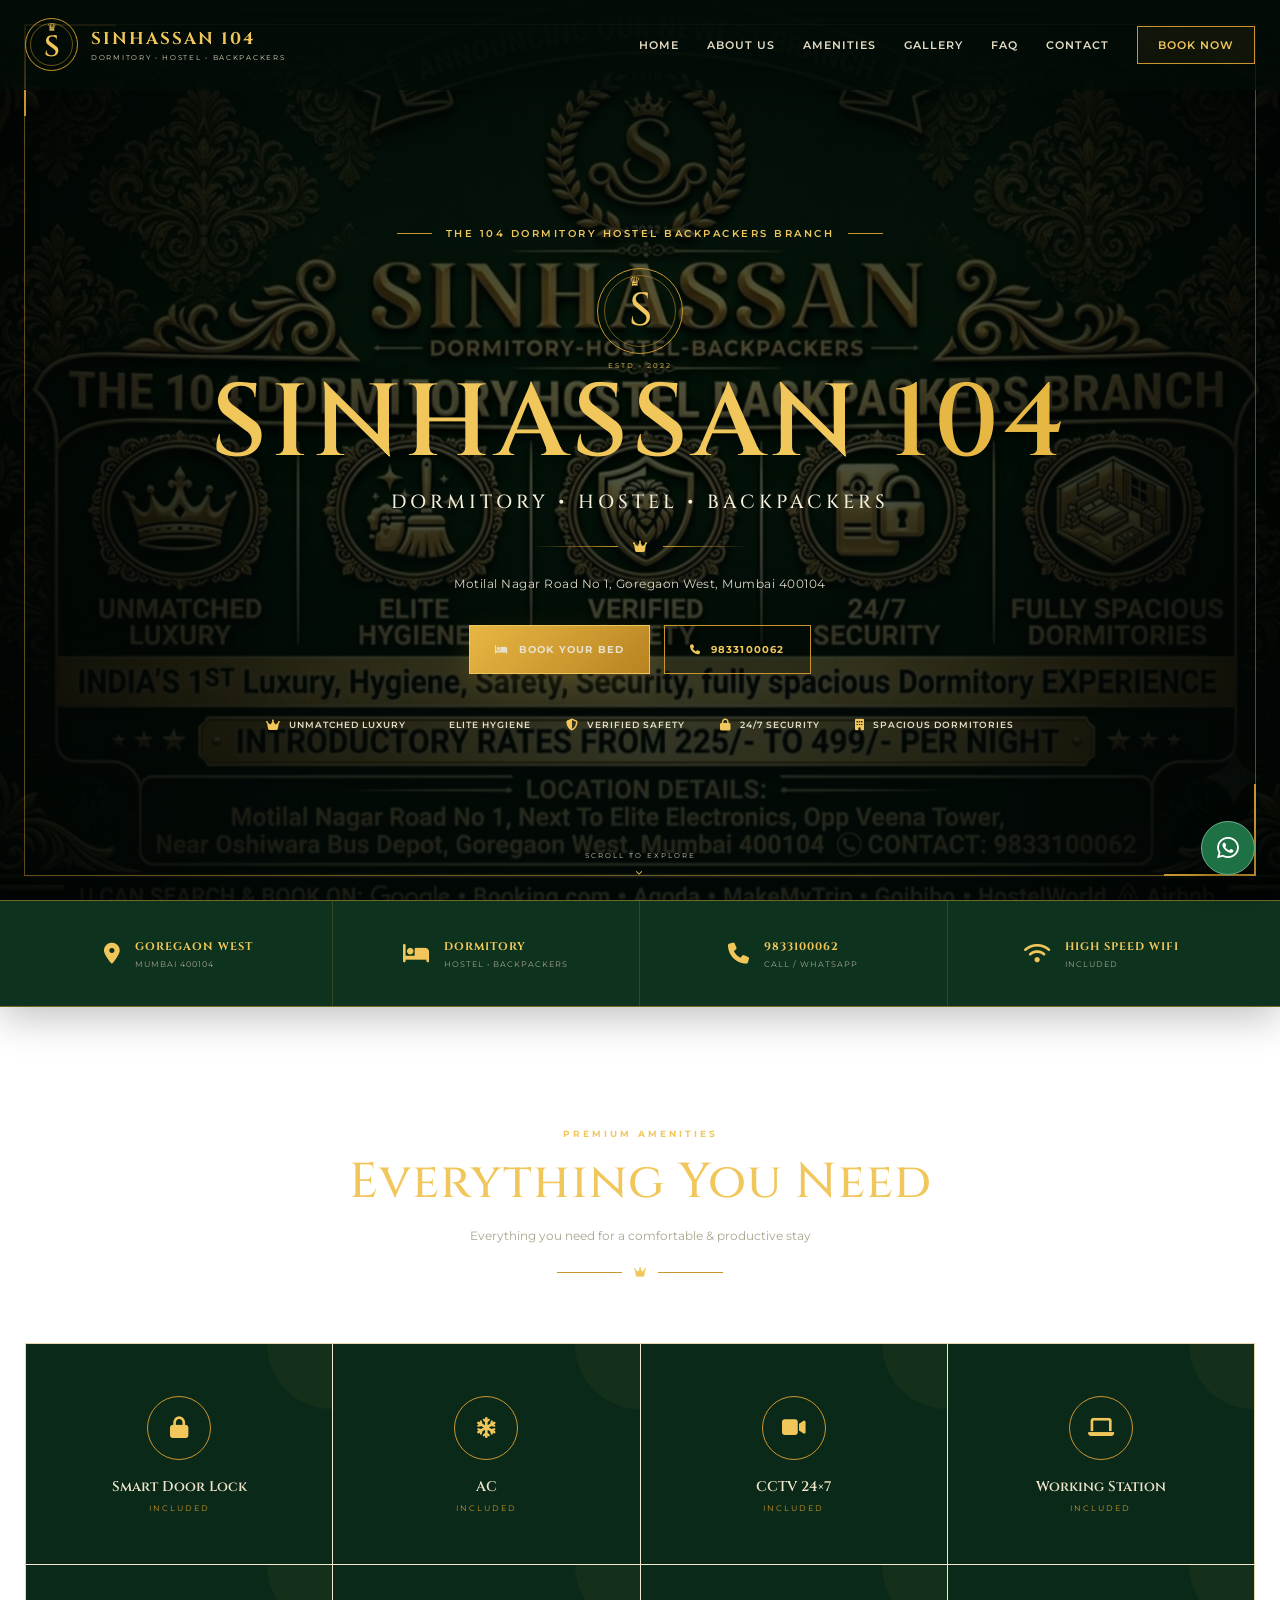
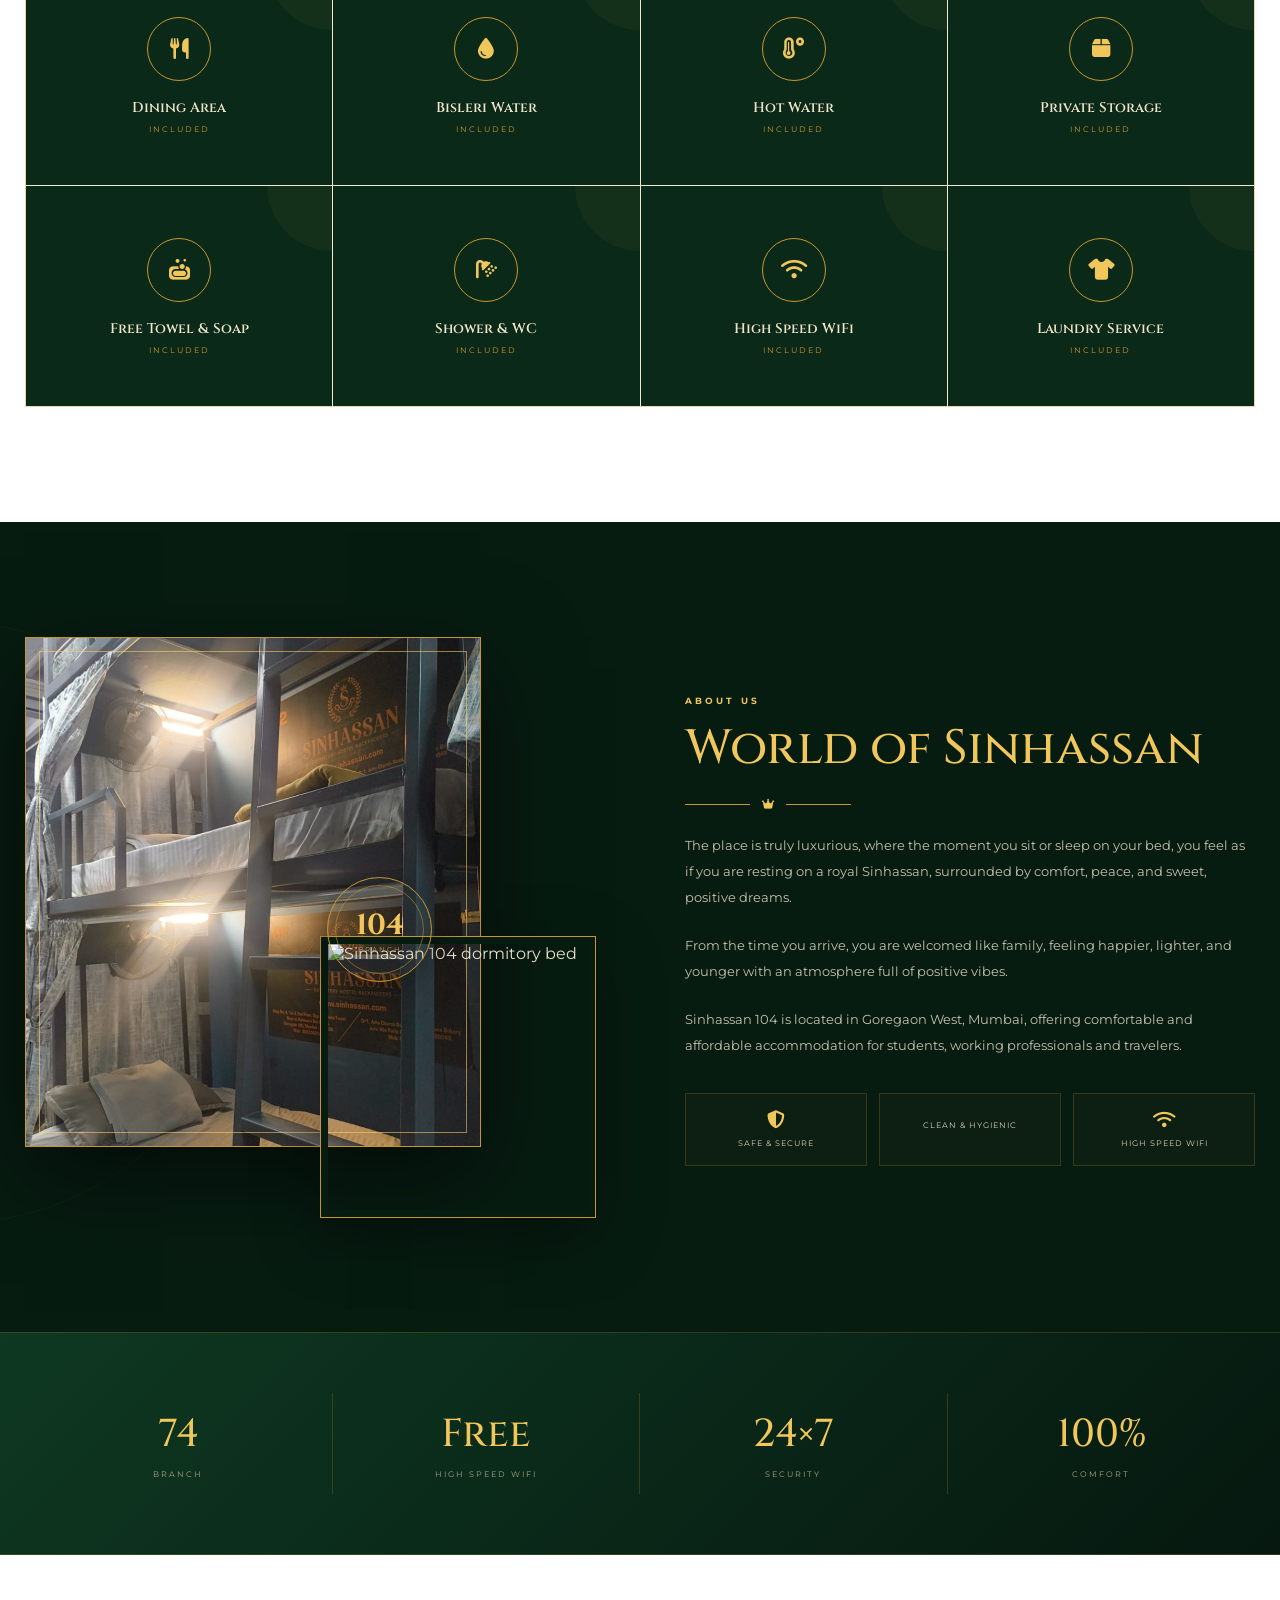
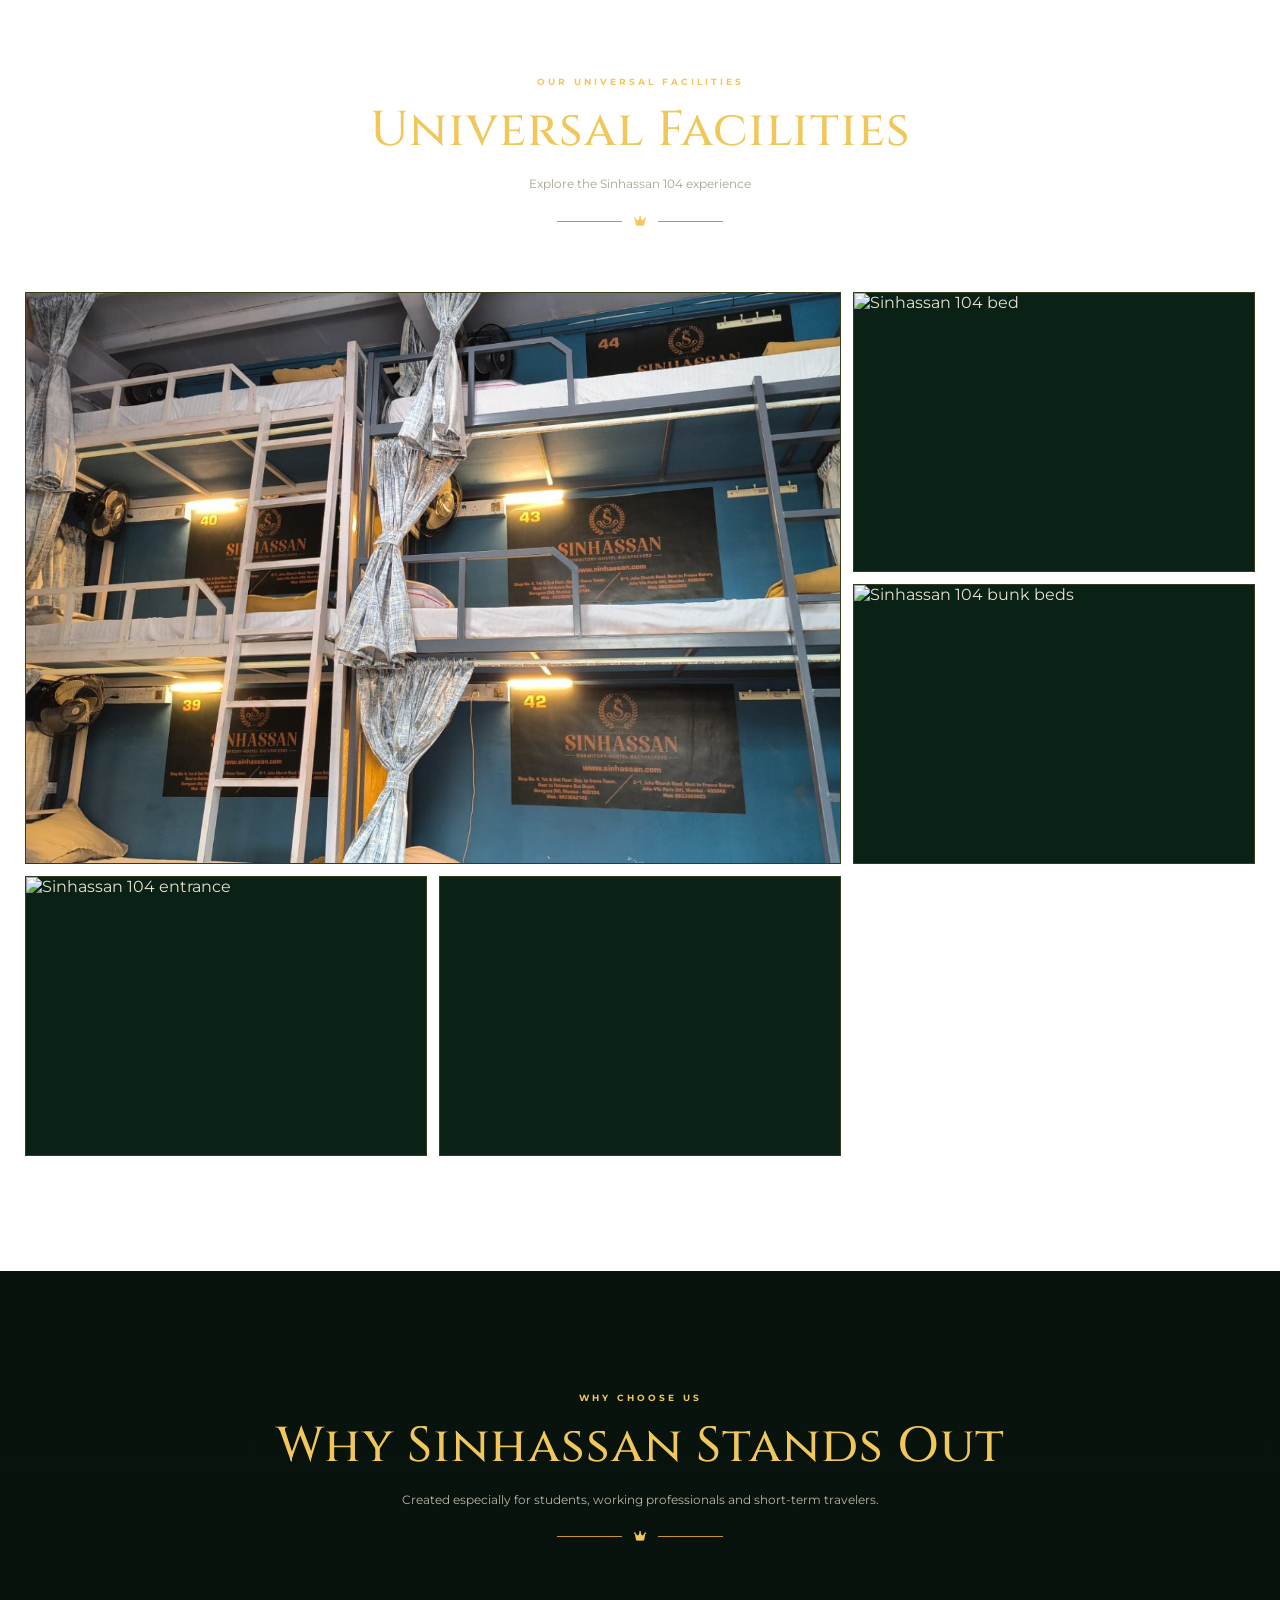
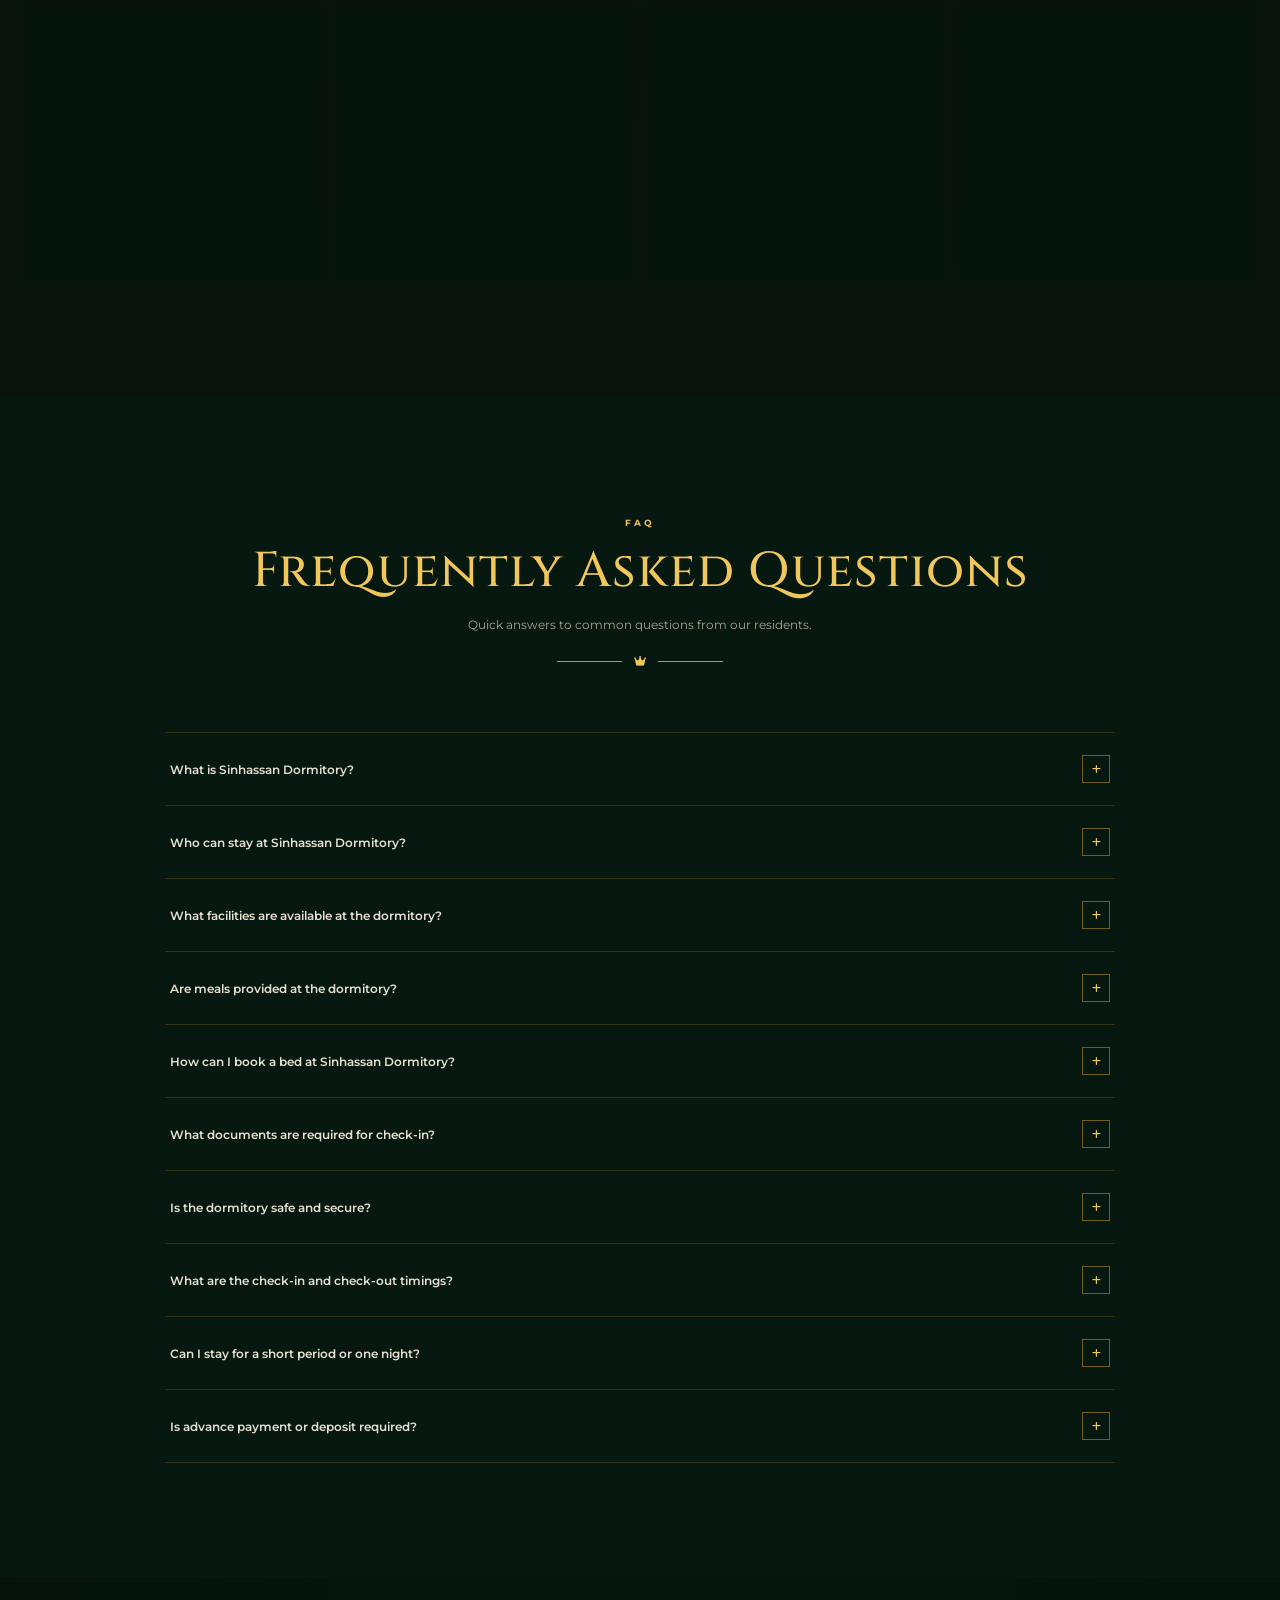
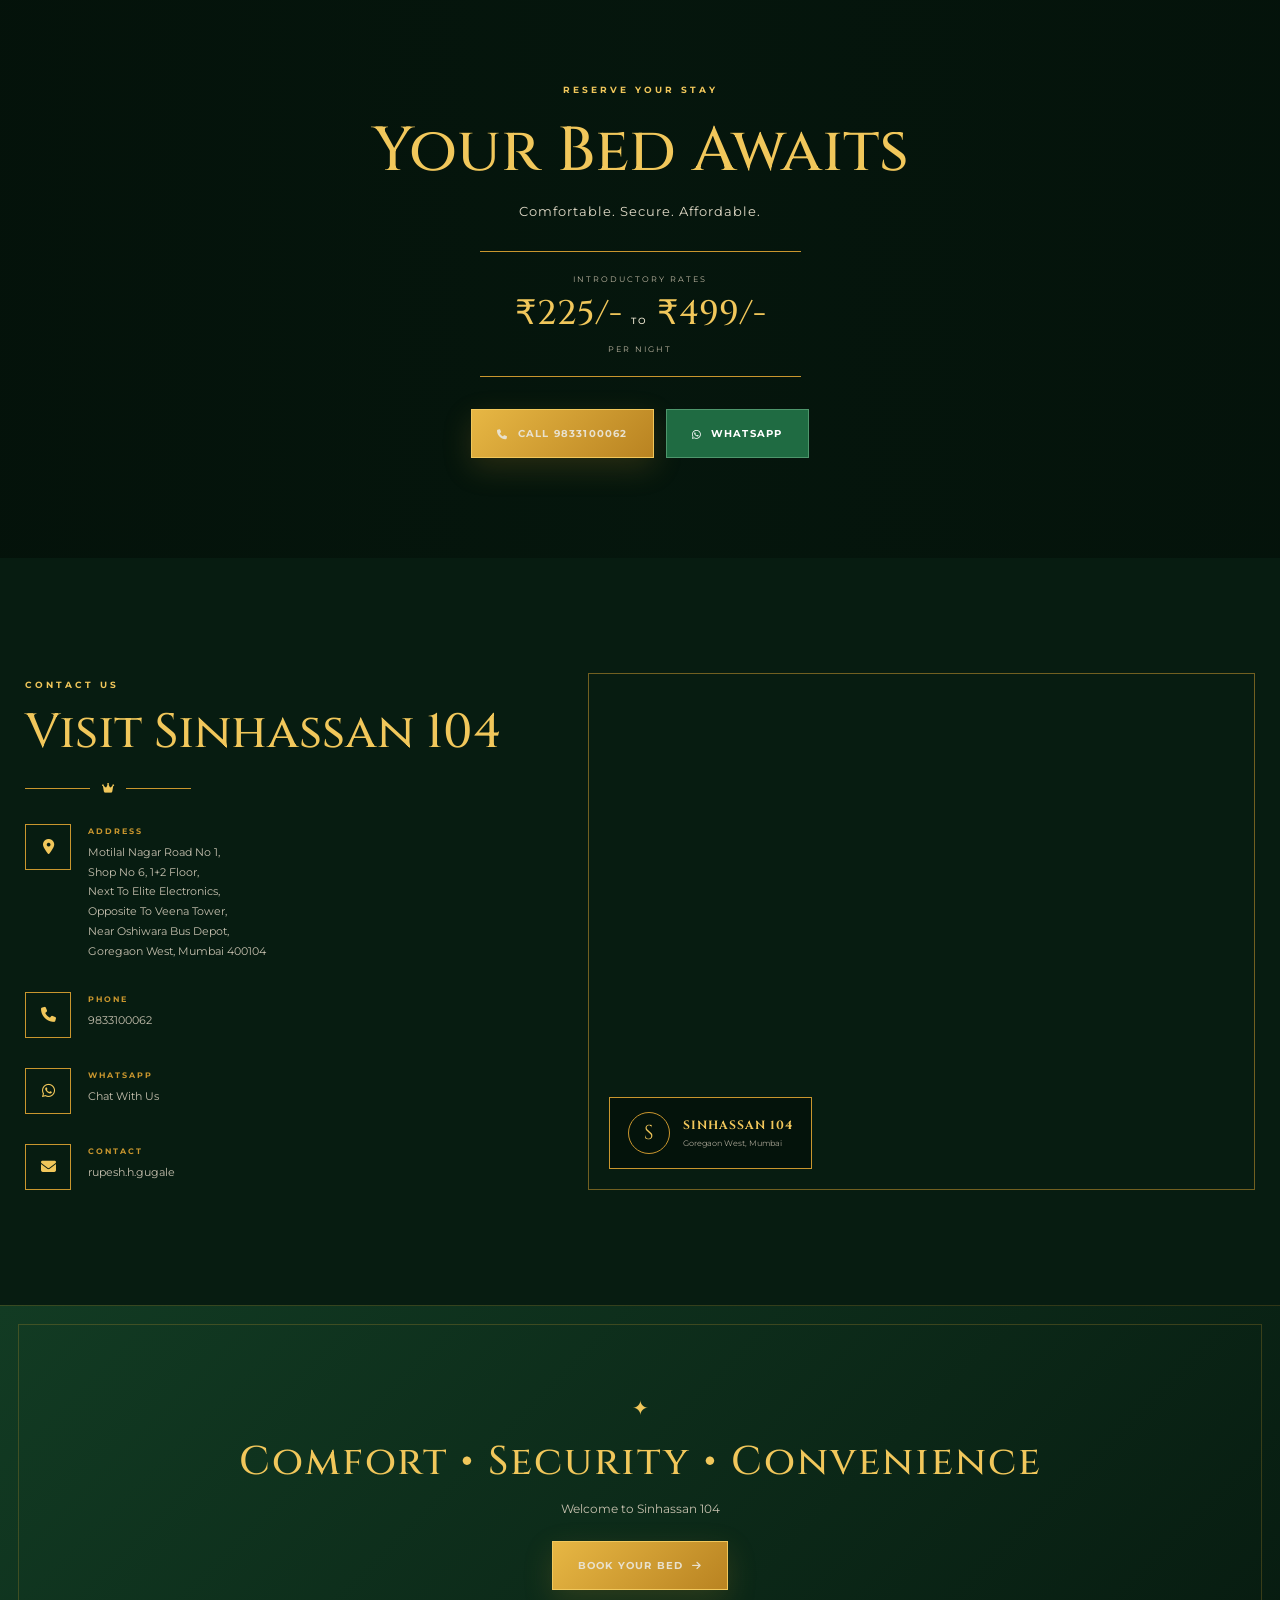
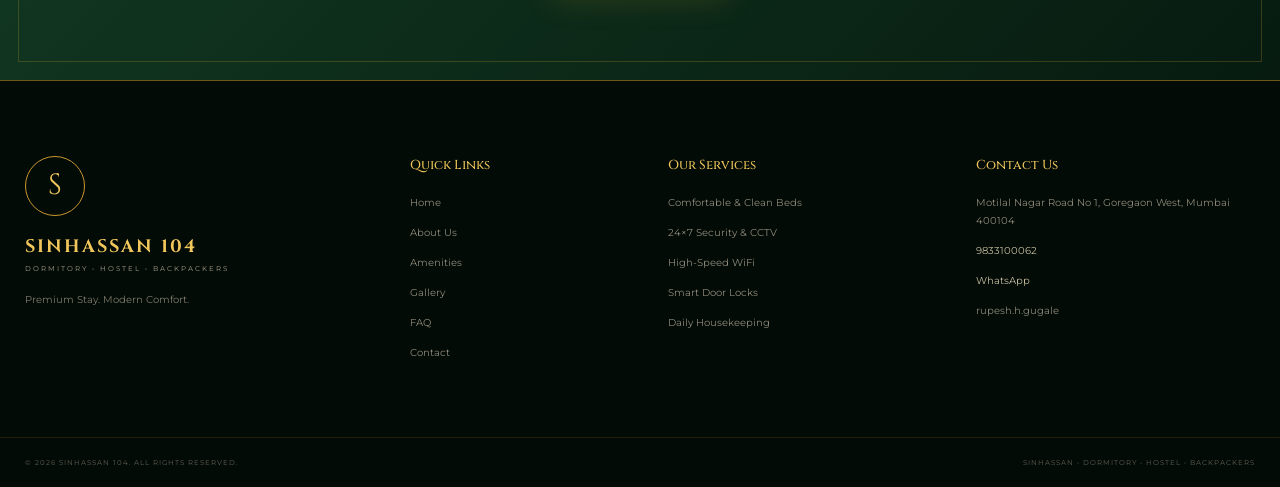
==== index.html @ 26bebcce "Add files via upload" ====
<!DOCTYPE html>
<html lang="en">
<head>
    <meta charset="UTF-8">

    <meta name="viewport"
          content="width=device-width, initial-scale=1.0">

    <meta name="description"
          content="Sinhassan 104 - Dormitory, Hostel & Backpackers in Goregaon West, Mumbai.">

    <meta name="theme-color" content="#0b2b1a">

    <title>Sinhassan 104 | Dormitory • Hostel • Backpackers</title>

    <!-- Google Fonts -->
    <link rel="preconnect" href="https://fonts.googleapis.com">
    <link rel="preconnect" href="https://fonts.gstatic.com" crossorigin>

    <link href="https://fonts.googleapis.com/css2?family=Cinzel:wght@400;500;600;700;800&family=Montserrat:wght@400;500;600;700&display=swap"
          rel="stylesheet">

    <!-- Icons -->
    <link rel="stylesheet"
          href="https://cdnjs.cloudflare.com/ajax/libs/font-awesome/6.5.2/css/all.min.css">

    <!-- Main CSS -->
    <link rel="stylesheet" href="style.css">
</head>

<body>

<!-- =========================================================
     PRELOADER
========================================================= -->

<div class="preloader" id="preloader">
    <div class="preloader-logo">
        <span>S</span>
    </div>

    <div class="preloader-name">
        SINHASSAN 104
    </div>

    <div class="preloader-line"></div>
</div>


<!-- =========================================================
     HEADER
========================================================= -->

<header class="site-header" id="siteHeader">

    <div class="container nav-container">

        <!-- LOGO -->
        <a href="#home" class="brand">

            <div class="brand-emblem">
                <span class="brand-crown">♛</span>
                <span class="brand-s">S</span>
            </div>

            <div class="brand-text">

                <span class="brand-name">
                    SINHASSAN 104
                </span>

                <span class="brand-tagline">
                    DORMITORY • HOSTEL • BACKPACKERS
                </span>

            </div>

        </a>


        <!-- DESKTOP NAVIGATION -->

        <nav class="desktop-nav">

            <a href="#home">Home</a>

            <a href="#about">About Us</a>

            <a href="#amenities">Amenities</a>

            <a href="#gallery">Gallery</a>

            <a href="#faq">FAQ</a>

            <a href="#contact">Contact</a>

            <a href="#booking" class="nav-book">
                Book Now
            </a>

        </nav>


        <!-- MOBILE MENU BUTTON -->

        <button class="mobile-menu-btn"
                id="mobileMenuBtn"
                aria-label="Open menu">

            <span></span>
            <span></span>
            <span></span>

        </button>

    </div>


    <!-- MOBILE NAVIGATION -->

    <div class="mobile-nav" id="mobileNav">

        <a href="#home">Home</a>
        <a href="#about">About Us</a>
        <a href="#amenities">Amenities</a>
        <a href="#gallery">Gallery</a>
        <a href="#faq">FAQ</a>
        <a href="#contact">Contact</a>

        <a href="#booking" class="mobile-book">
            Book Now
        </a>

    </div>

</header>


<!-- =========================================================
     HERO
========================================================= -->

<main>

<section class="hero" id="home">

    <!-- VIDEO BACKGROUND -->

    <video class="hero-video"
           autoplay
           muted
           loop
           playsinline
           poster="hero.jpg">

        <source src="sinhassan 104 hero.mp4"
                type="video/mp4">

    </video>


    <!-- DARK / GREEN OVERLAY -->

    <div class="hero-overlay"></div>


    <!-- GOLD DECORATION -->

    <div class="hero-border"></div>


    <div class="container hero-content">

        <div class="hero-badge">
            <span></span>
            THE 104 DORMITORY HOSTEL BACKPACKERS BRANCH
            <span></span>
        </div>


        <div class="hero-logo">

            <div class="hero-emblem">

                <span class="hero-crown">
                    ♛
                </span>

                <strong>
                    S
                </strong>

            </div>

            <div class="hero-est">
                ESTD • 2022
            </div>

        </div>


        <h1>
            SINHASSAN <span>104</span>
        </h1>


        <div class="hero-subtitle">

            DORMITORY • HOSTEL • BACKPACKERS

        </div>


        <div class="hero-divider">
            <span></span>
            <i class="fa-solid fa-crown"></i>
            <span></span>
        </div>


        <p class="hero-location">

            Motilal Nagar Road No 1, Goregaon West,
            Mumbai 400104

        </p>


        <div class="hero-buttons">

            <a href="#booking" class="btn btn-gold">

                <i class="fa-solid fa-bed"></i>

                Book Your Bed

            </a>


            <a href="tel:9833100062"
               class="btn btn-outline">

                <i class="fa-solid fa-phone"></i>

                9833100062

            </a>

        </div>


        <div class="hero-features">

            <div>
                <i class="fa-solid fa-crown"></i>
                <span>Unmatched Luxury</span>
            </div>

            <div>
                <i class="fa-solid fa-sparkles"></i>
                <span>Elite Hygiene</span>
            </div>

            <div>
                <i class="fa-solid fa-shield-halved"></i>
                <span>Verified Safety</span>
            </div>

            <div>
                <i class="fa-solid fa-lock"></i>
                <span>24/7 Security</span>
            </div>

            <div>
                <i class="fa-solid fa-building"></i>
                <span>Spacious Dormitories</span>
            </div>

        </div>

    </div>


    <div class="hero-scroll">

        <span>SCROLL TO EXPLORE</span>

        <i class="fa-solid fa-chevron-down"></i>

    </div>

</section>



<!-- =========================================================
     INTRO STRIP
========================================================= -->

<section class="intro-strip">

    <div class="container intro-grid">

        <div class="intro-item">

            <i class="fa-solid fa-location-dot"></i>

            <div>
                <strong>
                    GOREGAON WEST
                </strong>

                <span>
                    MUMBAI 400104
                </span>
            </div>

        </div>


        <div class="intro-item">

            <i class="fa-solid fa-bed"></i>

            <div>
                <strong>
                    DORMITORY
                </strong>

                <span>
                    HOSTEL • BACKPACKERS
                </span>
            </div>

        </div>


        <div class="intro-item">

            <i class="fa-solid fa-phone"></i>

            <div>
                <strong>
                    9833100062
                </strong>

                <span>
                    CALL / WHATSAPP
                </span>
            </div>

        </div>


        <div class="intro-item">

            <i class="fa-solid fa-wifi"></i>

            <div>
                <strong>
                    HIGH SPEED WIFI
                </strong>

                <span>
                    INCLUDED
                </span>
            </div>

        </div>

    </div>

</section>



<!-- =========================================================
     PREMIUM AMENITIES
========================================================= -->

<section class="section amenities-section"
         id="amenities">

    <div class="container">

        <div class="section-heading">

            <span class="eyebrow">
                PREMIUM AMENITIES
            </span>

            <h2>
                Everything You Need
            </h2>

            <p>
                Everything you need for a comfortable & productive stay
            </p>

            <div class="heading-line">
                <span></span>
                <i class="fa-solid fa-crown"></i>
                <span></span>
            </div>

        </div>


        <div class="amenities-grid">


            <!-- 1 -->

            <article class="amenity-card">

                <div class="amenity-icon">
                    <i class="fa-solid fa-lock"></i>
                </div>

                <h3>
                    Smart Door Lock
                </h3>

                <span>
                    Included
                </span>

            </article>


            <!-- 2 -->

            <article class="amenity-card">

                <div class="amenity-icon">
                    <i class="fa-solid fa-snowflake"></i>
                </div>

                <h3>
                    AC
                </h3>

                <span>
                    Included
                </span>

            </article>


            <!-- 3 -->

            <article class="amenity-card">

                <div class="amenity-icon">
                    <i class="fa-solid fa-video"></i>
                </div>

                <h3>
                    CCTV 24×7
                </h3>

                <span>
                    Included
                </span>

            </article>


            <!-- 4 -->

            <article class="amenity-card">

                <div class="amenity-icon">
                    <i class="fa-solid fa-laptop"></i>
                </div>

                <h3>
                    Working Station
                </h3>

                <span>
                    Included
                </span>

            </article>


            <!-- 5 -->

            <article class="amenity-card">

                <div class="amenity-icon">
                    <i class="fa-solid fa-utensils"></i>
                </div>

                <h3>
                    Dining Area
                </h3>

                <span>
                    Included
                </span>

            </article>


            <!-- 6 -->

            <article class="amenity-card">

                <div class="amenity-icon">
                    <i class="fa-solid fa-droplet"></i>
                </div>

                <h3>
                    Bisleri Water
                </h3>

                <span>
                    Included
                </span>

            </article>


            <!-- 7 -->

            <article class="amenity-card">

                <div class="amenity-icon">
                    <i class="fa-solid fa-temperature-high"></i>
                </div>

                <h3>
                    Hot Water
                </h3>

                <span>
                    Included
                </span>

            </article>


            <!-- 8 -->

            <article class="amenity-card">

                <div class="amenity-icon">
                    <i class="fa-solid fa-box"></i>
                </div>

                <h3>
                    Private Storage
                </h3>

                <span>
                    Included
                </span>

            </article>


            <!-- 9 -->

            <article class="amenity-card">

                <div class="amenity-icon">
                    <i class="fa-solid fa-soap"></i>
                </div>

                <h3>
                    Free Towel & Soap
                </h3>

                <span>
                    Included
                </span>

            </article>


            <!-- 10 -->

            <article class="amenity-card">

                <div class="amenity-icon">
                    <i class="fa-solid fa-shower"></i>
                </div>

                <h3>
                    Shower & WC
                </h3>

                <span>
                    Included
                </span>

            </article>


            <!-- 11 -->

            <article class="amenity-card">

                <div class="amenity-icon">
                    <i class="fa-solid fa-wifi"></i>
                </div>

                <h3>
                    High Speed WiFi
                </h3>

                <span>
                    Included
                </span>

            </article>


            <!-- 12 -->

            <article class="amenity-card">

                <div class="amenity-icon">
                    <i class="fa-solid fa-shirt"></i>
                </div>

                <h3>
                    Laundry Service
                </h3>

                <span>
                    Included
                </span>

            </article>

        </div>

    </div>

</section>



<!-- =========================================================
     ABOUT
========================================================= -->

<section class="section about-section"
         id="about">

    <div class="container about-grid">


        <div class="about-images">

            <div class="about-main-image">

                <img src="room main.jpg"
                     alt="Sinhassan 104 dormitory beds">

                <div class="image-frame"></div>

            </div>


            <div class="about-small-image">

                <img src="images/room detail.jpg"
                     alt="Sinhassan 104 dormitory bed">

            </div>


            <div class="experience-badge">

                <strong>
                    104
                </strong>

                <span>
                    BRANCH
                </span>

            </div>

        </div>


        <div class="about-content">

            <span class="eyebrow">
                ABOUT US
            </span>

            <h2>
                World of Sinhassan
            </h2>

            <div class="heading-line left">
                <span></span>
                <i class="fa-solid fa-crown"></i>
                <span></span>
            </div>


            <p>
                The place is truly luxurious, where the moment you sit or
                sleep on your bed, you feel as if you are resting on a royal
                Sinhassan, surrounded by comfort, peace, and sweet, positive
                dreams.
            </p>


            <p>
                From the time you arrive, you are welcomed like family,
                feeling happier, lighter, and younger with an atmosphere
                full of positive vibes.
            </p>


            <p>
                Sinhassan 104 is located in Goregaon West, Mumbai, offering
                comfortable and affordable accommodation for students,
                working professionals and travelers.
            </p>


            <div class="about-highlights">

                <div>

                    <i class="fa-solid fa-shield-halved"></i>

                    <span>
                        Safe & Secure
                    </span>

                </div>


                <div>

                    <i class="fa-solid fa-sparkles"></i>

                    <span>
                        Clean & Hygienic
                    </span>

                </div>


                <div>

                    <i class="fa-solid fa-wifi"></i>

                    <span>
                        High Speed WiFi
                    </span>

                </div>

            </div>

        </div>

    </div>

</section>



<!-- =========================================================
     STATS
========================================================= -->

<section class="stats-section">

    <div class="container stats-grid">

        <div class="stat">

            <strong class="counter"
                    data-target="104">
                0
            </strong>

            <span>
                BRANCH
            </span>

        </div>


        <div class="stat">

            <strong>
                Free
            </strong>

            <span>
                HIGH SPEED WIFI
            </span>

        </div>


        <div class="stat">

            <strong>
                24×7
            </strong>

            <span>
                SECURITY
            </span>

        </div>


        <div class="stat">

            <strong>
                100%
            </strong>

            <span>
                COMFORT
            </span>

        </div>

    </div>

</section>



<!-- =========================================================
     GALLERY
========================================================= -->

<section class="section gallery-section"
         id="gallery">

    <div class="container">

        <div class="section-heading">

            <span class="eyebrow">
                OUR UNIVERSAL FACILITIES
            </span>

            <h2>
                Universal Facilities
            </h2>

            <p>
                Explore the Sinhassan 104 experience
            </p>

            <div class="heading-line">
                <span></span>
                <i class="fa-solid fa-crown"></i>
                <span></span>
            </div>

        </div>


        <div class="gallery-grid">


            <div class="gallery-item gallery-large">

                <img src="dormitory wide.jpg"
                     alt="Sinhassan 104 dormitory">

                <div class="gallery-overlay">

                    <span>
                        DORMITORY
                    </span>

                    <h3>
                        Spacious Dormitory
                    </h3>

                    <button class="gallery-view"
                            data-image="images/dormitory wide.jpg">

                        <i class="fa-solid fa-expand"></i>

                    </button>

                </div>

            </div>


            <div class="gallery-item">

                <img src="images/bed detail.jpg"
                     alt="Sinhassan 104 bed">

                <div class="gallery-overlay">

                    <span>
                        BED
                    </span>

                    <h3>
                        Comfortable Beds
                    </h3>

                    <button class="gallery-view"
                            data-image="images/bed detail.jpg">

                        <i class="fa-solid fa-expand"></i>

                    </button>

                </div>

            </div>


            <div class="gallery-item">

                <img src="images/bunk room.jpg"
                     alt="Sinhassan 104 bunk beds">

                <div class="gallery-overlay">

                    <span>
                        ROOMS
                    </span>

                    <h3>
                        Premium Dormitory
                    </h3>

                    <button class="gallery-view"
                            data-image="images/bunk room.jpg">

                        <i class="fa-solid fa-expand"></i>

                    </button>

                </div>

            </div>


            <div class="gallery-item">

                <img src="images/entrance.jpg"
                     alt="Sinhassan 104 entrance">

                <div class="gallery-overlay">

                    <span>
                        LOCATION
                    </span>

                    <h3>
                        Sinhassan 104
                    </h3>

                    <button class="gallery-view"
                            data-image="images/entrance.jpg">

                        <i class="fa-solid fa-expand"></i>

                    </button>

                </div>

            </div>


            <div class="gallery-item gallery-video">

                <video autoplay
                       muted
                       loop
                       playsinline>

                    <source src="videos/sinhassan 104 tour.mp4"
                            type="video/mp4">

                </video>

                <div class="gallery-overlay">

                    <span>
                        EXPERIENCE
                    </span>

                    <h3>
                        Take A Look Inside
                    </h3>

                </div>

            </div>

        </div>

    </div>

</section>



<!-- =========================================================
     WHY CHOOSE US
========================================================= -->

<section class="section why-section">

    <div class="why-background"></div>

    <div class="container">

        <div class="section-heading light">

            <span class="eyebrow">
                WHY CHOOSE US
            </span>

            <h2>
                Why Sinhassan Stands Out
            </h2>

            <p>
                Created especially for students, working professionals
                and short-term travelers.
            </p>

            <div class="heading-line">

                <span></span>

                <i class="fa-solid fa-crown"></i>

                <span></span>

            </div>

        </div>


        <div class="why-grid">


            <div class="why-card">

                <div class="why-number">
                    01
                </div>

                <i class="fa-solid fa-sparkles"></i>

                <h3>
                    Spotless & Hygienic Rooms
                </h3>

                <p>
                    Regular deep cleaning, fresh linen and high
                    hygiene standards every day.
                </p>

            </div>


            <div class="why-card">

                <div class="why-number">
                    02
                </div>

                <i class="fa-solid fa-moon"></i>

                <h3>
                    Calm & Peaceful Atmosphere
                </h3>

                <p>
                    Quiet zones, no loud parties — perfect for
                    study & rest.
                </p>

            </div>


            <div class="why-card">

                <div class="why-number">
                    03
                </div>

                <i class="fa-solid fa-headset"></i>

                <h3>
                    24×7 Friendly Support
                </h3>

                <p>
                    On-site manager + quick WhatsApp response —
                    we're always here for you.
                </p>

            </div>


            <div class="why-card">

                <div class="why-number">
                    04
                </div>

                <i class="fa-solid fa-calendar-check"></i>

                <h3>
                    Super Simple Booking
                </h3>

                <p>
                    Online form → instant confirmation → move in
                    same day, subject to availability.
                </p>

            </div>

        </div>

    </div>

</section>



<!-- =========================================================
     FAQ
========================================================= -->

<section class="section faq-section"
         id="faq">

    <div class="container faq-container">

        <div class="section-heading">

            <span class="eyebrow">
                FAQ
            </span>

            <h2>
                Frequently Asked Questions
            </h2>

            <p>
                Quick answers to common questions from our residents.
            </p>

            <div class="heading-line">

                <span></span>

                <i class="fa-solid fa-crown"></i>

                <span></span>

            </div>

        </div>


        <div class="faq-list">


            <div class="faq-item">

                <button class="faq-question">

                    <span>
                        What is Sinhassan Dormitory?
                    </span>

                    <i class="fa-solid fa-plus"></i>

                </button>

                <div class="faq-answer">

                    <p>
                        Sinhassan Dormitory is a comfortable and
                        affordable accommodation facility designed
                        for students, working professionals, and
                        travelers. We provide a safe, clean, and
                        peaceful living environment with modern
                        amenities to ensure a pleasant stay.
                    </p>

                </div>

            </div>


            <div class="faq-item">

                <button class="faq-question">

                    <span>
                        Who can stay at Sinhassan Dormitory?
                    </span>

                    <i class="fa-solid fa-plus"></i>

                </button>

                <div class="faq-answer">

                    <p>
                        Our dormitory is open to students, job seekers,
                        working professionals, and short-term travelers.
                        We offer flexible stay options including daily,
                        weekly, and monthly accommodations based on
                        availability.
                    </p>

                </div>

            </div>


            <div class="faq-item">

                <button class="faq-question">

                    <span>
                        What facilities are available at the dormitory?
                    </span>

                    <i class="fa-solid fa-plus"></i>

                </button>

                <div class="faq-answer">

                    <p>
                        Sinhassan Dormitory offers comfortable beds,
                        clean washrooms, 24/7 water supply, electricity
                        backup, Wi-Fi, lockers, CCTV security,
                        housekeeping services, and a calm study-friendly
                        environment.
                    </p>

                </div>

            </div>


            <div class="faq-item">

                <button class="faq-question">

                    <span>
                        Are meals provided at the dormitory?
                    </span>

                    <i class="fa-solid fa-plus"></i>

                </button>

                <div class="faq-answer">

                    <p>
                        Currently, meals are not included in the
                        dormitory package. However, there are multiple
                        food options and mess facilities available nearby.
                    </p>

                </div>

            </div>


            <div class="faq-item">

                <button class="faq-question">

                    <span>
                        How can I book a bed at Sinhassan Dormitory?
                    </span>

                    <i class="fa-solid fa-plus"></i>

                </button>

                <div class="faq-answer">

                    <p>
                        Booking is simple. Submit the booking request
                        through the website or contact us directly on
                        9833100062. Our team will confirm availability
                        and guide you through the booking and payment
                        process.
                    </p>

                </div>

            </div>


            <div class="faq-item">

                <button class="faq-question">

                    <span>
                        What documents are required for check-in?
                    </span>

                    <i class="fa-solid fa-plus"></i>

                </button>

                <div class="faq-answer">

                    <p>
                        For check-in, you need to provide a valid
                        government-issued ID proof such as Aadhaar Card,
                        PAN Card, Passport, or Driving License.
                    </p>

                </div>

            </div>


            <div class="faq-item">

                <button class="faq-question">

                    <span>
                        Is the dormitory safe and secure?
                    </span>

                    <i class="fa-solid fa-plus"></i>

                </button>

                <div class="faq-answer">

                    <p>
                        Yes, safety is our top priority. Sinhassan
                        Dormitory is equipped with CCTV surveillance,
                        secure entry access, and on-site staff to ensure
                        a safe and comfortable stay.
                    </p>

                </div>

            </div>


            <div class="faq-item">

                <button class="faq-question">

                    <span>
                        What are the check-in and check-out timings?
                    </span>

                    <i class="fa-solid fa-plus"></i>

                </button>

                <div class="faq-answer">

                    <p>
                        Standard check-in time is 12:00 PM and
                        check-out time is 11:00 AM. Early check-in
                        or late check-out may be allowed based on
                        availability and prior approval.
                    </p>

                </div>

            </div>


            <div class="faq-item">

                <button class="faq-question">

                    <span>
                        Can I stay for a short period or one night?
                    </span>

                    <i class="fa-solid fa-plus"></i>

                </button>

                <div class="faq-answer">

                    <p>
                        Yes, we offer short-term stays including
                        single-night and daily bookings, subject
                        to availability.
                    </p>

                </div>

            </div>


            <div class="faq-item">

                <button class="faq-question">

                    <span>
                        Is advance payment or deposit required?
                    </span>

                    <i class="fa-solid fa-plus"></i>

                </button>

                <div class="faq-answer">

                    <p>
                        Yes, an advance payment is required to confirm
                        your booking. For long-term stays, a refundable
                        security deposit may also be applicable.
                    </p>

                </div>

            </div>

        </div>

    </div>

</section>



<!-- =========================================================
     BOOKING CTA
========================================================= -->

<section class="booking-section"
         id="booking">

    <div class="booking-overlay"></div>

    <div class="container booking-content">

        <span class="eyebrow">
            RESERVE YOUR STAY
        </span>

        <h2>
            Your Bed Awaits
        </h2>

        <p>
            Comfortable. Secure. Affordable.
        </p>


        <div class="price-box">

            <span>
                INTRODUCTORY RATES
            </span>

            <strong>
                ₹225/- <small>TO</small> ₹499/-
            </strong>

            <span>
                PER NIGHT
            </span>

        </div>


        <div class="booking-buttons">

            <a href="tel:9833100062"
               class="btn btn-gold">

                <i class="fa-solid fa-phone"></i>

                Call 9833100062

            </a>


            <a href="https://wa.me/919833100062"
               target="_blank"
               class="btn btn-whatsapp">

                <i class="fa-brands fa-whatsapp"></i>

                WhatsApp

            </a>

        </div>

    </div>

</section>



<!-- =========================================================
     CONTACT
========================================================= -->

<section class="section contact-section"
         id="contact">

    <div class="container contact-grid">


        <div class="contact-info">

            <span class="eyebrow">
                CONTACT US
            </span>

            <h2>
                Visit Sinhassan 104
            </h2>

            <div class="heading-line left">

                <span></span>

                <i class="fa-solid fa-crown"></i>

                <span></span>

            </div>


            <div class="contact-item">

                <div class="contact-icon">

                    <i class="fa-solid fa-location-dot"></i>

                </div>

                <div>

                    <span>
                        ADDRESS
                    </span>

                    <p>
                        Motilal Nagar Road No 1,<br>
                        Shop No 6, 1+2 Floor,<br>
                        Next To Elite Electronics,<br>
                        Opposite To Veena Tower,<br>
                        Near Oshiwara Bus Depot,<br>
                        Goregaon West, Mumbai 400104
                    </p>

                </div>

            </div>


            <div class="contact-item">

                <div class="contact-icon">

                    <i class="fa-solid fa-phone"></i>

                </div>

                <div>

                    <span>
                        PHONE
                    </span>

                    <a href="tel:9833100062">
                        9833100062
                    </a>

                </div>

            </div>


            <div class="contact-item">

                <div class="contact-icon">

                    <i class="fa-brands fa-whatsapp"></i>

                </div>

                <div>

                    <span>
                        WHATSAPP
                    </span>

                    <a href="https://wa.me/919833100062"
                       target="_blank">

                        Chat With Us

                    </a>

                </div>

            </div>


            <div class="contact-item">

                <div class="contact-icon">

                    <i class="fa-solid fa-envelope"></i>

                </div>

                <div>

                    <span>
                        CONTACT
                    </span>

                    <p>
                        rupesh.h.gugale
                    </p>

                </div>

            </div>

        </div>


        <!-- MAP -->

        <div class="map-wrapper">

            <iframe
                src="https://www.google.com/maps?q=Motilal%20Nagar%20Road%20No%201%20Goregaon%20West%20Mumbai%20400104&output=embed"
                loading="lazy"
                referrerpolicy="no-referrer-when-downgrade"
                title="Sinhassan 104 Location">
            </iframe>

            <div class="map-card">

                <div class="map-logo">
                    S
                </div>

                <div>

                    <strong>
                        SINHASSAN 104
                    </strong>

                    <span>
                        Goregaon West, Mumbai
                    </span>

                </div>

            </div>

        </div>

    </div>

</section>



<!-- =========================================================
     FINAL CTA
========================================================= -->

<section class="final-cta">

    <div class="container">

        <div class="final-decoration">
            ✦
        </div>

        <h2>
            Comfort • Security • Convenience
        </h2>

        <p>
            Welcome to Sinhassan 104
        </p>

        <a href="#booking"
           class="btn btn-gold">

            Book Your Bed

            <i class="fa-solid fa-arrow-right"></i>

        </a>

    </div>

</section>

</main>



<!-- =========================================================
     FOOTER
========================================================= -->

<footer class="footer">

    <div class="container footer-grid">


        <div class="footer-brand">

            <div class="footer-emblem">
                S
            </div>

            <h3>
                SINHASSAN 104
            </h3>

            <p>
                DORMITORY • HOSTEL • BACKPACKERS
            </p>

            <span>
                Premium Stay. Modern Comfort.
            </span>

        </div>


        <div class="footer-column">

            <h4>
                Quick Links
            </h4>

            <a href="#home">Home</a>
            <a href="#about">About Us</a>
            <a href="#amenities">Amenities</a>
            <a href="#gallery">Gallery</a>
            <a href="#faq">FAQ</a>
            <a href="#contact">Contact</a>

        </div>


        <div class="footer-column">

            <h4>
                Our Services
            </h4>

            <span>
                Comfortable & Clean Beds
            </span>

            <span>
                24×7 Security & CCTV
            </span>

            <span>
                High-Speed WiFi
            </span>

            <span>
                Smart Door Locks
            </span>

            <span>
                Daily Housekeeping
            </span>

        </div>


        <div class="footer-column footer-contact">

            <h4>
                Contact Us
            </h4>

            <p>
                Motilal Nagar Road No 1,
                Goregaon West, Mumbai 400104
            </p>

            <a href="tel:9833100062">
                9833100062
            </a>

            <a href="https://wa.me/919833100062"
               target="_blank">

                WhatsApp

            </a>

            <span>
                rupesh.h.gugale
            </span>

        </div>

    </div>


    <div class="footer-bottom">

        <div class="container">

            <span>
                © 2026 Sinhassan 104. All Rights Reserved.
            </span>

            <span>
                SINHASSAN • DORMITORY • HOSTEL • BACKPACKERS
            </span>

        </div>

    </div>

</footer>



<!-- =========================================================
     IMAGE LIGHTBOX
========================================================= -->

<div class="lightbox"
     id="lightbox">

    <button class="lightbox-close"
            id="lightboxClose">

        <i class="fa-solid fa-xmark"></i>

    </button>

    <img id="lightboxImage"
         src=""
         alt="Sinhassan 104 Gallery">

</div>



<!-- =========================================================
     FLOATING WHATSAPP
========================================================= -->

<a href="https://wa.me/919833100062"
   class="floating-whatsapp"
   target="_blank"
   aria-label="WhatsApp Sinhassan 104">

    <i class="fa-brands fa-whatsapp"></i>

</a>



<!-- =========================================================
     BACK TO TOP
========================================================= -->

<button class="back-to-top"
        id="backToTop">

    <i class="fa-solid fa-chevron-up"></i>

</button>



<!-- =========================================================
     JAVASCRIPT
========================================================= -->

<script src="script.js"></script>

</body>
</html>
---- style.css ----
/* =========================================================
   SINHASSAN 104
   MAIN STYLESHEET
   ========================================================= */


/* =========================================================
   01. ROOT VARIABLES
========================================================= */

:root {

    --green-dark: #f4f8f6,
    --green-deep: #0a2416;
    --green: #0d321e;
    --green-light: #17472c;

    --gold: #c9962e;
    --gold-light: #f1c75b;
    --gold-bright: #ffd76a;
    --gold-dark: #80601d;

    --cream: #f6efd9;
    --white: #ffffff;
    --text: #e8e1ce;
    --muted: #aaa58f;

    --black: #020604;

    --border-gold: rgba(201, 150, 46, 0.55);
    --border-soft: rgba(201, 150, 46, 0.22);

    --shadow:
        0 20px 60px rgba(0, 0, 0, 0.35);

    --shadow-heavy:
        0 30px 90px rgba(0, 0, 0, 0.55);

    --transition:
        all 0.35s cubic-bezier(.22, .61, .36, 1);

    --container:
        1280px;
}


/* =========================================================
   02. RESET
========================================================= */

* {
    margin: 0;
    padding: 0;
    box-sizing: border-box;
}


html {
    scroll-behavior: smooth;
    scroll-padding-top: 90px;
}


body {

    font-family: "Montserrat", sans-serif;

    background:
        radial-gradient(
            circle at 50% 0%,
            rgba(28, 82, 49, 0.22),
            transparent 40%
        ),
        var(--green-dark);

    color: var(--text);

    overflow-x: hidden;
}


body.no-scroll {
    overflow: hidden;
}


img,
video {
    display: block;
    width: 100%;
}


img {
    max-width: 100%;
}


button,
input,
textarea,
select {
    font: inherit;
}


button {
    border: 0;
    cursor: pointer;
}


a {
    color: inherit;
    text-decoration: none;
}


ul {
    list-style: none;
}


::selection {
    background: var(--gold);
    color: var(--green-dark);
}


/* =========================================================
   03. GLOBAL CONTAINER
========================================================= */

.container {

    width: min(
        calc(100% - 50px),
        var(--container)
    );

    margin-inline: auto;
}


/* =========================================================
   04. PRELOADER
========================================================= */

.preloader {

    position: fixed;

    inset: 0;

    z-index: 99999;

    display: flex;

    flex-direction: column;

    align-items: center;

    justify-content: center;

    background:
        radial-gradient(
            circle,
            #123b23 0%,
            #06180f 65%,
            #020604 100%
        );

    transition:
        opacity 0.8s ease,
        visibility 0.8s ease;
}


.preloader.hide {

    opacity: 0;

    visibility: hidden;

    pointer-events: none;
}


.preloader-logo {

    width: 90px;

    height: 90px;

    display: flex;

    align-items: center;

    justify-content: center;

    border:
        1px solid var(--gold);

    border-radius: 50%;

    position: relative;

    margin-bottom: 22px;

    box-shadow:
        0 0 40px rgba(201, 150, 46, 0.15);
}


.preloader-logo::before {

    content: "";

    position: absolute;

    inset: 6px;

    border:
        1px solid rgba(201, 150, 46, 0.5);

    border-radius: 50%;
}


.preloader-logo span {

    font-family: "Cinzel", serif;

    font-size: 48px;

    color: var(--gold-light);

    line-height: 1;
}


.preloader-name {

    font-family: "Cinzel", serif;

    font-size: 19px;

    letter-spacing: 5px;

    color: var(--gold-light);

    text-align: center;
}


.preloader-line {

    width: 150px;

    height: 1px;

    background: var(--gold);

    margin-top: 18px;

    transform-origin: left;

    animation:
        loadingLine 1.5s ease infinite;
}


@keyframes loadingLine {

    0% {
        transform: scaleX(0);
    }

    100% {
        transform: scaleX(1);
    }
}


/* =========================================================
   05. HEADER
========================================================= */

.site-header {

    position: fixed;

    top: 0;
    left: 0;

    width: 100%;

    z-index: 1000;

    padding: 18px 0;

    background:
        linear-gradient(
            to bottom,
            rgba(3, 12, 7, 0.96),
            rgba(3, 12, 7, 0.70)
        );

    border-bottom:
        1px solid transparent;

    transition: var(--transition);
}


.site-header.scrolled {

    padding: 11px 0;

    background:
        rgba(3, 12, 7, 0.97);

    border-bottom-color:
        var(--border-gold);

    backdrop-filter:
        blur(18px);
}


.nav-container {

    display: flex;

    align-items: center;

    justify-content: space-between;

    gap: 30px;
}


/* =========================================================
   BRAND
========================================================= */

.brand {

    display: flex;

    align-items: center;

    gap: 13px;

    flex-shrink: 0;
}


.brand-emblem {

    width: 53px;

    height: 53px;

    position: relative;

    display: flex;

    align-items: center;

    justify-content: center;

    border:
        1px solid var(--gold);

    border-radius: 50%;

    color: var(--gold-light);
}


.brand-emblem::before {

    content: "";

    position: absolute;

    inset: 4px;

    border:
        1px solid rgba(201, 150, 46, 0.5);

    border-radius: 50%;
}


.brand-s {

    font-family: "Cinzel", serif;

    font-size: 29px;

    font-weight: 600;

    line-height: 1;

    transform:
        translateY(3px);
}


.brand-crown {

    position: absolute;

    top: 1px;

    font-size: 11px;

    color: var(--gold-light);

    z-index: 2;
}


.brand-text {

    display: flex;

    flex-direction: column;

    gap: 3px;
}


.brand-name {

    font-family: "Cinzel", serif;

    font-weight: 700;

    letter-spacing: 2px;

    font-size: 17px;

    color: var(--gold-light);
}


.brand-tagline {

    font-family: "Montserrat", sans-serif;

    font-size: 7px;

    letter-spacing: 1.7px;

    color: #ded6bd;

    white-space: nowrap;
}


/* =========================================================
   DESKTOP NAV
========================================================= */

.desktop-nav {

    display: flex;

    align-items: center;

    gap: 28px;
}


.desktop-nav > a {

    position: relative;

    font-size: 11px;

    font-weight: 600;

    letter-spacing: 1px;

    text-transform: uppercase;

    color: #e4dcc4;

    transition: var(--transition);
}


.desktop-nav > a:not(.nav-book)::after {

    content: "";

    position: absolute;

    left: 0;

    bottom: -7px;

    width: 100%;

    height: 1px;

    background: var(--gold);

    transform:
        scaleX(0);

    transform-origin: right;

    transition: transform 0.3s ease;
}


.desktop-nav > a:not(.nav-book):hover {

    color: var(--gold-light);
}


.desktop-nav > a:not(.nav-book):hover::after {

    transform:
        scaleX(1);

    transform-origin: left;
}


.nav-book {

    padding:
        11px 20px;

    border:
        1px solid var(--gold);

    color:
        var(--gold-light) !important;

    background:
        rgba(201, 150, 46, 0.07);

    transition: var(--transition);
}


.nav-book:hover {

    background:
        var(--gold);

    color:
        var(--green-dark) !important;

    box-shadow:
        0 8px 25px rgba(201, 150, 46, 0.2);
}


/* =========================================================
   MOBILE MENU
========================================================= */

.mobile-menu-btn {

    display: none;

    width: 43px;

    height: 43px;

    background:
        transparent;

    border:
        1px solid var(--border-gold);

    align-items: center;

    justify-content: center;

    flex-direction: column;

    gap: 5px;
}


.mobile-menu-btn span {

    display: block;

    width: 20px;

    height: 1px;

    background:
        var(--gold-light);

    transition:
        var(--transition);
}


.mobile-menu-btn.active span:nth-child(1) {

    transform:
        translateY(6px)
        rotate(45deg);
}


.mobile-menu-btn.active span:nth-child(2) {

    opacity: 0;
}


.mobile-menu-btn.active span:nth-child(3) {

    transform:
        translateY(-6px)
        rotate(-45deg);
}


.mobile-nav {

    display: none;
}


/* =========================================================
   06. HERO
========================================================= */

.hero {

    min-height: 100vh;

    position: relative;

    display: flex;

    align-items: center;

    justify-content: center;

    overflow: hidden;

    background:
        #06180f;
}


.hero-video {

    position: absolute;

    inset: 0;

    width: 100%;

    height: 100%;

    object-fit: cover;

    object-position: center;

    filter:
        brightness(0.55)
        contrast(1.08)
        saturate(0.9);

    transform:
        scale(1.03);

    animation:
        heroZoom 14s ease-out forwards;
}


@keyframes heroZoom {

    from {
        transform: scale(1.08);
    }

    to {
        transform: scale(1.03);
    }
}


.hero-overlay {

    position: absolute;

    inset: 0;

    background:

        linear-gradient(
            180deg,
            rgba(2, 9, 5, 0.80) 0%,
            rgba(4, 20, 11, 0.35) 35%,
            rgba(3, 13, 8, 0.68) 100%
        ),

        radial-gradient(
            circle at center,
            transparent 20%,
            rgba(0, 0, 0, 0.52) 100%
        );
}


.hero::before {

    content: "";

    position: absolute;

    inset: 0;

    background:
        linear-gradient(
            90deg,
            rgba(0, 0, 0, 0.4),
            transparent 25%,
            transparent 75%,
            rgba(0, 0, 0, 0.4)
        );

    z-index: 1;
}


.hero-border {

    position: absolute;

    inset: 24px;

    border:
        1px solid rgba(201, 150, 46, 0.48);

    z-index: 2;

    pointer-events: none;
}


.hero-border::before,
.hero-border::after {

    content: "";

    position: absolute;

    width: 90px;

    height: 90px;

    border-color:
        var(--gold);

    border-style: solid;
}


.hero-border::before {

    top: -1px;
    left: -1px;

    border-width:
        2px 0 0 2px;
}


.hero-border::after {

    right: -1px;
    bottom: -1px;

    border-width:
        0 2px 2px 0;
}


.hero-content {

    position: relative;

    z-index: 3;

    text-align: center;

    max-width: 1100px;

    padding:
        150px 0 100px;
}


.hero-badge {

    display: inline-flex;

    align-items: center;

    justify-content: center;

    gap: 14px;

    color:
        var(--gold-light);

    font-size: 10px;

    font-weight: 600;

    letter-spacing: 2.5px;

    text-transform: uppercase;

    margin-bottom: 28px;
}


.hero-badge span {

    width: 35px;

    height: 1px;

    background:
        var(--gold);
}


.hero-logo {

    width: 86px;

    height: 86px;

    position: relative;

    margin:
        0 auto 22px;

    display: flex;

    align-items: center;

    justify-content: center;

    border:
        1px solid var(--gold);

    border-radius: 50%;

    color:
        var(--gold-light);
}


.hero-logo::before {

    content: "";

    position: absolute;

    inset: 6px;

    border:
        1px solid rgba(201, 150, 46, 0.55);

    border-radius: 50%;
}


.hero-emblem strong {

    font-family:
        "Cinzel", serif;

    font-size: 46px;

    font-weight: 500;

    line-height: 1;

    transform:
        translateY(5px);
}


.hero-crown {

    position: absolute;

    top: 4px;

    font-size: 13px;
}


.hero-est {

    position: absolute;

    bottom: -17px;

    font-size: 7px;

    letter-spacing: 2px;

    color:
        var(--gold-light);
}


.hero h1 {

    font-family:
        "Cinzel", serif;

    font-size:
        clamp(48px, 8vw, 110px);

    line-height: 0.95;

    font-weight: 600;

    letter-spacing: 4px;

    color:
        var(--gold-light);

    text-shadow:
        0 5px 25px rgba(0, 0, 0, 0.6);

    margin-bottom: 16px;
}


.hero h1 span {

    color:
        #e6b743;
}


.hero-subtitle {

    font-family:
        "Cinzel", serif;

    font-size:
        clamp(13px, 1.6vw, 19px);

    letter-spacing:
        4px;

    font-weight: 500;

    color:
        var(--cream);
}


.hero-divider {

    display: flex;

    align-items: center;

    justify-content: center;

    gap: 15px;

    margin:
        25px auto 20px;
}


.hero-divider span {

    width:
        85px;

    height:
        1px;

    background:
        linear-gradient(
            to right,
            transparent,
            var(--gold)
        );
}


.hero-divider span:last-child {

    background:
        linear-gradient(
            to left,
            transparent,
            var(--gold)
        );
}


.hero-divider i {

    color:
        var(--gold-light);

    font-size: 13px;
}


.hero-location {

    max-width:
        620px;

    margin:
        0 auto;

    font-size:
        12px;

    line-height:
        1.8;

    color:
        #ddd7c4;

    letter-spacing:
        0.5px;
}


.hero-buttons {

    display:
        flex;

    align-items:
        center;

    justify-content:
        center;

    gap:
        14px;

    margin-top:
        30px;
}


/* =========================================================
   BUTTONS
========================================================= */

.btn {

    display:
        inline-flex;

    align-items:
        center;

    justify-content:
        center;

    gap:
        9px;

    min-height:
        49px;

    padding:
        0 25px;

    text-transform:
        uppercase;

    letter-spacing:
        1.2px;

    font-size:
        10px;

    font-weight:
        700;

    transition:
        var(--transition);
}


.btn-gold {

    color:
        var(--green-dark);

    background:
        linear-gradient(
            135deg,
            #e7b744,
            #b98321
        );

    border:
        1px solid var(--gold-light);

    box-shadow:
        0 10px 30px rgba(201, 150, 46, 0.18);
}


.btn-gold:hover {

    transform:
        translateY(-3px);

    box-shadow:
        0 15px 40px rgba(201, 150, 46, 0.32);

    background:
        linear-gradient(
            135deg,
            #ffd76a,
            #c9962e
        );
}


.btn-outline {

    color:
        var(--gold-light);

    border:
        1px solid var(--gold);

    background:
        rgba(0, 0, 0, 0.18);
}


.btn-outline:hover {

    background:
        rgba(201, 150, 46, 0.12);

    transform:
        translateY(-3px);
}


.btn-whatsapp {

    background:
        #1f6b42;

    color:
        white;

    border:
        1px solid #4e966c;
}


.btn-whatsapp:hover {

    transform:
        translateY(-3px);

    background:
        #287d4f;
}


/* =========================================================
   HERO FEATURES
========================================================= */

.hero-features {

    display:
        flex;

    justify-content:
        center;

    flex-wrap:
        wrap;

    gap:
        10px 35px;

    margin-top:
        45px;
}


.hero-features div {

    display:
        flex;

    align-items:
        center;

    gap:
        8px;

    color:
        #e5dec9;

    font-size:
        9px;

    font-weight:
        600;

    text-transform:
        uppercase;

    letter-spacing:
        1px;
}


.hero-features i {

    color:
        var(--gold-light);

    font-size:
        12px;
}


.hero-scroll {

    position:
        absolute;

    bottom:
        24px;

    left:
        50%;

    transform:
        translateX(-50%);

    z-index:
        4;

    display:
        flex;

    flex-direction:
        column;

    align-items:
        center;

    gap:
        9px;

    color:
        #cfc8b5;

    font-size:
        7px;

    letter-spacing:
        2px;
}


.hero-scroll i {

    color:
        var(--gold-light);

    animation:
        scrollBounce 1.5s infinite;
}


@keyframes scrollBounce {

    0%,
    100% {
        transform: translateY(0);
    }

    50% {
        transform: translateY(5px);
    }
}


/* =========================================================
   07. INTRO STRIP
========================================================= */

.intro-strip {

    position:
        relative;

    z-index:
        5;

    background:
        var(--green);

    border-top:
        1px solid var(--border-gold);

    border-bottom:
        1px solid var(--border-gold);

    box-shadow:
        0 10px 40px rgba(0, 0, 0, 0.25);
}


.intro-grid {

    display:
        grid;

    grid-template-columns:
        repeat(4, 1fr);
}


.intro-item {

    min-height:
        105px;

    display:
        flex;

    align-items:
        center;

    justify-content:
        center;

    gap:
        15px;

    border-right:
        1px solid var(--border-soft);
}


.intro-item:last-child {

    border-right:
        none;
}


.intro-item > i {

    color:
        var(--gold-light);

    font-size:
        21px;
}


.intro-item div {

    display:
        flex;

    flex-direction:
        column;

    gap:
        5px;
}


.intro-item strong {

    font-family:
        "Cinzel", serif;

    font-size:
        11px;

    letter-spacing:
        1px;

    color:
        var(--gold-light);
}


.intro-item span {

    font-size:
        8px;

    letter-spacing:
        1px;

    color:
        var(--muted);
}


/* =========================================================
   08. SECTIONS
========================================================= */

.section {

    position:
        relative;

    padding:
        115px 0;
}


.section-heading {

    text-align:
        center;

    max-width:
        800px;

    margin:
        0 auto 65px;
}


.eyebrow {

    display:
        inline-block;

    color:
        var(--gold-light);

    font-size:
        9px;

    font-weight:
        700;

    letter-spacing:
        3px;

    text-transform:
        uppercase;

    margin-bottom:
        14px;
}


.section-heading h2 {

    font-family:
        "Cinzel", serif;

    font-size:
        clamp(30px, 4vw, 49px);

    font-weight:
        500;

    line-height:
        1.2;

    color:
        var(--gold-light);

    letter-spacing:
        1px;
}


.section-heading p {

    margin-top:
        13px;

    font-size:
        12px;

    color:
        var(--muted);

    line-height:
        1.8;
}


.heading-line {

    display:
        flex;

    align-items:
        center;

    justify-content:
        center;

    gap:
        12px;

    margin:
        21px auto 0;
}


.heading-line span {

    width:
        65px;

    height:
        1px;

    background:
        var(--gold);
}


.heading-line i {

    color:
        var(--gold-light);

    font-size:
        11px;
}


.heading-line.left {

    justify-content:
        flex-start;

    margin-left:
        0;
}


/* =========================================================
   09. AMENITIES
========================================================= */

.amenities-section {

    background:
        linear-gradient(
            180deg,
            var(--green-dark),
            #0a2516
        );
}


.amenities-grid {

    display:
        grid;

    grid-template-columns:
        repeat(4, 1fr);

    gap:
        1px;

    background:
        var(--border-soft);

    border:
        1px solid var(--border-soft);
}


.amenity-card {

    min-height:
        220px;

    display:
        flex;

    flex-direction:
        column;

    align-items:
        center;

    justify-content:
        center;

    text-align:
        center;

    padding:
        25px;

    background:
        #0b2919;

    position:
        relative;

    overflow:
        hidden;

    transition:
        var(--transition);
}


.amenity-card::before {

    content:
        "";

    position:
        absolute;

    width:
        130px;

    height:
        130px;

    border-radius:
        50%;

    background:
        rgba(201, 150, 46, 0.05);

    top:
        -65px;

    right:
        -65px;

    transition:
        var(--transition);
}


.amenity-card:hover {

    background:
        #123620;

    transform:
        translateY(-5px);

    z-index:
        2;
}


.amenity-card:hover::before {

    transform:
        scale(2);
}


.amenity-icon {

    width:
        64px;

    height:
        64px;

    display:
        flex;

    align-items:
        center;

    justify-content:
        center;

    border:
        1px solid var(--gold);

    border-radius:
        50%;

    margin-bottom:
        17px;

    color:
        var(--gold-light);

    font-size:
        21px;

    transition:
        var(--transition);
}


.amenity-card:hover .amenity-icon {

    background:
        rgba(201, 150, 46, 0.12);

    transform:
        translateY(-4px);

    box-shadow:
        0 10px 30px rgba(201, 150, 46, 0.12);
}


.amenity-card h3 {

    font-family:
        "Cinzel", serif;

    font-size:
        14px;

    font-weight:
        600;

    color:
        #eee4c9;

    margin-bottom:
        7px;
}


.amenity-card span {

    font-size:
        8px;

    text-transform:
        uppercase;

    letter-spacing:
        2px;

    color:
        var(--gold);
}


/* =========================================================
   10. ABOUT
========================================================= */

.about-section {

    background:
        #071c11;

    overflow:
        hidden;
}


.about-section::before {

    content:
        "";

    position:
        absolute;

    width:
        600px;

    height:
        600px;

    border:
        1px solid rgba(201, 150, 46, 0.05);

    border-radius:
        50%;

    left:
        -350px;

    top:
        100px;
}


.about-grid {

    display:
        grid;

    grid-template-columns:
        1fr 1fr;

    gap:
        90px;

    align-items:
        center;
}


.about-images {

    position:
        relative;

    min-height:
        580px;
}


.about-main-image {

    position:
        absolute;

    left:
        0;

    top:
        0;

    width:
        80%;

    height:
        510px;

    overflow:
        hidden;

    border:
        1px solid var(--gold);

    box-shadow:
        var(--shadow-heavy);
}


.about-main-image img {

    height:
        100%;

    object-fit:
        cover;

    object-position:
        center;

    transition:
        transform 0.8s ease;
}


.about-main-image:hover img {

    transform:
        scale(1.05);
}


.image-frame {

    position:
        absolute;

    inset:
        13px;

    border:
        1px solid rgba(255, 215, 106, 0.55);

    pointer-events:
        none;
}


.about-small-image {

    position:
        absolute;

    right:
        0;

    bottom:
        0;

    width:
        48%;

    height:
        280px;

    overflow:
        hidden;

    border:
        7px solid #071c11;

    outline:
        1px solid var(--gold);

    box-shadow:
        var(--shadow);
}


.about-small-image img {

    height:
        100%;

    object-fit:
        cover;
}


.experience-badge {

    position:
        absolute;

    left:
        53%;

    bottom:
        235px;

    width:
        105px;

    height:
        105px;

    display:
        flex;

    flex-direction:
        column;

    align-items:
        center;

    justify-content:
        center;

    border:
        1px solid var(--gold);

    background:
        var(--green-deep);

    border-radius:
        50%;

    box-shadow:
        0 10px 35px rgba(0, 0, 0, 0.4);
}


.experience-badge::before {

    content:
        "";

    position:
        absolute;

    inset:
        7px;

    border:
        1px solid var(--border-gold);

    border-radius:
        50%;
}


.experience-badge strong {

    position:
        relative;

    font-family:
        "Cinzel", serif;

    font-size:
        29px;

    color:
        var(--gold-light);
}


.experience-badge span {

    position:
        relative;

    font-size:
        7px;

    letter-spacing:
        2px;

    color:
        var(--muted);
}


.about-content h2 {

    font-family:
        "Cinzel", serif;

    font-size:
        clamp(30px, 4vw, 48px);

    font-weight:
        500;

    color:
        var(--gold-light);

    line-height:
        1.2;
}


.about-content > p {

    font-size:
        13px;

    line-height:
        2;

    color:
        #c5c0ae;

    margin-top:
        22px;

    max-width:
        600px;
}


.about-highlights {

    display:
        grid;

    grid-template-columns:
        repeat(3, 1fr);

    gap:
        12px;

    margin-top:
        35px;
}


.about-highlights div {

    padding:
        17px 10px;

    border:
        1px solid var(--border-soft);

    display:
        flex;

    flex-direction:
        column;

    align-items:
        center;

    text-align:
        center;

    gap:
        9px;

    background:
        rgba(201, 150, 46, 0.025);
}


.about-highlights i {

    color:
        var(--gold-light);

    font-size:
        18px;
}


.about-highlights span {

    font-size:
        8px;

    text-transform:
        uppercase;

    letter-spacing:
        1px;

    color:
        #d8d1bd;
}


/* =========================================================
   11. STATS
========================================================= */

.stats-section {

    background:
        linear-gradient(
            135deg,
            #0e3822,
            #06180f
        );

    border-top:
        1px solid var(--border-soft);

    border-bottom:
        1px solid var(--border-soft);

    padding:
        60px 0;
}


.stats-grid {

    display:
        grid;

    grid-template-columns:
        repeat(4, 1fr);
}


.stat {

    text-align:
        center;

    padding:
        15px;

    border-right:
        1px solid var(--border-soft);
}


.stat:last-child {

    border-right:
        none;
}


.stat strong {

    display:
        block;

    font-family:
        "Cinzel", serif;

    font-size:
        39px;

    color:
        var(--gold-light);

    font-weight:
        500;
}


.stat span {

    display:
        block;

    margin-top:
        8px;

    color:
        #a9a38e;

    font-size:
        8px;

    letter-spacing:
        2px;
}


/* =========================================================
   12. GALLERY
========================================================= */

.gallery-section {

    background:
        var(--green-dark);
}


.gallery-grid {

    display:
        grid;

    grid-template-columns:
        repeat(3, 1fr);

    grid-auto-rows:
        280px;

    gap:
        12px;
}


.gallery-item {

    position:
        relative;

    overflow:
        hidden;

    border:
        1px solid var(--border-soft);

    background:
        #0a2215;
}


.gallery-large {

    grid-column:
        span 2;

    grid-row:
        span 2;
}


.gallery-item img,
.gallery-item video {

    width:
        100%;

    height:
        100%;

    object-fit:
        cover;

    transition:
        transform 0.8s cubic-bezier(.2,.7,.2,1);
}


.gallery-item:hover img,
.gallery-item:hover video {

    transform:
        scale(1.07);
}


.gallery-overlay {

    position:
        absolute;

    inset:
        0;

    display:
        flex;

    flex-direction:
        column;

    align-items:
        flex-start;

    justify-content:
        flex-end;

    padding:
        28px;

    background:
        linear-gradient(
            to top,
            rgba(2, 8, 5, 0.90),
            rgba(2, 8, 5, 0.05) 65%
        );

    opacity:
        0;

    transition:
        var(--transition);
}


.gallery-item:hover .gallery-overlay {

    opacity:
        1;
}


.gallery-overlay span {

    font-size:
        8px;

    letter-spacing:
        2px;

    color:
        var(--gold-light);

    text-transform:
        uppercase;
}


.gallery-overlay h3 {

    font-family:
        "Cinzel", serif;

    font-size:
        19px;

    font-weight:
        500;

    color:
        white;

    margin-top:
        7px;
}


.gallery-view {

    position:
        absolute;

    top:
        20px;

    right:
        20px;

    width:
        42px;

    height:
        42px;

    display:
        flex;

    align-items:
        center;

    justify-content:
        center;

    border:
        1px solid var(--gold);

    background:
        rgba(4, 16, 9, 0.65);

    color:
        var(--gold-light);

    border-radius:
        50%;
}


/* =========================================================
   13. WHY CHOOSE US
========================================================= */

.why-section {

    position:
        relative;

    background:
        #071a10;

    overflow:
        hidden;
}


.why-background {

    position:
        absolute;

    inset:
        0;

    background:
        linear-gradient(
            rgba(5, 19, 11, 0.88),
            rgba(5, 19, 11, 0.94)
        ),
        url("dormitory-wide.jpg")
        center / cover no-repeat;

    filter:
        saturate(0.65);
}


.why-section .container {

    position:
        relative;

    z-index:
        2;
}


.section-heading.light p {

    color:
        #bbb5a4;
}


.why-grid {

    display:
        grid;

    grid-template-columns:
        repeat(4, 1fr);

    gap:
        15px;
}


.why-card {

    position:
        relative;

    padding:
        45px 25px 35px;

    text-align:
        center;

    border:
        1px solid var(--border-gold);

    background:
        rgba(5, 22, 12, 0.72);

    backdrop-filter:
        blur(6px);

    transition:
        var(--transition);
}


.why-card:hover {

    transform:
        translateY(-8px);

    background:
        rgba(16, 51, 29, 0.85);

    border-color:
        var(--gold-light);
}


.why-number {

    position:
        absolute;

    top:
        15px;

    right:
        17px;

    font-family:
        "Cinzel", serif;

    color:
        rgba(201, 150, 46, 0.35);

    font-size:
        11px;
}


.why-card > i {

    width:
        70px;

    height:
        70px;

    display:
        flex;

    align-items:
        center;

    justify-content:
        center;

    border:
        1px solid var(--gold);

    border-radius:
        50%;

    color:
        var(--gold-light);

    font-size:
        23px;

    margin:
        0 auto 22px;
}


.why-card h3 {

    font-family:
        "Cinzel", serif;

    font-size:
        16px;

    font-weight:
        500;

    color:
        #f0e7cf;

    line-height:
        1.5;

    margin-bottom:
        12px;
}


.why-card p {

    font-size:
        11px;

    line-height:
        1.8;

    color:
        #aaa797;
}


/* =========================================================
   14. FAQ
========================================================= */

.faq-section {

    background:
        #06180f;
}


.faq-container {

    max-width:
        950px;
}


.faq-list {

    border-top:
        1px solid var(--border-soft);
}


.faq-item {

    border-bottom:
        1px solid var(--border-soft);
}


.faq-question {

    width:
        100%;

    min-height:
        72px;

    display:
        flex;

    align-items:
        center;

    justify-content:
        space-between;

    gap:
        20px;

    padding:
        0 5px;

    background:
        transparent;

    color:
        #e5dfcf;

    text-align:
        left;

    font-family:
        "Montserrat", sans-serif;

    font-size:
        12px;

    font-weight:
        600;
}


.faq-question i {

    width:
        28px;

    height:
        28px;

    flex-shrink:
        0;

    display:
        flex;

    align-items:
        center;

    justify-content:
        center;

    border:
        1px solid var(--border-gold);

    color:
        var(--gold-light);

    font-size:
        10px;

    transition:
        var(--transition);
}


.faq-item.active .faq-question {

    color:
        var(--gold-light);
}


.faq-item.active .faq-question i {

    transform:
        rotate(45deg);

    background:
        rgba(201, 150, 46, 0.1);
}


.faq-answer {

    max-height:
        0;

    overflow:
        hidden;

    transition:
        max-height 0.45s ease;
}


.faq-answer p {

    padding:
        0 50px 25px 5px;

    font-size:
        11px;

    line-height:
        1.9;

    color:
        #aaa797;
}


/* =========================================================
   15. BOOKING
========================================================= */

.booking-section {

    min-height:
        580px;

    position:
        relative;

    display:
        flex;

    align-items:
        center;

    justify-content:
        center;

    overflow:
        hidden;

    background:
        #071c11;
}


.booking-section::before {

    content:
        "";

    position:
        absolute;

    inset:
        0;

    background:
        url("room-main.jpg")
        center / cover no-repeat;

    filter:
        brightness(0.42)
        saturate(0.7);
}


.booking-overlay {

    position:
        absolute;

    inset:
        0;

    background:
        linear-gradient(
            90deg,
            rgba(4, 18, 10, 0.96),
            rgba(4, 18, 10, 0.62),
            rgba(4, 18, 10, 0.90)
        );
}


.booking-content {

    position:
        relative;

    z-index:
        2;

    text-align:
        center;

    padding:
        100px 0;
}


.booking-content h2 {

    font-family:
        "Cinzel", serif;

    font-size:
        clamp(36px, 5vw, 62px);

    font-weight:
        500;

    color:
        var(--gold-light);

    margin-bottom:
        10px;
}


.booking-content > p {

    color:
        #e1dac7;

    font-size:
        13px;

    letter-spacing:
        1px;
}


.price-box {

    width:
        fit-content;

    min-width:
        290px;

    margin:
        32px auto;

    padding:
        22px 35px;

    border-top:
        1px solid var(--gold);

    border-bottom:
        1px solid var(--gold);

    display:
        flex;

    flex-direction:
        column;

    gap:
        7px;
}


.price-box span {

    color:
        #bdb6a2;

    font-size:
        8px;

    letter-spacing:
        2px;

    text-transform:
        uppercase;
}


.price-box strong {

    font-family:
        "Cinzel", serif;

    color:
        var(--gold-light);

    font-size:
        34px;

    font-weight:
        500;
}


.price-box strong small {

    font-family:
        "Montserrat", sans-serif;

    font-size:
        9px;

    letter-spacing:
        2px;

    color:
        var(--cream);
}


.booking-buttons {

    display:
        flex;

    justify-content:
        center;

    gap:
        12px;
}


/* =========================================================
   16. CONTACT
========================================================= */

.contact-section {

    background:
        #071c11;
}


.contact-grid {

    display:
        grid;

    grid-template-columns:
        0.85fr 1.15fr;

    gap:
        70px;

    align-items:
        stretch;
}


.contact-info h2 {

    font-family:
        "Cinzel", serif;

    font-size:
        clamp(30px, 4vw, 48px);

    font-weight:
        500;

    color:
        var(--gold-light);

    line-height:
        1.2;
}


.contact-item {

    display:
        flex;

    align-items:
        flex-start;

    gap:
        17px;

    margin-top:
        30px;
}


.contact-icon {

    width:
        46px;

    height:
        46px;

    flex-shrink:
        0;

    display:
        flex;

    align-items:
        center;

    justify-content:
        center;

    border:
        1px solid var(--gold);

    color:
        var(--gold-light);

    font-size:
        15px;
}


.contact-item div:last-child {

    padding-top:
        2px;
}


.contact-item span {

    display:
        block;

    color:
        var(--gold);

    font-size:
        8px;

    font-weight:
        700;

    letter-spacing:
        2px;

    margin-bottom:
        7px;
}


.contact-item p,
.contact-item a {

    display:
        block;

    color:
        #c6c0af;

    font-size:
        11px;

    line-height:
        1.8;

    transition:
        var(--transition);
}


.contact-item a:hover {

    color:
        var(--gold-light);
}


/* =========================================================
   MAP
========================================================= */

.map-wrapper {

    position:
        relative;

    min-height:
        500px;

    border:
        1px solid var(--border-gold);

    overflow:
        hidden;
}


.map-wrapper iframe {

    width:
        100%;

    height:
        100%;

    min-height:
        500px;

    border:
        0;

    filter:
        grayscale(0.8)
        sepia(0.2)
        brightness(0.7);
}


.map-card {

    position:
        absolute;

    left:
        20px;

    bottom:
        20px;

    display:
        flex;

    align-items:
        center;

    gap:
        13px;

    padding:
        14px 18px;

    background:
        rgba(5, 19, 11, 0.93);

    border:
        1px solid var(--gold);

    backdrop-filter:
        blur(10px);
}


.map-logo {

    width:
        42px;

    height:
        42px;

    display:
        flex;

    align-items:
        center;

    justify-content:
        center;

    border:
        1px solid var(--gold);

    border-radius:
        50%;

    font-family:
        "Cinzel", serif;

    font-size:
        20px;

    color:
        var(--gold-light);
}


.map-card div:last-child {

    display:
        flex;

    flex-direction:
        column;

    gap:
        5px;
}


.map-card strong {

    font-family:
        "Cinzel", serif;

    color:
        var(--gold-light);

    font-size:
        12px;

    letter-spacing:
        1px;
}


.map-card span {

    font-size:
        8px;

    color:
        #aaa797;
}


/* =========================================================
   17. FINAL CTA
========================================================= */

.final-cta {

    position:
        relative;

    padding:
        90px 0;

    text-align:
        center;

    background:
        linear-gradient(
            135deg,
            #123b23,
            #071b10
        );

    border-top:
        1px solid var(--border-soft);
}


.final-cta::before {

    content:
        "";

    position:
        absolute;

    inset:
        18px;

    border:
        1px solid rgba(201, 150, 46, 0.25);

    pointer-events:
        none;
}


.final-decoration {

    color:
        var(--gold-light);

    font-size:
        20px;

    margin-bottom:
        15px;
}


.final-cta h2 {

    font-family:
        "Cinzel", serif;

    font-size:
        clamp(25px, 4vw, 40px);

    font-weight:
        500;

    color:
        var(--gold-light);

    letter-spacing:
        2px;
}


.final-cta p {

    color:
        #c7c1af;

    font-size:
        12px;

    margin:
        12px 0 25px;
}


/* =========================================================
   18. FOOTER
========================================================= */

.footer {

    background:
        #030b06;

    border-top:
        1px solid var(--border-gold);
}


.footer-grid {

    display:
        grid;

    grid-template-columns:
        1.3fr 0.8fr 1fr 1.1fr;

    gap:
        55px;

    padding:
        75px 0;
}


.footer-brand {

    display:
        flex;

    flex-direction:
        column;

    align-items:
        flex-start;
}


.footer-emblem {

    width:
        60px;

    height:
        60px;

    display:
        flex;

    align-items:
        center;

    justify-content:
        center;

    border:
        1px solid var(--gold);

    border-radius:
        50%;

    font-family:
        "Cinzel", serif;

    font-size:
        29px;

    color:
        var(--gold-light);

    margin-bottom:
        18px;
}


.footer-brand h3 {

    font-family:
        "Cinzel", serif;

    color:
        var(--gold-light);

    font-size:
        18px;

    letter-spacing:
        2px;
}


.footer-brand p {

    color:
        #a69f8d;

    font-size:
        7px;

    letter-spacing:
        2px;

    margin-top:
        5px;
}


.footer-brand span {

    color:
        #7f7b6d;

    font-size:
        10px;

    margin-top:
        18px;

    line-height:
        1.7;
}


.footer-column {

    display:
        flex;

    flex-direction:
        column;

    align-items:
        flex-start;

    gap:
        12px;
}


.footer-column h4 {

    font-family:
        "Cinzel", serif;

    color:
        var(--gold-light);

    font-size:
        13px;

    font-weight:
        500;

    margin-bottom:
        8px;
}


.footer-column a,
.footer-column span,
.footer-column p {

    color:
        #8f8a7a;

    font-size:
        10px;

    line-height:
        1.8;

    transition:
        var(--transition);
}


.footer-column a:hover {

    color:
        var(--gold-light);

    transform:
        translateX(3px);
}


.footer-contact a {

    color:
        #c6bd9f;
}


.footer-bottom {

    border-top:
        1px solid rgba(201, 150, 46, 0.14);

    padding:
        20px 0;
}


.footer-bottom .container {

    display:
        flex;

    align-items:
        center;

    justify-content:
        space-between;

    gap:
        20px;
}


.footer-bottom span {

    color:
        #615e53;

    font-size:
        7px;

    letter-spacing:
        1px;

    text-transform:
        uppercase;
}


/* =========================================================
   19. LIGHTBOX
========================================================= */

.lightbox {

    position:
        fixed;

    inset:
        0;

    z-index:
        9999;

    display:
        flex;

    align-items:
        center;

    justify-content:
        center;

    padding:
        50px;

    background:
        rgba(1, 5, 3, 0.95);

    opacity:
        0;

    visibility:
        hidden;

    transition:
        var(--transition);
}


.lightbox.active {

    opacity:
        1;

    visibility:
        visible;
}


.lightbox img {

    width:
        auto;

    max-width:
        92vw;

    max-height:
        88vh;

    object-fit:
        contain;

    border:
        1px solid var(--gold);

    box-shadow:
        var(--shadow-heavy);
}


.lightbox-close {

    position:
        absolute;

    top:
        25px;

    right:
        30px;

    width:
        45px;

    height:
        45px;

    display:
        flex;

    align-items:
        center;

    justify-content:
        center;

    background:
        transparent;

    border:
        1px solid var(--gold);

    color:
        var(--gold-light);

    font-size:
        16px;
}


/* =========================================================
   20. FLOATING WHATSAPP
========================================================= */

.floating-whatsapp {

    position:
        fixed;

    right:
        25px;

    bottom:
        25px;

    z-index:
        900;

    width:
        54px;

    height:
        54px;

    display:
        flex;

    align-items:
        center;

    justify-content:
        center;

    border-radius:
        50%;

    background:
        #1e7045;

    border:
        1px solid #6bb187;

    color:
        white;

    font-size:
        25px;

    box-shadow:
        0 10px 30px rgba(0, 0, 0, 0.4);

    transition:
        var(--transition);
}


.floating-whatsapp:hover {

    transform:
        translateY(-5px)
        scale(1.05);

    box-shadow:
        0 15px 40px rgba(0, 0, 0, 0.5);
}


/* =========================================================
   21. BACK TO TOP
========================================================= */

.back-to-top {

    position:
        fixed;

    right:
        90px;

    bottom:
        30px;

    z-index:
        890;

    width:
        42px;

    height:
        42px;

    display:
        flex;

    align-items:
        center;

    justify-content:
        center;

    background:
        rgba(5, 20, 11, 0.9);

    border:
        1px solid var(--border-gold);

    color:
        var(--gold-light);

    opacity:
        0;

    visibility:
        hidden;

    transform:
        translateY(15px);

    transition:
        var(--transition);
}


.back-to-top.show {

    opacity:
        1;

    visibility:
        visible;

    transform:
        translateY(0);
}


/* =========================================================
   22. SCROLL REVEAL
========================================================= */

.reveal {

    opacity:
        0;

    transform:
        translateY(35px);

    transition:
        opacity 0.8s ease,
        transform 0.8s ease;
}


.reveal.visible {

    opacity:
        1;

    transform:
        translateY(0);
}


/* =========================================================
   23. RESPONSIVE — TABLET
========================================================= */

@media (max-width: 1100px) {

    .desktop-nav {
        gap: 17px;
    }


    .desktop-nav > a {
        font-size: 9px;
    }


    .amenities-grid {
        grid-template-columns:
            repeat(3, 1fr);
    }


    .why-grid {
        grid-template-columns:
            repeat(2, 1fr);
    }


    .footer-grid {
        grid-template-columns:
            repeat(2, 1fr);
    }


    .about-grid {
        gap: 50px;
    }

}


/* =========================================================
   24. RESPONSIVE — MOBILE NAV
========================================================= */

@media (max-width: 850px) {

    .container {
        width:
            min(
                calc(100% - 30px),
                var(--container)
            );
    }


    .desktop-nav {
        display:
            none;
    }


    .mobile-menu-btn {
        display:
            flex;
    }


    .mobile-nav {

        position:
            absolute;

        top:
            100%;

        left:
            0;

        width:
            100%;

        padding:
            15px 20px 25px;

        background:
            rgba(3, 12, 7, 0.98);

        border-bottom:
            1px solid var(--border-gold);

        display:
            flex;

        flex-direction:
            column;

        gap:
            4px;

        transform:
            translateY(-15px);

        opacity:
            0;

        visibility:
            hidden;

        transition:
            var(--transition);
    }


    .mobile-nav.active {

        transform:
            translateY(0);

        opacity:
            1;

        visibility:
            visible;
    }


    .mobile-nav a {

        padding:
            15px;

        border-bottom:
            1px solid rgba(201, 150, 46, 0.1);

        font-size:
            10px;

        letter-spacing:
            1.5px;

        text-transform:
            uppercase;

        color:
            #ddd5c0;
    }


    .mobile-nav .mobile-book {

        margin-top:
            10px;

        text-align:
            center;

        border:
            1px solid var(--gold);

        color:
            var(--gold-light);
    }


    .hero-border {
        inset: 12px;
    }


    .hero-content {
        padding:
            135px 0 100px;
    }


    .intro-grid {
        grid-template-columns:
            repeat(2, 1fr);
    }


    .intro-item:nth-child(2) {
        border-right:
            none;
    }


    .intro-item:nth-child(-n+2) {
        border-bottom:
            1px solid var(--border-soft);
    }


    .about-grid {
        grid-template-columns:
            1fr;
    }


    .about-images {
        min-height:
            560px;
    }


    .contact-grid {
        grid-template-columns:
            1fr;
    }


    .gallery-grid {
        grid-template-columns:
            repeat(2, 1fr);
    }


    .gallery-large {
        grid-column:
            span 2;
    }

}


/* =========================================================
   25. RESPONSIVE — SMALL MOBILE
========================================================= */

@media (max-width: 600px) {

    .section {
        padding:
            80px 0;
    }


    .brand-name {
        font-size:
            13px;
    }


    .brand-tagline {
        font-size:
            5px;

        letter-spacing:
            1px;
    }


    .brand-emblem {
        width:
            44px;

        height:
            44px;
    }


    .brand-s {
        font-size:
            24px;
    }


    .hero-border {
        display:
            none;
    }


    .hero h1 {
        font-size:
            clamp(42px, 14vw, 70px);

        letter-spacing:
            2px;
    }


    .hero-subtitle {
        font-size:
            10px;

        letter-spacing:
            2px;
    }


    .hero-badge {
        font-size:
            7px;

        letter-spacing:
            1.5px;

        gap:
            7px;
    }


    .hero-badge span {
        width:
            20px;
    }


    .hero-location {
        padding:
            0 20px;

        font-size:
            10px;
    }


    .hero-buttons {
        flex-direction:
            column;

        width:
            100%;
    }


    .hero-buttons .btn {
        width:
            210px;
    }


    .hero-features {
        gap:
            12px 18px;

        padding:
            0 15px;
    }


    .hero-features div {
        font-size:
            7px;
    }


    .hero-scroll {
        display:
            none;
    }


    .intro-item {
        min-height:
            85px;

        gap:
            9px;
    }


    .intro-item > i {
        font-size:
            16px;
    }


    .intro-item strong {
        font-size:
            8px;
    }


    .intro-item span {
        font-size:
            6px;
    }


    .amenities-grid {
        grid-template-columns:
            repeat(2, 1fr);
    }


    .amenity-card {
        min-height:
            175px;

        padding:
            15px;
    }


    .amenity-icon {
        width:
            50px;

        height:
            50px;

        font-size:
            17px;

        margin-bottom:
            12px;
    }


    .amenity-card h3 {
        font-size:
            11px;
    }


    .amenity-card span {
        font-size:
            6px;
    }


    .about-images {
        min-height:
            450px;
    }


    .about-main-image {
        height:
            380px;

        width:
            82%;
    }


    .about-small-image {
        height:
            210px;

        width:
            48%;
    }


    .experience-badge {
        width:
            80px;

        height:
            80px;

        bottom:
            175px;

        left:
            52%;
    }


    .experience-badge strong {
        font-size:
            23px;
    }


    .about-content > p {
        font-size:
            11px;

        line-height:
            1.9;
    }


    .about-highlights {
        grid-template-columns:
            1fr;
    }


    .stats-grid {
        grid-template-columns:
            repeat(2, 1fr);
    }


    .stat {
        padding:
            25px 10px;

        border-bottom:
            1px solid var(--border-soft);
    }


    .stat:nth-child(2) {
        border-right:
            none;
    }


    .stat strong {
        font-size:
            28px;
    }


    .stat span {
        font-size:
            6px;
    }


    .gallery-grid {
        grid-template-columns:
            1fr;

        grid-auto-rows:
            260px;
    }


    .gallery-large {
        grid-column:
            span 1;

        grid-row:
            span 1;
    }


    .gallery-overlay {
        opacity:
            1;

        padding:
            18px;
    }


    .why-grid {
        grid-template-columns:
            1fr;
    }


    .why-card {
        padding:
            35px 20px 30px;
    }


    .booking-section {
        min-height:
            500px;
    }


    .booking-buttons {
        flex-direction:
            column;

        align-items:
            center;
    }


    .booking-buttons .btn {
        width:
            230px;
    }


    .contact-grid {
        gap:
            45px;
    }


    .map-wrapper,
    .map-wrapper iframe {
        min-height:
            400px;
    }


    .footer-grid {
        grid-template-columns:
            1fr;

        gap:
            40px;
    }


    .footer-brand {
        align-items:
            center;

        text-align:
            center;
    }


    .footer-column {
        align-items:
            center;

        text-align:
            center;
    }


    .footer-bottom .container {
        flex-direction:
            column;

        text-align:
            center;
    }


    .floating-whatsapp {
        right:
            15px;

        bottom:
            15px;

        width:
            50px;

        height:
            50px;

        font-size:
            22px;
    }


    .back-to-top {
        display:
            none;
    }


    .lightbox {
        padding:
            20px;
    }


    .lightbox-close {
        top:
            15px;

        right:
            15px;
    }

}


/* =========================================================
   26. REDUCED MOTION
========================================================= */

@media (prefers-reduced-motion: reduce) {

    html {
        scroll-behavior:
            auto;
    }


    *,
    *::before,
    *::after {

        animation-duration:
            0.01ms !important;

        animation-iteration-count:
            1 !important;

        transition-duration:
            0.01ms !important;
    }

}
/* =========================================================
   LOADING SCREEN FIX
   ========================================================= */

.page-loader.hidden {
    opacity: 0 !important;
    visibility: hidden !important;
    pointer-events: none !important;
}

.page-loader {
    transition:
        opacity 0.6s ease,
        visibility 0.6s ease;
}

body.page-loaded .page-loader {
    opacity: 0;
    visibility: hidden;
    pointer-events: none;
}
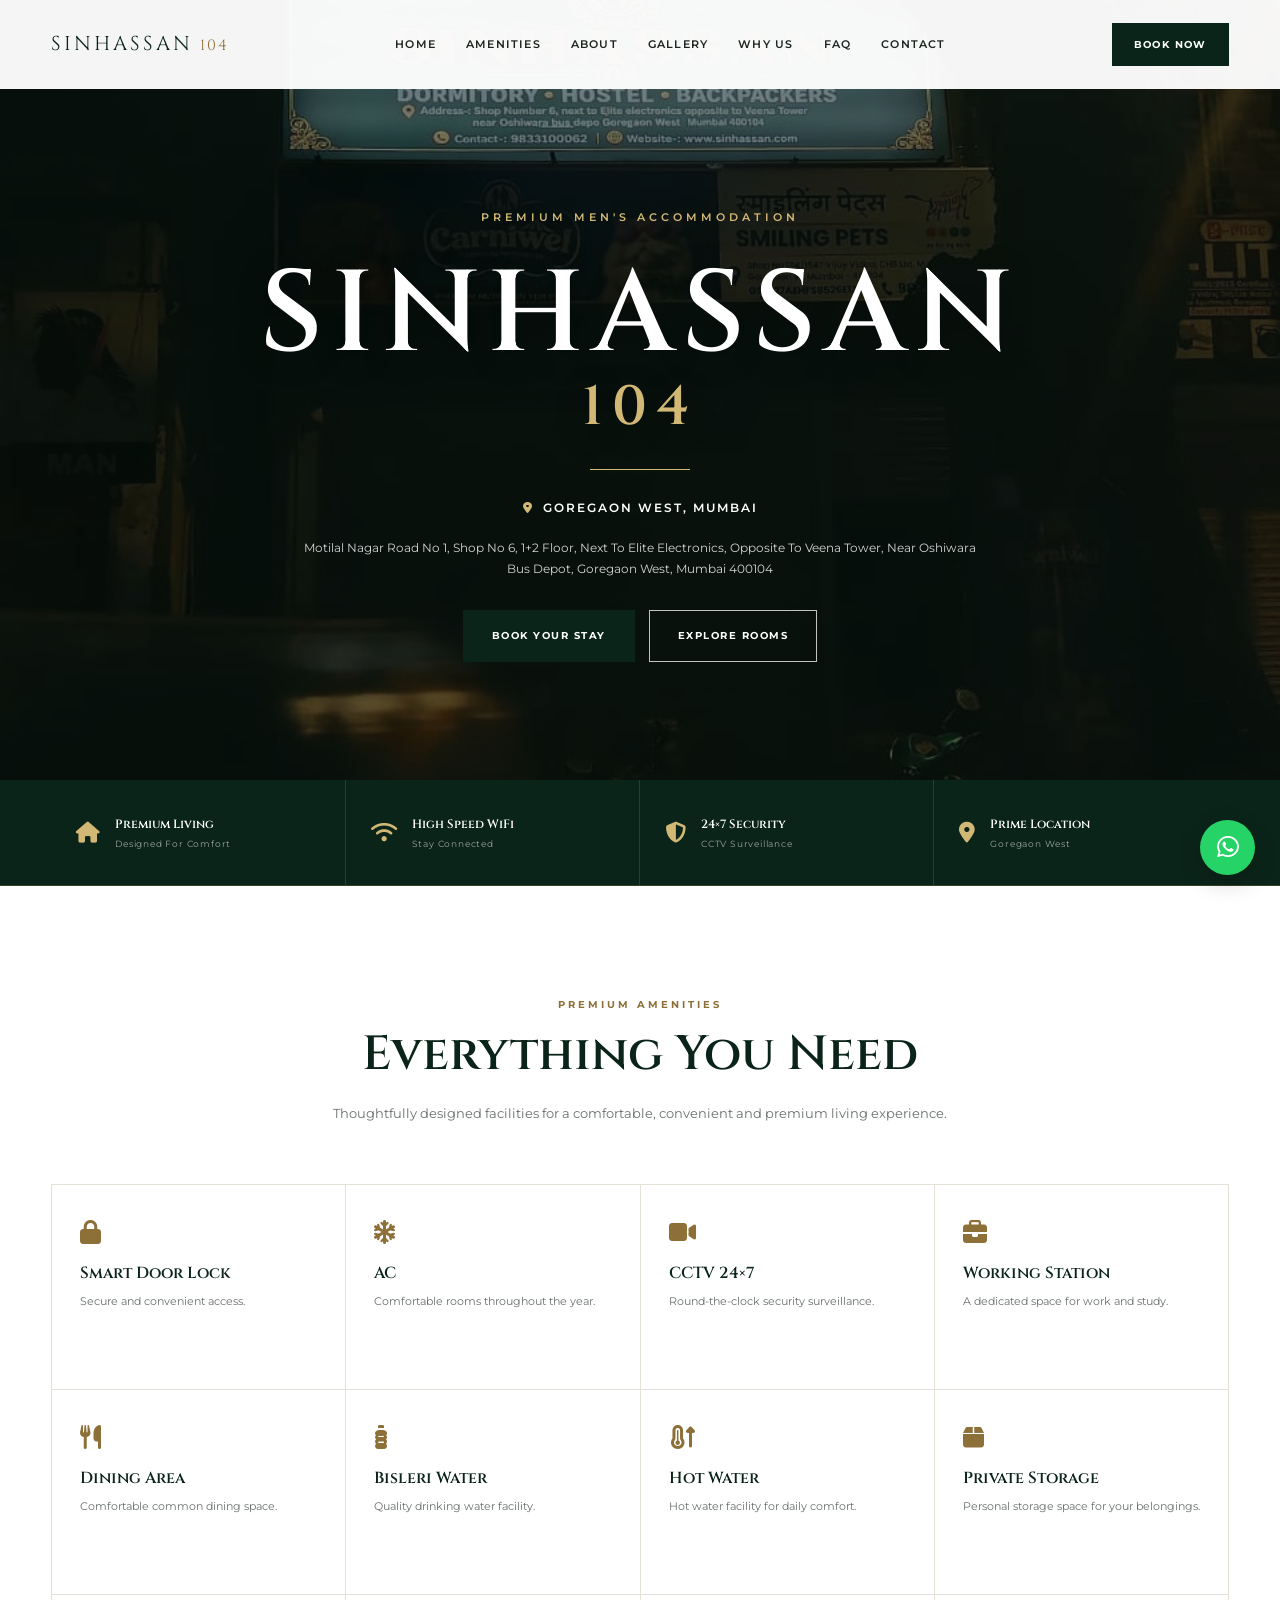
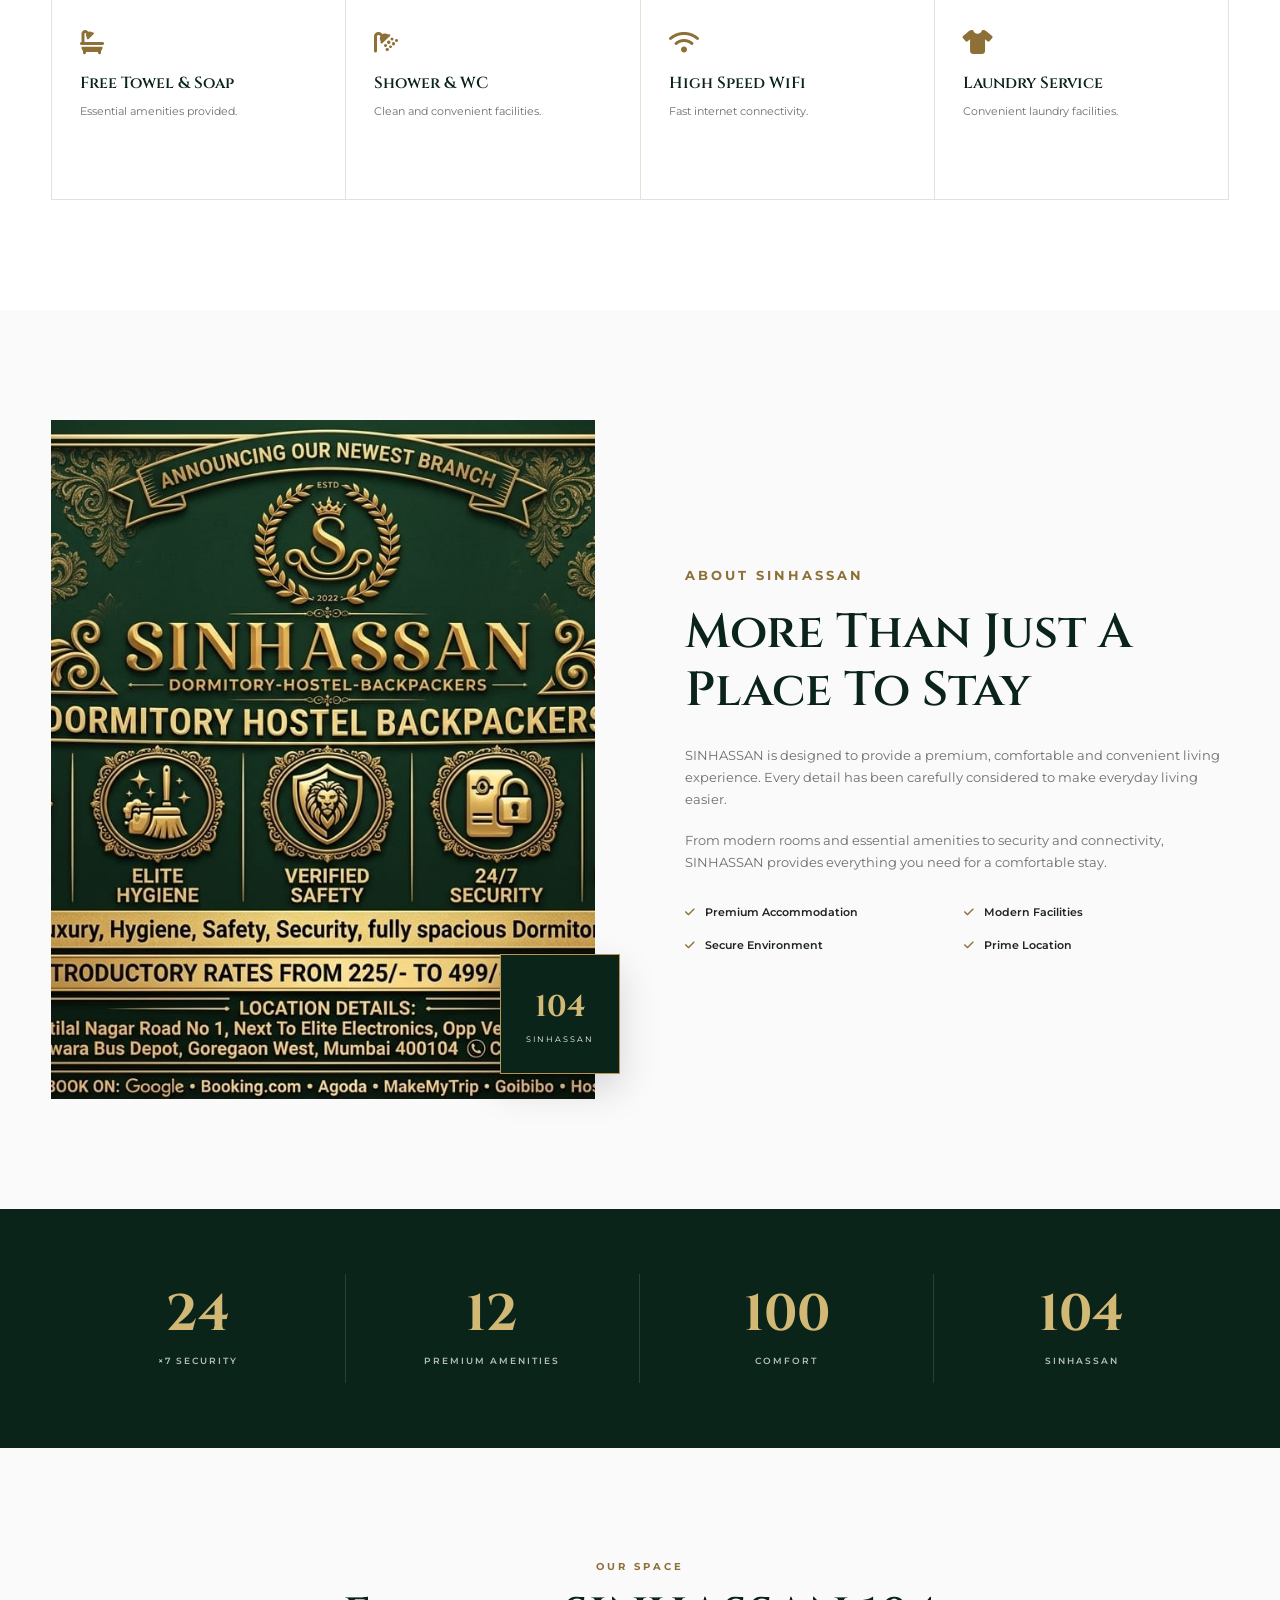
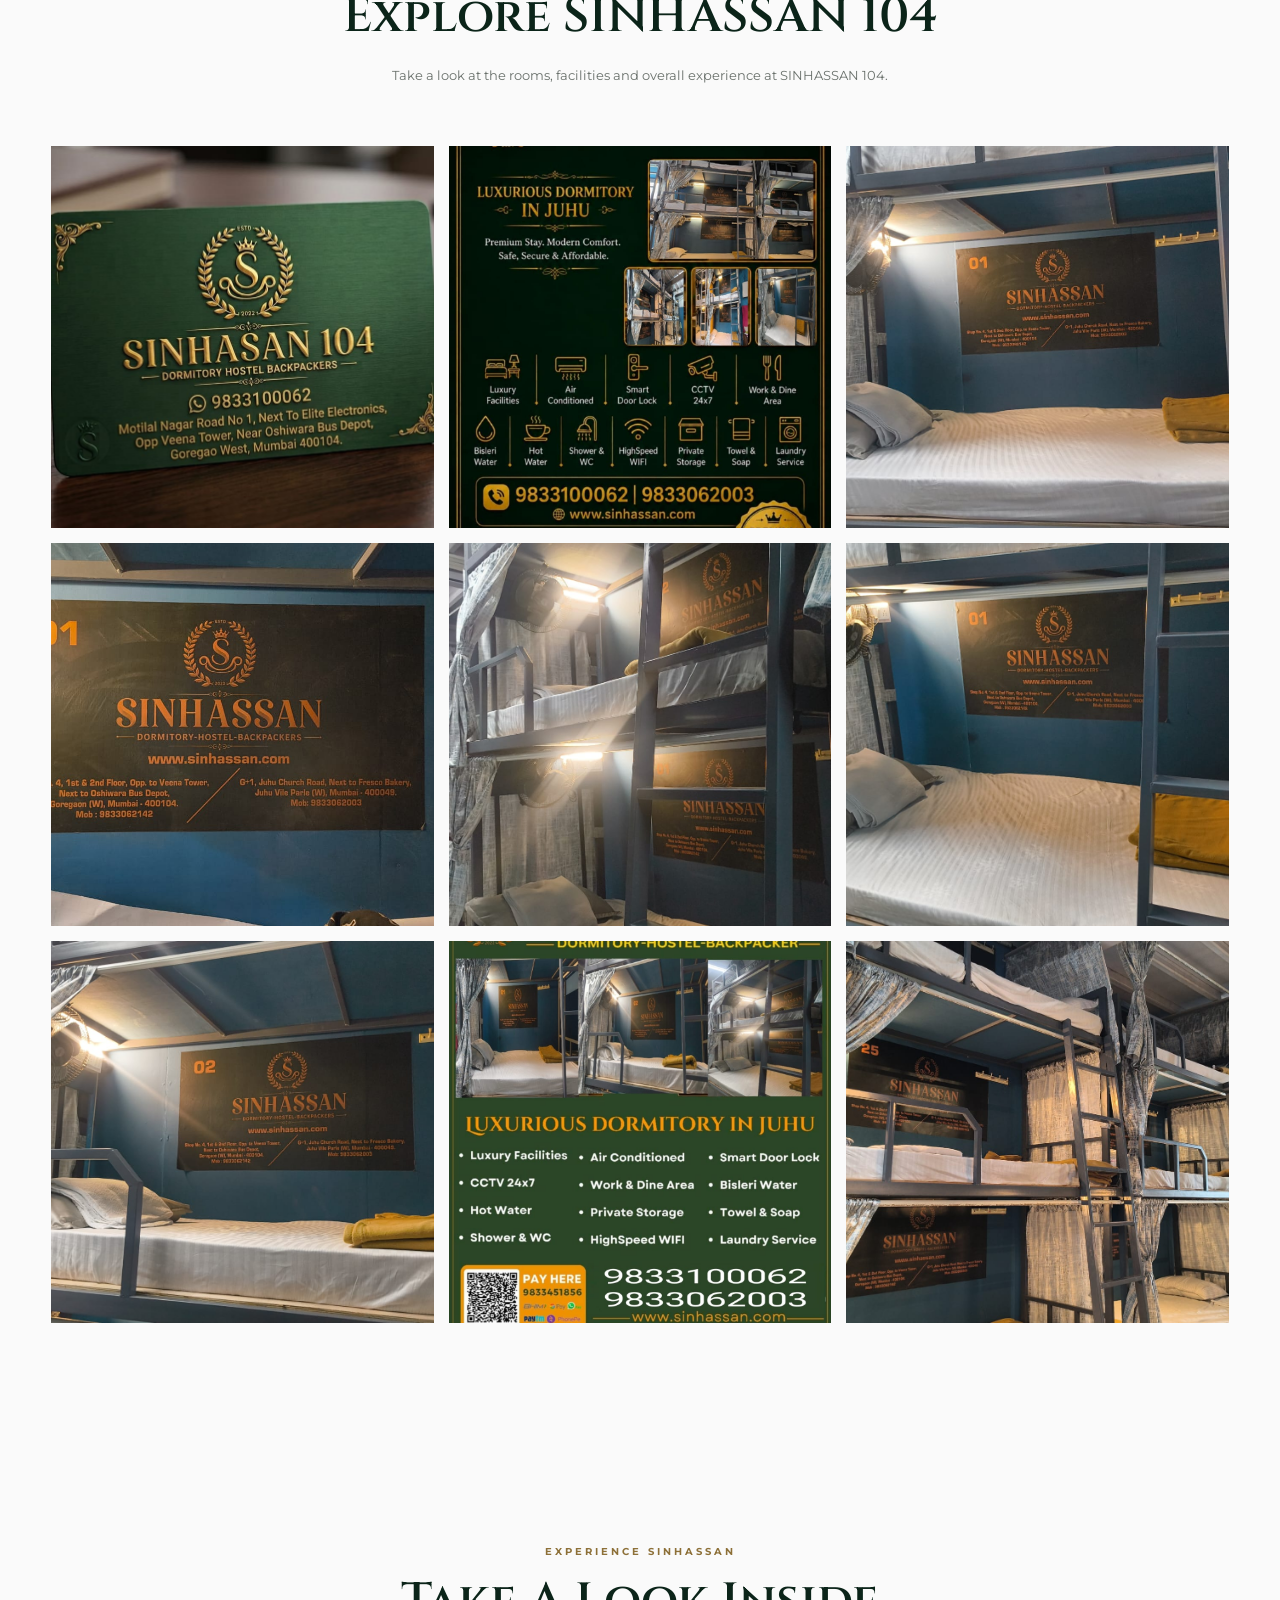
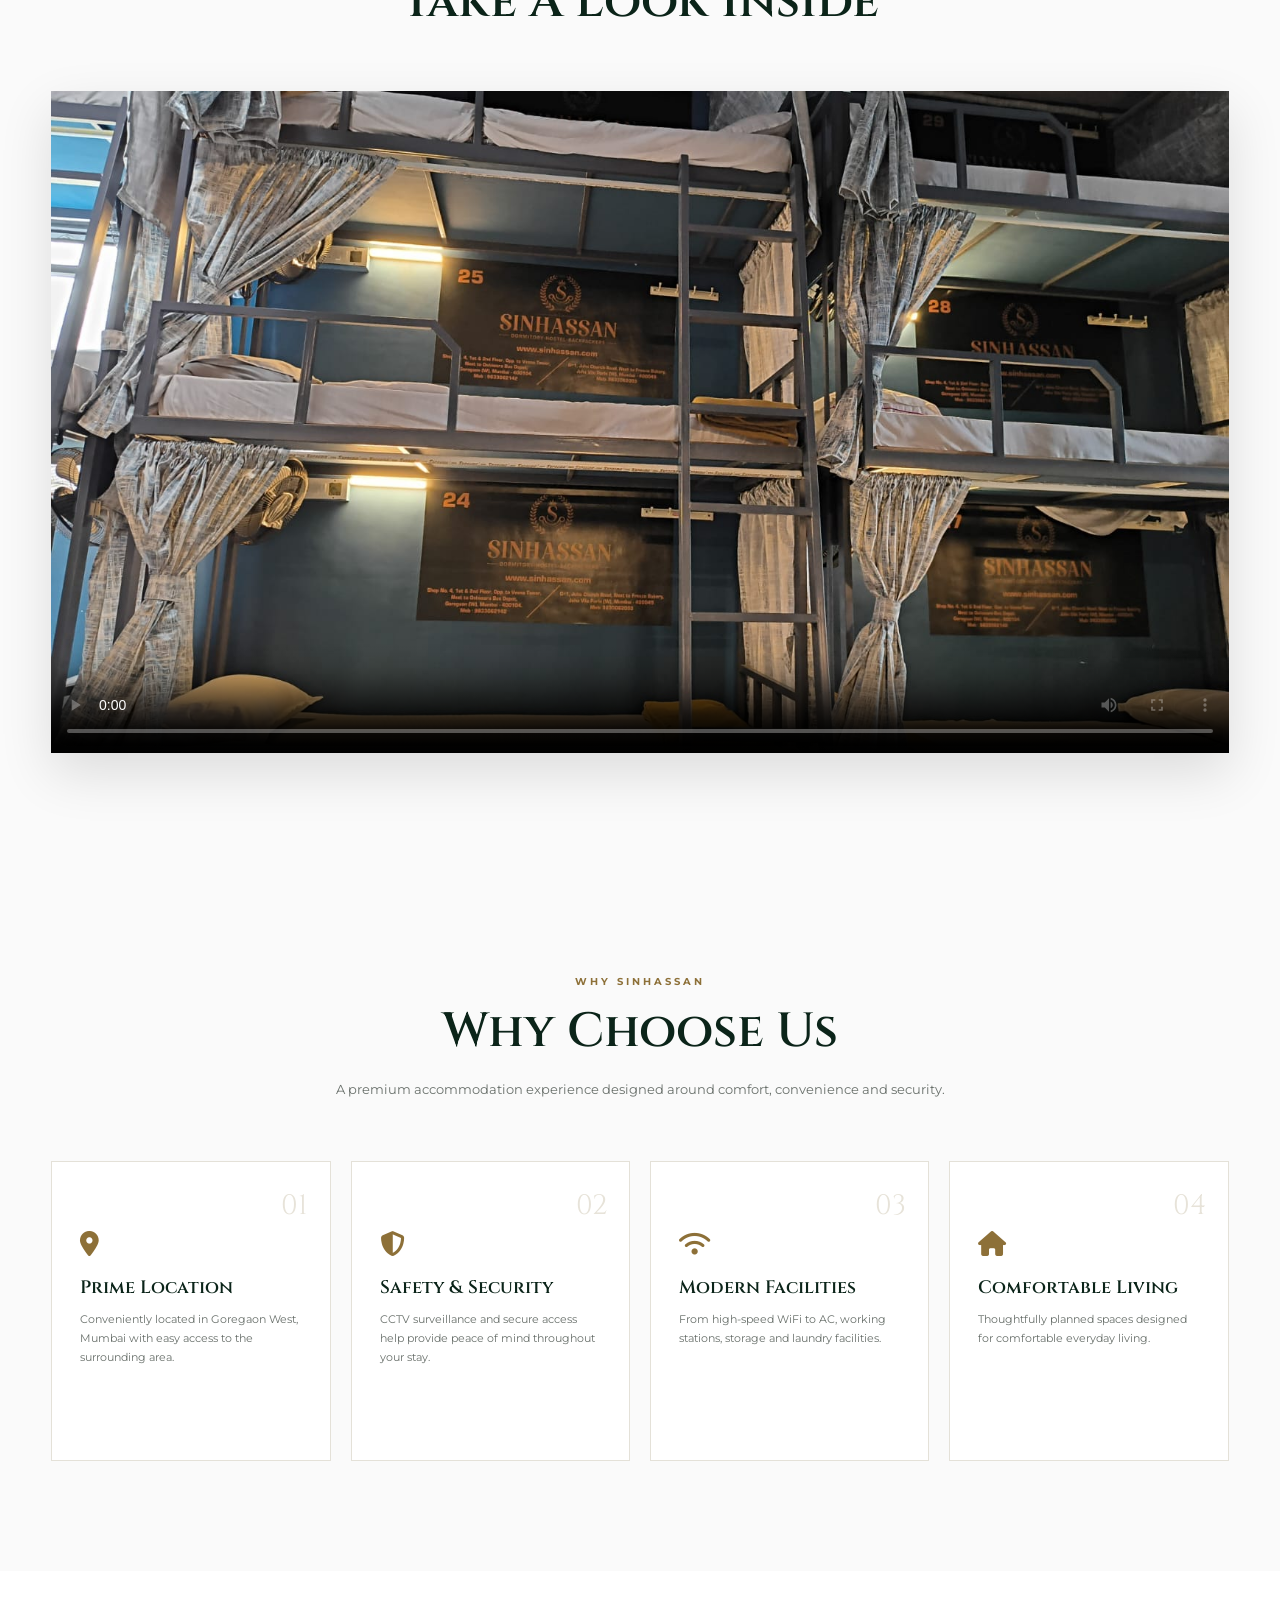
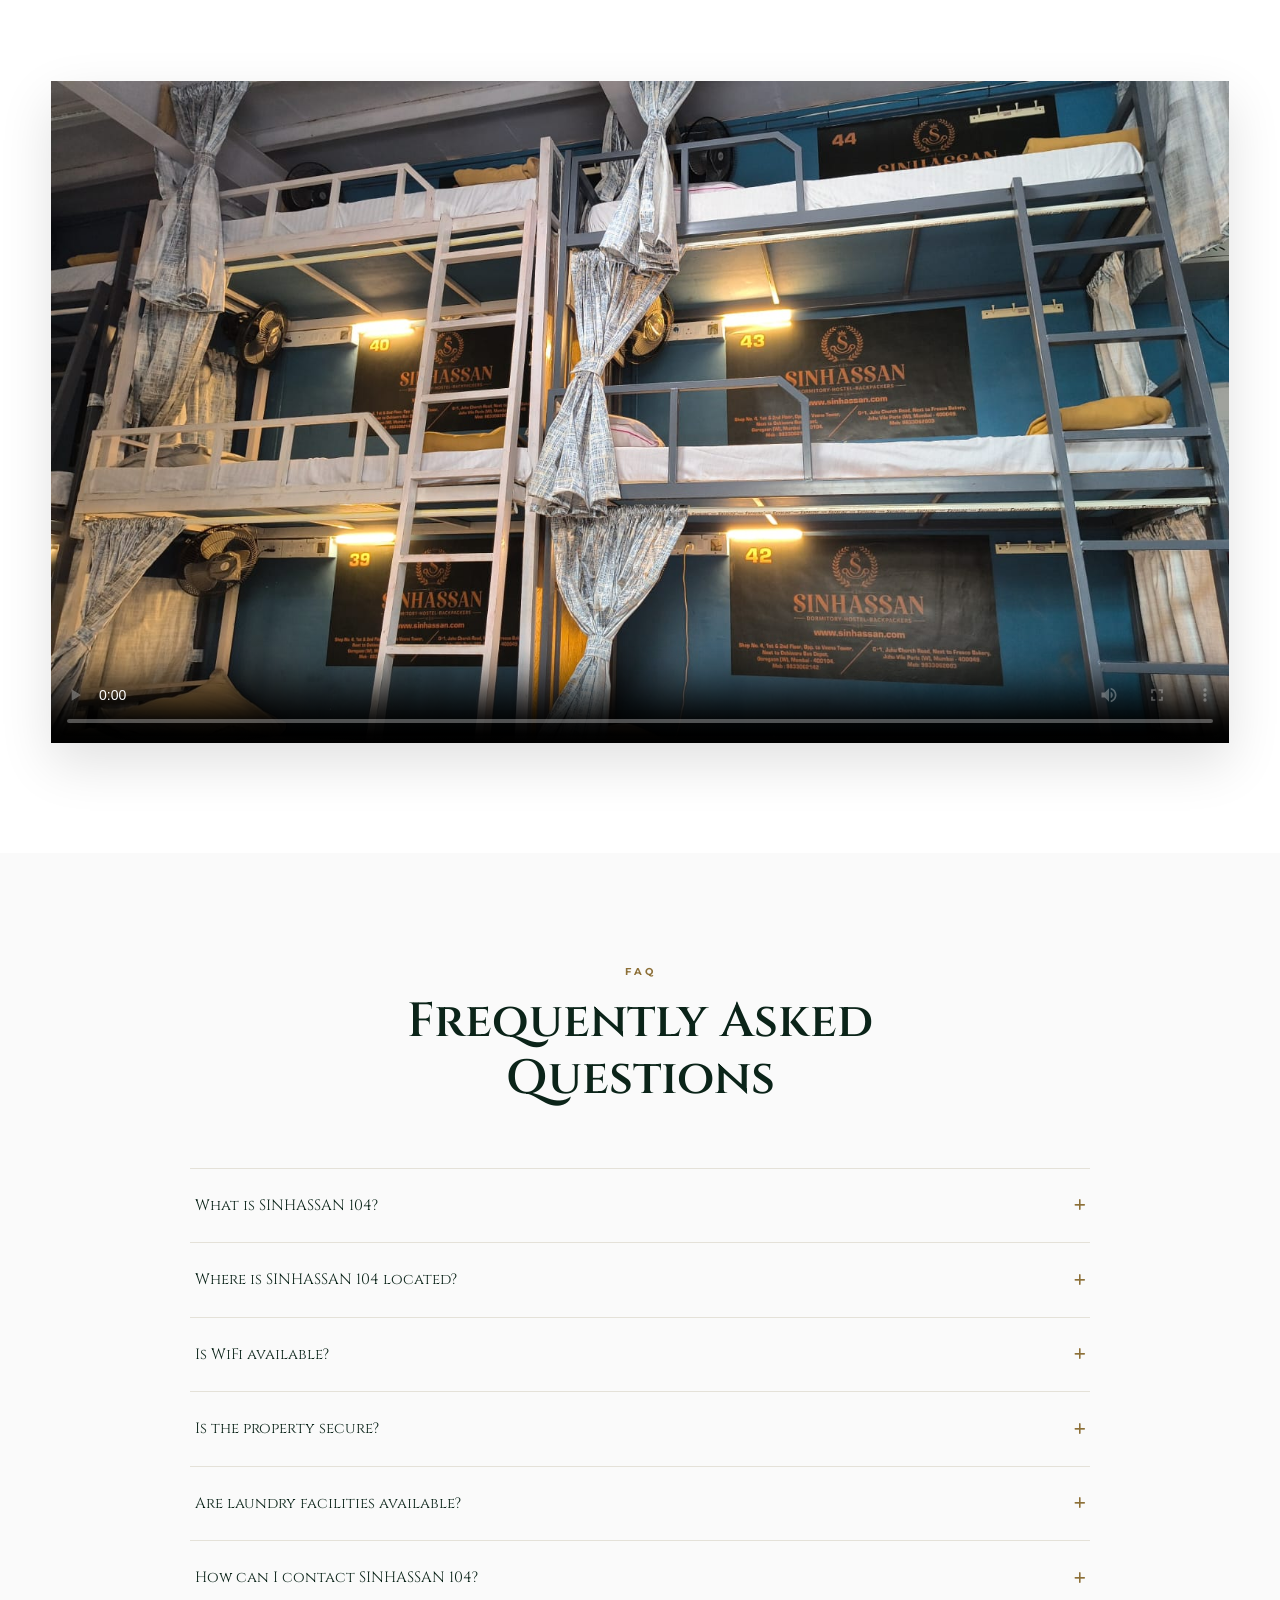
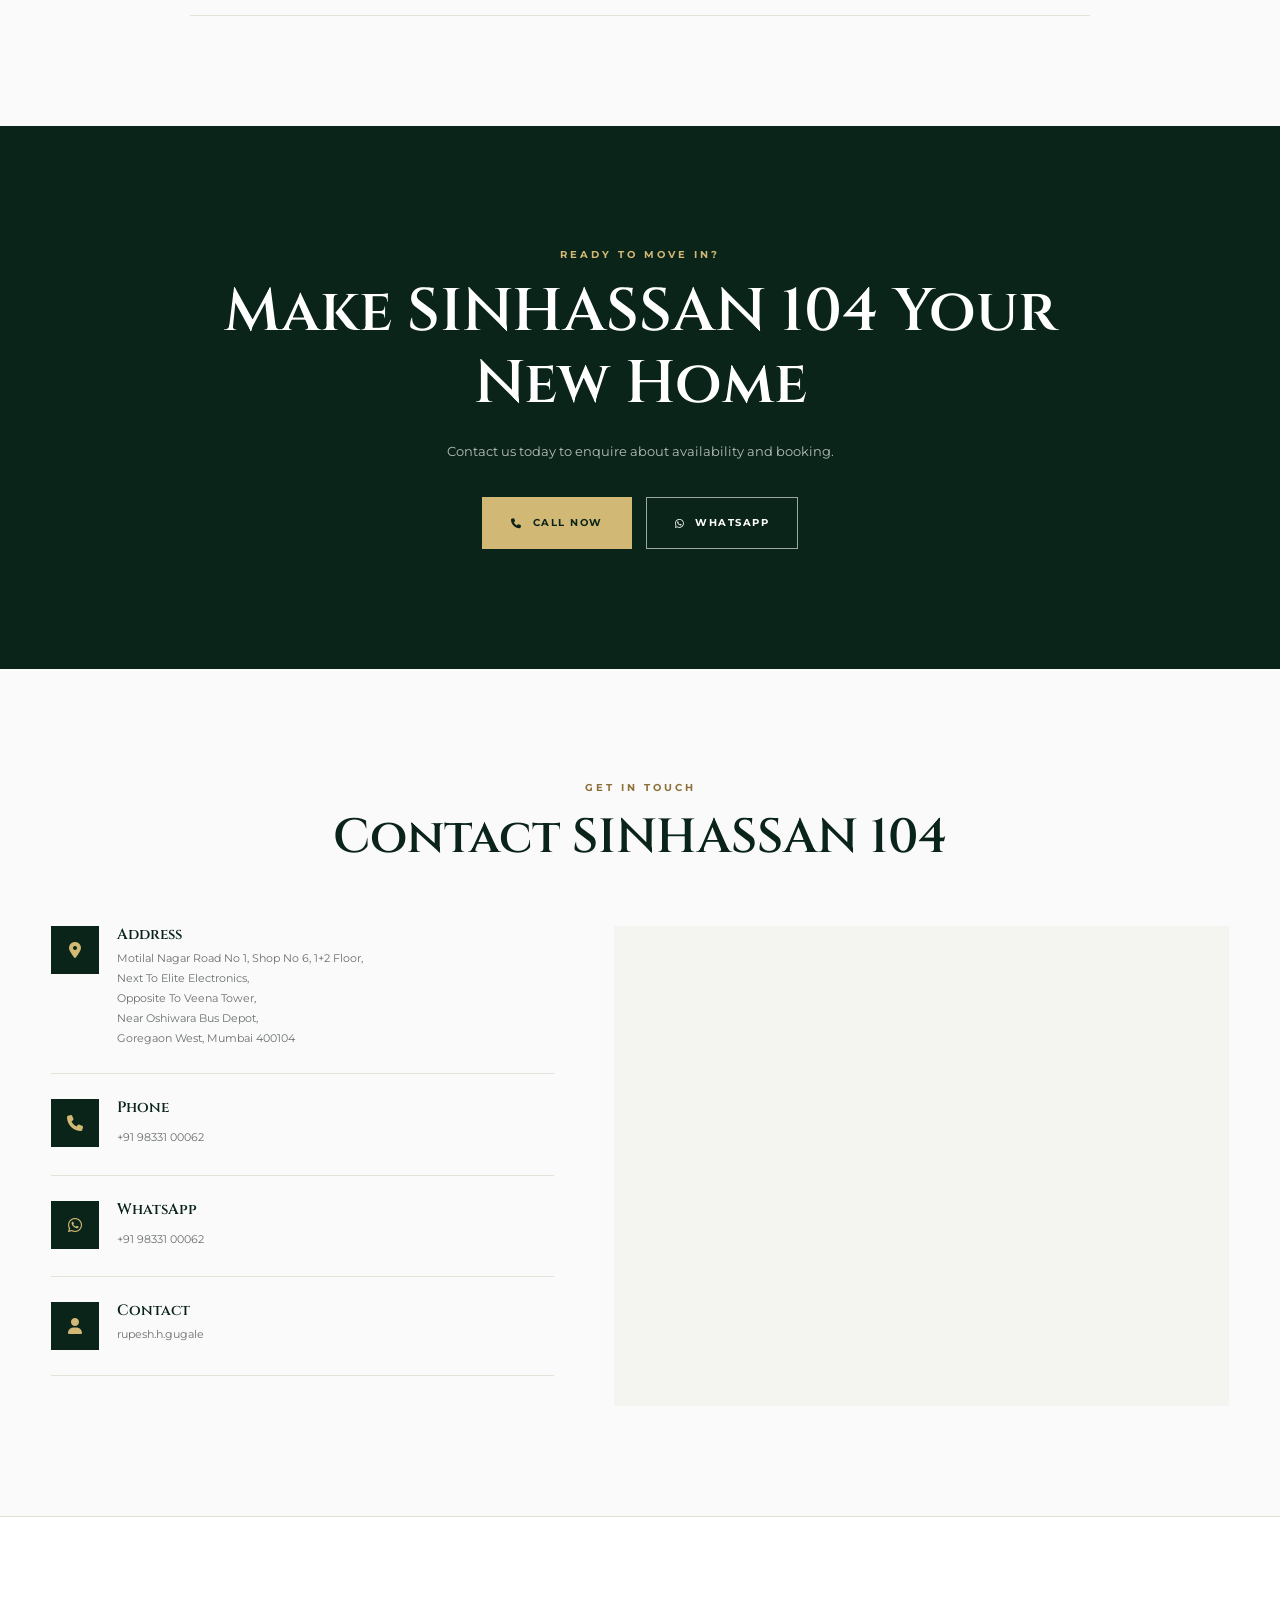
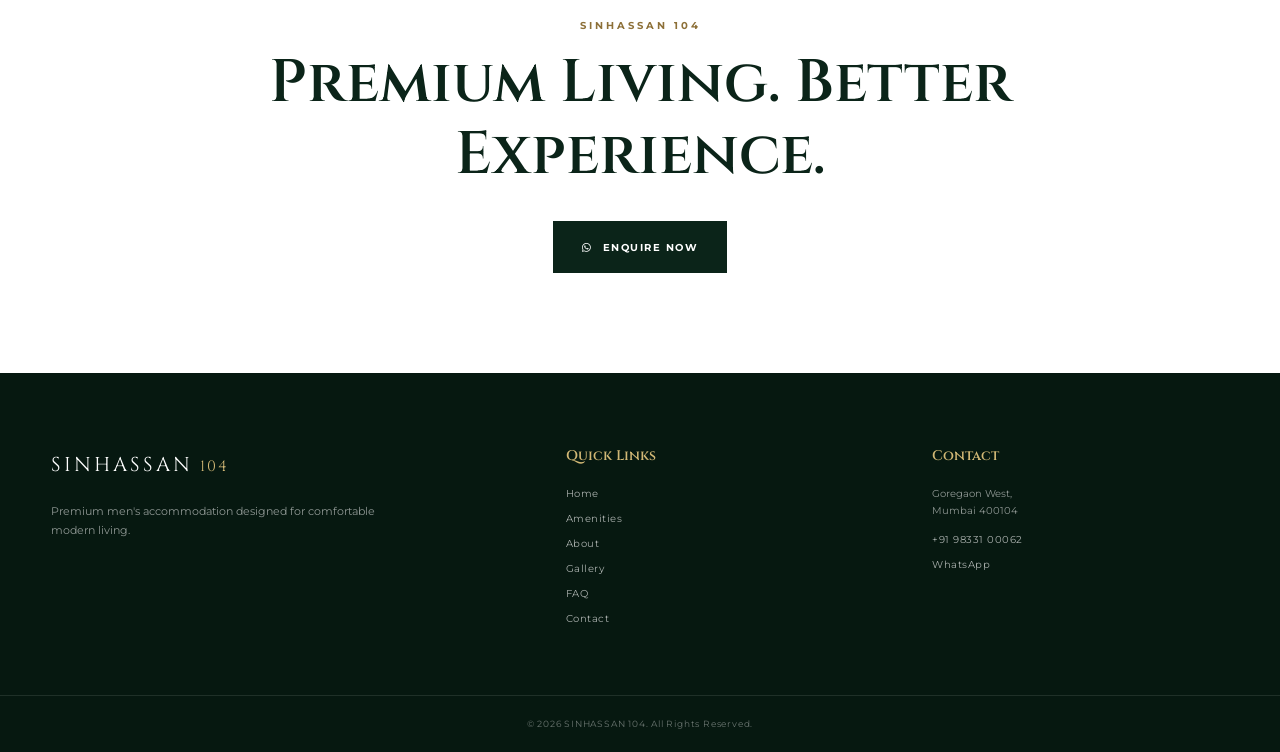
==== commit 598c93c5: "Add files via upload" ====
--- a/index.html
+++ b/index.html
@@ -2,27 +2,23 @@
 <html lang="en">
 <head>
     <meta charset="UTF-8">
-
-    <meta name="viewport"
-          content="width=device-width, initial-scale=1.0">
+    <meta name="viewport" content="width=device-width, initial-scale=1.0">
+
+    <title>SINHASSAN 104 | Premium Men's Hostel & Accommodation</title>
 
     <meta name="description"
-          content="Sinhassan 104 - Dormitory, Hostel & Backpackers in Goregaon West, Mumbai.">
-
-    <meta name="theme-color" content="#0b2b1a">
-
-    <title>Sinhassan 104 | Dormitory • Hostel • Backpackers</title>
+        content="SINHASSAN 104 - Premium men's accommodation in Goregaon West, Mumbai. Comfortable rooms, modern amenities, high-speed WiFi, AC, CCTV and more.">
 
     <!-- Google Fonts -->
     <link rel="preconnect" href="https://fonts.googleapis.com">
     <link rel="preconnect" href="https://fonts.gstatic.com" crossorigin>
 
     <link href="https://fonts.googleapis.com/css2?family=Cinzel:wght@400;500;600;700;800&family=Montserrat:wght@400;500;600;700&display=swap"
-          rel="stylesheet">
-
-    <!-- Icons -->
+        rel="stylesheet">
+
+    <!-- Font Awesome -->
     <link rel="stylesheet"
-          href="https://cdnjs.cloudflare.com/ajax/libs/font-awesome/6.5.2/css/all.min.css">
+        href="https://cdnjs.cloudflare.com/ajax/libs/font-awesome/6.5.2/css/all.min.css">
 
     <!-- Main CSS -->
     <link rel="stylesheet" href="style.css">
@@ -30,1887 +26,1125 @@
 
 <body>
 
-<!-- =========================================================
-     PRELOADER
-========================================================= -->
-
-<div class="preloader" id="preloader">
-    <div class="preloader-logo">
-        <span>S</span>
+    <!-- =========================
+         PRELOADER
+    ========================== -->
+    <div class="preloader" id="preloader">
+        <div class="preloader-logo">SINHASSAN</div>
+        <div class="preloader-branch">104</div>
+        <div class="preloader-line"></div>
+        <p>PREMIUM LIVING</p>
     </div>
 
-    <div class="preloader-name">
-        SINHASSAN 104
-    </div>
-
-    <div class="preloader-line"></div>
-</div>
-
-
-<!-- =========================================================
-     HEADER
-========================================================= -->
-
-<header class="site-header" id="siteHeader">
-
-    <div class="container nav-container">
-
-        <!-- LOGO -->
-        <a href="#home" class="brand">
-
-            <div class="brand-emblem">
-                <span class="brand-crown">♛</span>
-                <span class="brand-s">S</span>
-            </div>
-
-            <div class="brand-text">
-
-                <span class="brand-name">
-                    SINHASSAN 104
-                </span>
-
-                <span class="brand-tagline">
-                    DORMITORY • HOSTEL • BACKPACKERS
-                </span>
-
-            </div>
-
-        </a>
-
-
-        <!-- DESKTOP NAVIGATION -->
-
-        <nav class="desktop-nav">
-
-            <a href="#home">Home</a>
-
-            <a href="#about">About Us</a>
-
-            <a href="#amenities">Amenities</a>
-
-            <a href="#gallery">Gallery</a>
-
-            <a href="#faq">FAQ</a>
-
-            <a href="#contact">Contact</a>
-
-            <a href="#booking" class="nav-book">
+
+    <!-- =========================
+         HEADER
+    ========================== -->
+    <header class="site-header" id="siteHeader">
+
+        <div class="container header-container">
+
+            <a href="#home" class="logo">
+                <span class="logo-main">SINHASSAN</span>
+                <span class="logo-number">104</span>
+            </a>
+
+            <!-- Desktop Navigation -->
+            <nav class="desktop-nav">
+                <a href="#home">Home</a>
+                <a href="#amenities">Amenities</a>
+                <a href="#about">About</a>
+                <a href="#gallery">Gallery</a>
+                <a href="#why">Why Us</a>
+                <a href="#faq">FAQ</a>
+                <a href="#contact">Contact</a>
+            </nav>
+
+            <a href="#booking" class="header-button">
                 Book Now
             </a>
 
-        </nav>
-
-
-        <!-- MOBILE MENU BUTTON -->
-
-        <button class="mobile-menu-btn"
-                id="mobileMenuBtn"
-                aria-label="Open menu">
-
-            <span></span>
-            <span></span>
-            <span></span>
-
-        </button>
-
-    </div>
-
-
-    <!-- MOBILE NAVIGATION -->
-
-    <div class="mobile-nav" id="mobileNav">
-
-        <a href="#home">Home</a>
-        <a href="#about">About Us</a>
-        <a href="#amenities">Amenities</a>
-        <a href="#gallery">Gallery</a>
-        <a href="#faq">FAQ</a>
-        <a href="#contact">Contact</a>
-
-        <a href="#booking" class="mobile-book">
-            Book Now
-        </a>
-
-    </div>
-
-</header>
-
-
-<!-- =========================================================
-     HERO
-========================================================= -->
-
-<main>
-
-<section class="hero" id="home">
-
-    <!-- VIDEO BACKGROUND -->
-
-    <video class="hero-video"
-           autoplay
-           muted
-           loop
-           playsinline
-           poster="hero.jpg">
-
-        <source src="sinhassan 104 hero.mp4"
-                type="video/mp4">
-
-    </video>
-
-
-    <!-- DARK / GREEN OVERLAY -->
-
-    <div class="hero-overlay"></div>
-
-
-    <!-- GOLD DECORATION -->
-
-    <div class="hero-border"></div>
-
-
-    <div class="container hero-content">
-
-        <div class="hero-badge">
-            <span></span>
-            THE 104 DORMITORY HOSTEL BACKPACKERS BRANCH
-            <span></span>
+            <!-- Mobile Menu -->
+            <button class="menu-toggle" id="menuToggle" aria-label="Open Menu">
+                <span></span>
+                <span></span>
+                <span></span>
+            </button>
+
         </div>
 
-
-        <div class="hero-logo">
-
-            <div class="hero-emblem">
-
-                <span class="hero-crown">
-                    ♛
-                </span>
-
-                <strong>
-                    S
-                </strong>
-
-            </div>
-
-            <div class="hero-est">
-                ESTD • 2022
-            </div>
-
-        </div>
-
-
-        <h1>
-            SINHASSAN <span>104</span>
-        </h1>
-
-
-        <div class="hero-subtitle">
-
-            DORMITORY • HOSTEL • BACKPACKERS
-
-        </div>
-
-
-        <div class="hero-divider">
-            <span></span>
-            <i class="fa-solid fa-crown"></i>
-            <span></span>
-        </div>
-
-
-        <p class="hero-location">
-
-            Motilal Nagar Road No 1, Goregaon West,
-            Mumbai 400104
-
-        </p>
-
-
-        <div class="hero-buttons">
-
-            <a href="#booking" class="btn btn-gold">
-
-                <i class="fa-solid fa-bed"></i>
-
-                Book Your Bed
-
-            </a>
-
-
-            <a href="tel:9833100062"
-               class="btn btn-outline">
-
-                <i class="fa-solid fa-phone"></i>
-
-                9833100062
-
-            </a>
-
-        </div>
-
-
-        <div class="hero-features">
-
-            <div>
-                <i class="fa-solid fa-crown"></i>
-                <span>Unmatched Luxury</span>
-            </div>
-
-            <div>
-                <i class="fa-solid fa-sparkles"></i>
-                <span>Elite Hygiene</span>
-            </div>
-
-            <div>
-                <i class="fa-solid fa-shield-halved"></i>
-                <span>Verified Safety</span>
-            </div>
-
-            <div>
-                <i class="fa-solid fa-lock"></i>
-                <span>24/7 Security</span>
-            </div>
-
-            <div>
-                <i class="fa-solid fa-building"></i>
-                <span>Spacious Dormitories</span>
-            </div>
-
-        </div>
-
-    </div>
-
-
-    <div class="hero-scroll">
-
-        <span>SCROLL TO EXPLORE</span>
-
-        <i class="fa-solid fa-chevron-down"></i>
-
-    </div>
-
-</section>
-
-
-
-<!-- =========================================================
-     INTRO STRIP
-========================================================= -->
-
-<section class="intro-strip">
-
-    <div class="container intro-grid">
-
-        <div class="intro-item">
-
-            <i class="fa-solid fa-location-dot"></i>
-
-            <div>
-                <strong>
-                    GOREGAON WEST
-                </strong>
-
-                <span>
-                    MUMBAI 400104
-                </span>
-            </div>
-
-        </div>
-
-
-        <div class="intro-item">
-
-            <i class="fa-solid fa-bed"></i>
-
-            <div>
-                <strong>
-                    DORMITORY
-                </strong>
-
-                <span>
-                    HOSTEL • BACKPACKERS
-                </span>
-            </div>
-
-        </div>
-
-
-        <div class="intro-item">
-
-            <i class="fa-solid fa-phone"></i>
-
-            <div>
-                <strong>
-                    9833100062
-                </strong>
-
-                <span>
-                    CALL / WHATSAPP
-                </span>
-            </div>
-
-        </div>
-
-
-        <div class="intro-item">
-
-            <i class="fa-solid fa-wifi"></i>
-
-            <div>
-                <strong>
-                    HIGH SPEED WIFI
-                </strong>
-
-                <span>
-                    INCLUDED
-                </span>
-            </div>
-
-        </div>
-
-    </div>
-
-</section>
-
-
-
-<!-- =========================================================
-     PREMIUM AMENITIES
-========================================================= -->
-
-<section class="section amenities-section"
-         id="amenities">
-
-    <div class="container">
-
-        <div class="section-heading">
-
-            <span class="eyebrow">
-                PREMIUM AMENITIES
-            </span>
-
-            <h2>
-                Everything You Need
-            </h2>
-
-            <p>
-                Everything you need for a comfortable & productive stay
-            </p>
-
-            <div class="heading-line">
-                <span></span>
-                <i class="fa-solid fa-crown"></i>
-                <span></span>
-            </div>
-
-        </div>
-
-
-        <div class="amenities-grid">
-
-
-            <!-- 1 -->
-
-            <article class="amenity-card">
-
-                <div class="amenity-icon">
-                    <i class="fa-solid fa-lock"></i>
-                </div>
-
-                <h3>
-                    Smart Door Lock
-                </h3>
-
-                <span>
-                    Included
-                </span>
-
-            </article>
-
-
-            <!-- 2 -->
-
-            <article class="amenity-card">
-
-                <div class="amenity-icon">
-                    <i class="fa-solid fa-snowflake"></i>
-                </div>
-
-                <h3>
-                    AC
-                </h3>
-
-                <span>
-                    Included
-                </span>
-
-            </article>
-
-
-            <!-- 3 -->
-
-            <article class="amenity-card">
-
-                <div class="amenity-icon">
-                    <i class="fa-solid fa-video"></i>
-                </div>
-
-                <h3>
-                    CCTV 24×7
-                </h3>
-
-                <span>
-                    Included
-                </span>
-
-            </article>
-
-
-            <!-- 4 -->
-
-            <article class="amenity-card">
-
-                <div class="amenity-icon">
-                    <i class="fa-solid fa-laptop"></i>
-                </div>
-
-                <h3>
-                    Working Station
-                </h3>
-
-                <span>
-                    Included
-                </span>
-
-            </article>
-
-
-            <!-- 5 -->
-
-            <article class="amenity-card">
-
-                <div class="amenity-icon">
-                    <i class="fa-solid fa-utensils"></i>
-                </div>
-
-                <h3>
-                    Dining Area
-                </h3>
-
-                <span>
-                    Included
-                </span>
-
-            </article>
-
-
-            <!-- 6 -->
-
-            <article class="amenity-card">
-
-                <div class="amenity-icon">
-                    <i class="fa-solid fa-droplet"></i>
-                </div>
-
-                <h3>
-                    Bisleri Water
-                </h3>
-
-                <span>
-                    Included
-                </span>
-
-            </article>
-
-
-            <!-- 7 -->
-
-            <article class="amenity-card">
-
-                <div class="amenity-icon">
-                    <i class="fa-solid fa-temperature-high"></i>
-                </div>
-
-                <h3>
-                    Hot Water
-                </h3>
-
-                <span>
-                    Included
-                </span>
-
-            </article>
-
-
-            <!-- 8 -->
-
-            <article class="amenity-card">
-
-                <div class="amenity-icon">
-                    <i class="fa-solid fa-box"></i>
-                </div>
-
-                <h3>
-                    Private Storage
-                </h3>
-
-                <span>
-                    Included
-                </span>
-
-            </article>
-
-
-            <!-- 9 -->
-
-            <article class="amenity-card">
-
-                <div class="amenity-icon">
-                    <i class="fa-solid fa-soap"></i>
-                </div>
-
-                <h3>
-                    Free Towel & Soap
-                </h3>
-
-                <span>
-                    Included
-                </span>
-
-            </article>
-
-
-            <!-- 10 -->
-
-            <article class="amenity-card">
-
-                <div class="amenity-icon">
-                    <i class="fa-solid fa-shower"></i>
-                </div>
-
-                <h3>
-                    Shower & WC
-                </h3>
-
-                <span>
-                    Included
-                </span>
-
-            </article>
-
-
-            <!-- 11 -->
-
-            <article class="amenity-card">
-
-                <div class="amenity-icon">
-                    <i class="fa-solid fa-wifi"></i>
-                </div>
-
-                <h3>
-                    High Speed WiFi
-                </h3>
-
-                <span>
-                    Included
-                </span>
-
-            </article>
-
-
-            <!-- 12 -->
-
-            <article class="amenity-card">
-
-                <div class="amenity-icon">
-                    <i class="fa-solid fa-shirt"></i>
-                </div>
-
-                <h3>
-                    Laundry Service
-                </h3>
-
-                <span>
-                    Included
-                </span>
-
-            </article>
-
-        </div>
-
-    </div>
-
-</section>
-
-
-
-<!-- =========================================================
-     ABOUT
-========================================================= -->
-
-<section class="section about-section"
-         id="about">
-
-    <div class="container about-grid">
-
-
-        <div class="about-images">
-
-            <div class="about-main-image">
-
-                <img src="room main.jpg"
-                     alt="Sinhassan 104 dormitory beds">
-
-                <div class="image-frame"></div>
-
-            </div>
-
-
-            <div class="about-small-image">
-
-                <img src="images/room detail.jpg"
-                     alt="Sinhassan 104 dormitory bed">
-
-            </div>
-
-
-            <div class="experience-badge">
-
-                <strong>
-                    104
-                </strong>
-
-                <span>
-                    BRANCH
-                </span>
-
-            </div>
-
-        </div>
-
-
-        <div class="about-content">
-
-            <span class="eyebrow">
-                ABOUT US
-            </span>
-
-            <h2>
-                World of Sinhassan
-            </h2>
-
-            <div class="heading-line left">
-                <span></span>
-                <i class="fa-solid fa-crown"></i>
-                <span></span>
-            </div>
-
-
-            <p>
-                The place is truly luxurious, where the moment you sit or
-                sleep on your bed, you feel as if you are resting on a royal
-                Sinhassan, surrounded by comfort, peace, and sweet, positive
-                dreams.
-            </p>
-
-
-            <p>
-                From the time you arrive, you are welcomed like family,
-                feeling happier, lighter, and younger with an atmosphere
-                full of positive vibes.
-            </p>
-
-
-            <p>
-                Sinhassan 104 is located in Goregaon West, Mumbai, offering
-                comfortable and affordable accommodation for students,
-                working professionals and travelers.
-            </p>
-
-
-            <div class="about-highlights">
-
-                <div>
-
-                    <i class="fa-solid fa-shield-halved"></i>
-
-                    <span>
-                        Safe & Secure
-                    </span>
-
-                </div>
-
-
-                <div>
-
-                    <i class="fa-solid fa-sparkles"></i>
-
-                    <span>
-                        Clean & Hygienic
-                    </span>
-
-                </div>
-
-
-                <div>
-
-                    <i class="fa-solid fa-wifi"></i>
-
-                    <span>
-                        High Speed WiFi
-                    </span>
-
-                </div>
-
-            </div>
-
-        </div>
-
-    </div>
-
-</section>
-
-
-
-<!-- =========================================================
-     STATS
-========================================================= -->
-
-<section class="stats-section">
-
-    <div class="container stats-grid">
-
-        <div class="stat">
-
-            <strong class="counter"
-                    data-target="104">
-                0
-            </strong>
-
-            <span>
-                BRANCH
-            </span>
-
-        </div>
-
-
-        <div class="stat">
-
-            <strong>
-                Free
-            </strong>
-
-            <span>
-                HIGH SPEED WIFI
-            </span>
-
-        </div>
-
-
-        <div class="stat">
-
-            <strong>
-                24×7
-            </strong>
-
-            <span>
-                SECURITY
-            </span>
-
-        </div>
-
-
-        <div class="stat">
-
-            <strong>
-                100%
-            </strong>
-
-            <span>
-                COMFORT
-            </span>
-
-        </div>
-
-    </div>
-
-</section>
-
-
-
-<!-- =========================================================
-     GALLERY
-========================================================= -->
-
-<section class="section gallery-section"
-         id="gallery">
-
-    <div class="container">
-
-        <div class="section-heading">
-
-            <span class="eyebrow">
-                OUR UNIVERSAL FACILITIES
-            </span>
-
-            <h2>
-                Universal Facilities
-            </h2>
-
-            <p>
-                Explore the Sinhassan 104 experience
-            </p>
-
-            <div class="heading-line">
-                <span></span>
-                <i class="fa-solid fa-crown"></i>
-                <span></span>
-            </div>
-
-        </div>
-
-
-        <div class="gallery-grid">
-
-
-            <div class="gallery-item gallery-large">
-
-                <img src="dormitory wide.jpg"
-                     alt="Sinhassan 104 dormitory">
-
-                <div class="gallery-overlay">
-
-                    <span>
-                        DORMITORY
-                    </span>
-
-                    <h3>
-                        Spacious Dormitory
-                    </h3>
-
-                    <button class="gallery-view"
-                            data-image="images/dormitory wide.jpg">
-
-                        <i class="fa-solid fa-expand"></i>
-
-                    </button>
-
-                </div>
-
-            </div>
-
-
-            <div class="gallery-item">
-
-                <img src="images/bed detail.jpg"
-                     alt="Sinhassan 104 bed">
-
-                <div class="gallery-overlay">
-
-                    <span>
-                        BED
-                    </span>
-
-                    <h3>
-                        Comfortable Beds
-                    </h3>
-
-                    <button class="gallery-view"
-                            data-image="images/bed detail.jpg">
-
-                        <i class="fa-solid fa-expand"></i>
-
-                    </button>
-
-                </div>
-
-            </div>
-
-
-            <div class="gallery-item">
-
-                <img src="images/bunk room.jpg"
-                     alt="Sinhassan 104 bunk beds">
-
-                <div class="gallery-overlay">
-
-                    <span>
-                        ROOMS
-                    </span>
-
-                    <h3>
-                        Premium Dormitory
-                    </h3>
-
-                    <button class="gallery-view"
-                            data-image="images/bunk room.jpg">
-
-                        <i class="fa-solid fa-expand"></i>
-
-                    </button>
-
-                </div>
-
-            </div>
-
-
-            <div class="gallery-item">
-
-                <img src="images/entrance.jpg"
-                     alt="Sinhassan 104 entrance">
-
-                <div class="gallery-overlay">
-
-                    <span>
-                        LOCATION
-                    </span>
-
-                    <h3>
-                        Sinhassan 104
-                    </h3>
-
-                    <button class="gallery-view"
-                            data-image="images/entrance.jpg">
-
-                        <i class="fa-solid fa-expand"></i>
-
-                    </button>
-
-                </div>
-
-            </div>
-
-
-            <div class="gallery-item gallery-video">
-
-                <video autoplay
-                       muted
-                       loop
-                       playsinline>
-
-                    <source src="videos/sinhassan 104 tour.mp4"
-                            type="video/mp4">
-
-                </video>
-
-                <div class="gallery-overlay">
-
-                    <span>
-                        EXPERIENCE
-                    </span>
-
-                    <h3>
-                        Take A Look Inside
-                    </h3>
-
-                </div>
-
-            </div>
-
-        </div>
-
-    </div>
-
-</section>
-
-
-
-<!-- =========================================================
-     WHY CHOOSE US
-========================================================= -->
-
-<section class="section why-section">
-
-    <div class="why-background"></div>
-
-    <div class="container">
-
-        <div class="section-heading light">
-
-            <span class="eyebrow">
-                WHY CHOOSE US
-            </span>
-
-            <h2>
-                Why Sinhassan Stands Out
-            </h2>
-
-            <p>
-                Created especially for students, working professionals
-                and short-term travelers.
-            </p>
-
-            <div class="heading-line">
-
-                <span></span>
-
-                <i class="fa-solid fa-crown"></i>
-
-                <span></span>
-
-            </div>
-
-        </div>
-
-
-        <div class="why-grid">
-
-
-            <div class="why-card">
-
-                <div class="why-number">
-                    01
-                </div>
-
-                <i class="fa-solid fa-sparkles"></i>
-
-                <h3>
-                    Spotless & Hygienic Rooms
-                </h3>
-
-                <p>
-                    Regular deep cleaning, fresh linen and high
-                    hygiene standards every day.
-                </p>
-
-            </div>
-
-
-            <div class="why-card">
-
-                <div class="why-number">
-                    02
-                </div>
-
-                <i class="fa-solid fa-moon"></i>
-
-                <h3>
-                    Calm & Peaceful Atmosphere
-                </h3>
-
-                <p>
-                    Quiet zones, no loud parties — perfect for
-                    study & rest.
-                </p>
-
-            </div>
-
-
-            <div class="why-card">
-
-                <div class="why-number">
-                    03
-                </div>
-
-                <i class="fa-solid fa-headset"></i>
-
-                <h3>
-                    24×7 Friendly Support
-                </h3>
-
-                <p>
-                    On-site manager + quick WhatsApp response —
-                    we're always here for you.
-                </p>
-
-            </div>
-
-
-            <div class="why-card">
-
-                <div class="why-number">
-                    04
-                </div>
-
-                <i class="fa-solid fa-calendar-check"></i>
-
-                <h3>
-                    Super Simple Booking
-                </h3>
-
-                <p>
-                    Online form → instant confirmation → move in
-                    same day, subject to availability.
-                </p>
-
-            </div>
-
-        </div>
-
-    </div>
-
-</section>
-
-
-
-<!-- =========================================================
-     FAQ
-========================================================= -->
-
-<section class="section faq-section"
-         id="faq">
-
-    <div class="container faq-container">
-
-        <div class="section-heading">
-
-            <span class="eyebrow">
-                FAQ
-            </span>
-
-            <h2>
-                Frequently Asked Questions
-            </h2>
-
-            <p>
-                Quick answers to common questions from our residents.
-            </p>
-
-            <div class="heading-line">
-
-                <span></span>
-
-                <i class="fa-solid fa-crown"></i>
-
-                <span></span>
-
-            </div>
-
-        </div>
-
-
-        <div class="faq-list">
-
-
-            <div class="faq-item">
-
-                <button class="faq-question">
-
-                    <span>
-                        What is Sinhassan Dormitory?
-                    </span>
-
-                    <i class="fa-solid fa-plus"></i>
-
-                </button>
-
-                <div class="faq-answer">
-
-                    <p>
-                        Sinhassan Dormitory is a comfortable and
-                        affordable accommodation facility designed
-                        for students, working professionals, and
-                        travelers. We provide a safe, clean, and
-                        peaceful living environment with modern
-                        amenities to ensure a pleasant stay.
-                    </p>
-
-                </div>
-
-            </div>
-
-
-            <div class="faq-item">
-
-                <button class="faq-question">
-
-                    <span>
-                        Who can stay at Sinhassan Dormitory?
-                    </span>
-
-                    <i class="fa-solid fa-plus"></i>
-
-                </button>
-
-                <div class="faq-answer">
-
-                    <p>
-                        Our dormitory is open to students, job seekers,
-                        working professionals, and short-term travelers.
-                        We offer flexible stay options including daily,
-                        weekly, and monthly accommodations based on
-                        availability.
-                    </p>
-
-                </div>
-
-            </div>
-
-
-            <div class="faq-item">
-
-                <button class="faq-question">
-
-                    <span>
-                        What facilities are available at the dormitory?
-                    </span>
-
-                    <i class="fa-solid fa-plus"></i>
-
-                </button>
-
-                <div class="faq-answer">
-
-                    <p>
-                        Sinhassan Dormitory offers comfortable beds,
-                        clean washrooms, 24/7 water supply, electricity
-                        backup, Wi-Fi, lockers, CCTV security,
-                        housekeeping services, and a calm study-friendly
-                        environment.
-                    </p>
-
-                </div>
-
-            </div>
-
-
-            <div class="faq-item">
-
-                <button class="faq-question">
-
-                    <span>
-                        Are meals provided at the dormitory?
-                    </span>
-
-                    <i class="fa-solid fa-plus"></i>
-
-                </button>
-
-                <div class="faq-answer">
-
-                    <p>
-                        Currently, meals are not included in the
-                        dormitory package. However, there are multiple
-                        food options and mess facilities available nearby.
-                    </p>
-
-                </div>
-
-            </div>
-
-
-            <div class="faq-item">
-
-                <button class="faq-question">
-
-                    <span>
-                        How can I book a bed at Sinhassan Dormitory?
-                    </span>
-
-                    <i class="fa-solid fa-plus"></i>
-
-                </button>
-
-                <div class="faq-answer">
-
-                    <p>
-                        Booking is simple. Submit the booking request
-                        through the website or contact us directly on
-                        9833100062. Our team will confirm availability
-                        and guide you through the booking and payment
-                        process.
-                    </p>
-
-                </div>
-
-            </div>
-
-
-            <div class="faq-item">
-
-                <button class="faq-question">
-
-                    <span>
-                        What documents are required for check-in?
-                    </span>
-
-                    <i class="fa-solid fa-plus"></i>
-
-                </button>
-
-                <div class="faq-answer">
-
-                    <p>
-                        For check-in, you need to provide a valid
-                        government-issued ID proof such as Aadhaar Card,
-                        PAN Card, Passport, or Driving License.
-                    </p>
-
-                </div>
-
-            </div>
-
-
-            <div class="faq-item">
-
-                <button class="faq-question">
-
-                    <span>
-                        Is the dormitory safe and secure?
-                    </span>
-
-                    <i class="fa-solid fa-plus"></i>
-
-                </button>
-
-                <div class="faq-answer">
-
-                    <p>
-                        Yes, safety is our top priority. Sinhassan
-                        Dormitory is equipped with CCTV surveillance,
-                        secure entry access, and on-site staff to ensure
-                        a safe and comfortable stay.
-                    </p>
-
-                </div>
-
-            </div>
-
-
-            <div class="faq-item">
-
-                <button class="faq-question">
-
-                    <span>
-                        What are the check-in and check-out timings?
-                    </span>
-
-                    <i class="fa-solid fa-plus"></i>
-
-                </button>
-
-                <div class="faq-answer">
-
-                    <p>
-                        Standard check-in time is 12:00 PM and
-                        check-out time is 11:00 AM. Early check-in
-                        or late check-out may be allowed based on
-                        availability and prior approval.
-                    </p>
-
-                </div>
-
-            </div>
-
-
-            <div class="faq-item">
-
-                <button class="faq-question">
-
-                    <span>
-                        Can I stay for a short period or one night?
-                    </span>
-
-                    <i class="fa-solid fa-plus"></i>
-
-                </button>
-
-                <div class="faq-answer">
-
-                    <p>
-                        Yes, we offer short-term stays including
-                        single-night and daily bookings, subject
-                        to availability.
-                    </p>
-
-                </div>
-
-            </div>
-
-
-            <div class="faq-item">
-
-                <button class="faq-question">
-
-                    <span>
-                        Is advance payment or deposit required?
-                    </span>
-
-                    <i class="fa-solid fa-plus"></i>
-
-                </button>
-
-                <div class="faq-answer">
-
-                    <p>
-                        Yes, an advance payment is required to confirm
-                        your booking. For long-term stays, a refundable
-                        security deposit may also be applicable.
-                    </p>
-
-                </div>
-
-            </div>
-
-        </div>
-
-    </div>
-
-</section>
-
-
-
-<!-- =========================================================
-     BOOKING CTA
-========================================================= -->
-
-<section class="booking-section"
-         id="booking">
-
-    <div class="booking-overlay"></div>
-
-    <div class="container booking-content">
-
-        <span class="eyebrow">
-            RESERVE YOUR STAY
-        </span>
-
-        <h2>
-            Your Bed Awaits
-        </h2>
-
-        <p>
-            Comfortable. Secure. Affordable.
-        </p>
-
-
-        <div class="price-box">
-
-            <span>
-                INTRODUCTORY RATES
-            </span>
-
-            <strong>
-                ₹225/- <small>TO</small> ₹499/-
-            </strong>
-
-            <span>
-                PER NIGHT
-            </span>
-
-        </div>
-
-
-        <div class="booking-buttons">
-
-            <a href="tel:9833100062"
-               class="btn btn-gold">
-
-                <i class="fa-solid fa-phone"></i>
-
-                Call 9833100062
-
-            </a>
-
-
-            <a href="https://wa.me/919833100062"
-               target="_blank"
-               class="btn btn-whatsapp">
-
-                <i class="fa-brands fa-whatsapp"></i>
-
-                WhatsApp
-
-            </a>
-
-        </div>
-
-    </div>
-
-</section>
-
-
-
-<!-- =========================================================
-     CONTACT
-========================================================= -->
-
-<section class="section contact-section"
-         id="contact">
-
-    <div class="container contact-grid">
-
-
-        <div class="contact-info">
-
-            <span class="eyebrow">
-                CONTACT US
-            </span>
-
-            <h2>
-                Visit Sinhassan 104
-            </h2>
-
-            <div class="heading-line left">
-
-                <span></span>
-
-                <i class="fa-solid fa-crown"></i>
-
-                <span></span>
-
-            </div>
-
-
-            <div class="contact-item">
-
-                <div class="contact-icon">
-
-                    <i class="fa-solid fa-location-dot"></i>
-
-                </div>
-
-                <div>
-
-                    <span>
-                        ADDRESS
-                    </span>
-
-                    <p>
-                        Motilal Nagar Road No 1,<br>
-                        Shop No 6, 1+2 Floor,<br>
-                        Next To Elite Electronics,<br>
-                        Opposite To Veena Tower,<br>
-                        Near Oshiwara Bus Depot,<br>
-                        Goregaon West, Mumbai 400104
-                    </p>
-
-                </div>
-
-            </div>
-
-
-            <div class="contact-item">
-
-                <div class="contact-icon">
-
-                    <i class="fa-solid fa-phone"></i>
-
-                </div>
-
-                <div>
-
-                    <span>
-                        PHONE
-                    </span>
-
-                    <a href="tel:9833100062">
-                        9833100062
-                    </a>
-
-                </div>
-
-            </div>
-
-
-            <div class="contact-item">
-
-                <div class="contact-icon">
-
-                    <i class="fa-brands fa-whatsapp"></i>
-
-                </div>
-
-                <div>
-
-                    <span>
-                        WHATSAPP
-                    </span>
-
-                    <a href="https://wa.me/919833100062"
-                       target="_blank">
-
-                        Chat With Us
-
-                    </a>
-
-                </div>
-
-            </div>
-
-
-            <div class="contact-item">
-
-                <div class="contact-icon">
-
-                    <i class="fa-solid fa-envelope"></i>
-
-                </div>
-
-                <div>
-
-                    <span>
-                        CONTACT
-                    </span>
-
-                    <p>
-                        rupesh.h.gugale
-                    </p>
-
-                </div>
-
-            </div>
-
-        </div>
-
-
-        <!-- MAP -->
-
-        <div class="map-wrapper">
-
-            <iframe
-                src="https://www.google.com/maps?q=Motilal%20Nagar%20Road%20No%201%20Goregaon%20West%20Mumbai%20400104&output=embed"
-                loading="lazy"
-                referrerpolicy="no-referrer-when-downgrade"
-                title="Sinhassan 104 Location">
-            </iframe>
-
-            <div class="map-card">
-
-                <div class="map-logo">
-                    S
-                </div>
-
-                <div>
-
-                    <strong>
-                        SINHASSAN 104
-                    </strong>
-
-                    <span>
-                        Goregaon West, Mumbai
-                    </span>
-
-                </div>
-
-            </div>
-
-        </div>
-
-    </div>
-
-</section>
-
-
-
-<!-- =========================================================
-     FINAL CTA
-========================================================= -->
-
-<section class="final-cta">
-
-    <div class="container">
-
-        <div class="final-decoration">
-            ✦
-        </div>
-
-        <h2>
-            Comfort • Security • Convenience
-        </h2>
-
-        <p>
-            Welcome to Sinhassan 104
-        </p>
-
-        <a href="#booking"
-           class="btn btn-gold">
-
-            Book Your Bed
-
-            <i class="fa-solid fa-arrow-right"></i>
-
-        </a>
-
-    </div>
-
-</section>
-
-</main>
-
-
-
-<!-- =========================================================
-     FOOTER
-========================================================= -->
-
-<footer class="footer">
-
-    <div class="container footer-grid">
-
-
-        <div class="footer-brand">
-
-            <div class="footer-emblem">
-                S
-            </div>
-
-            <h3>
-                SINHASSAN 104
-            </h3>
-
-            <p>
-                DORMITORY • HOSTEL • BACKPACKERS
-            </p>
-
-            <span>
-                Premium Stay. Modern Comfort.
-            </span>
-
-        </div>
-
-
-        <div class="footer-column">
-
-            <h4>
-                Quick Links
-            </h4>
+        <!-- Mobile Navigation -->
+        <nav class="mobile-nav" id="mobileNav">
 
             <a href="#home">Home</a>
-            <a href="#about">About Us</a>
             <a href="#amenities">Amenities</a>
+            <a href="#about">About</a>
             <a href="#gallery">Gallery</a>
+            <a href="#why">Why Us</a>
             <a href="#faq">FAQ</a>
             <a href="#contact">Contact</a>
 
+            <a href="#booking" class="mobile-book">
+                Book Now
+            </a>
+
+        </nav>
+
+    </header>
+
+
+    <!-- =========================
+         HERO
+    ========================== -->
+    <main>
+
+        <section class="hero" id="home">
+
+            <!-- NORMAL IMAGE - NOT VIDEO BACKGROUND -->
+            <div class="hero-image">
+                <img src="1.jpg"
+                     alt="SINHASSAN 104">
+            </div>
+
+            <div class="hero-overlay"></div>
+
+            <div class="container hero-content">
+
+                <p class="eyebrow">
+                    PREMIUM MEN'S ACCOMMODATION
+                </p>
+
+                <h1>
+                    SINHASSAN
+                    <span>104</span>
+                </h1>
+
+                <div class="hero-line"></div>
+
+                <p class="hero-location">
+                    <i class="fa-solid fa-location-dot"></i>
+                    Goregaon West, Mumbai
+                </p>
+
+                <p class="hero-address">
+                    Motilal Nagar Road No 1, Shop No 6,
+                    1+2 Floor, Next To Elite Electronics,
+                    Opposite To Veena Tower,
+                    Near Oshiwara Bus Depot,
+                    Goregaon West, Mumbai 400104
+                </p>
+
+                <div class="hero-buttons">
+
+                    <a href="#booking" class="btn btn-primary">
+                        Book Your Stay
+                    </a>
+
+                    <a href="#gallery" class="btn btn-outline">
+                        Explore Rooms
+                    </a>
+
+                </div>
+
+            </div>
+
+        </section>
+
+
+        <!-- =========================
+             INTRO STRIP
+        ========================== -->
+        <section class="intro-strip">
+
+            <div class="container intro-grid">
+
+                <div class="intro-item">
+                    <i class="fa-solid fa-house"></i>
+                    <div>
+                        <strong>Premium Living</strong>
+                        <span>Designed For Comfort</span>
+                    </div>
+                </div>
+
+                <div class="intro-item">
+                    <i class="fa-solid fa-wifi"></i>
+                    <div>
+                        <strong>High Speed WiFi</strong>
+                        <span>Stay Connected</span>
+                    </div>
+                </div>
+
+                <div class="intro-item">
+                    <i class="fa-solid fa-shield-halved"></i>
+                    <div>
+                        <strong>24×7 Security</strong>
+                        <span>CCTV Surveillance</span>
+                    </div>
+                </div>
+
+                <div class="intro-item">
+                    <i class="fa-solid fa-location-dot"></i>
+                    <div>
+                        <strong>Prime Location</strong>
+                        <span>Goregaon West</span>
+                    </div>
+                </div>
+
+            </div>
+
+        </section>
+
+
+        <!-- =========================
+             AMENITIES
+        ========================== -->
+        <section class="section amenities-section" id="amenities">
+
+            <div class="container">
+
+                <div class="section-heading">
+
+                    <p class="section-label">
+                        PREMIUM AMENITIES
+                    </p>
+
+                    <h2>
+                        Everything You Need
+                    </h2>
+
+                    <p>
+                        Thoughtfully designed facilities for a
+                        comfortable, convenient and premium living experience.
+                    </p>
+
+                </div>
+
+
+                <div class="amenities-grid">
+
+                    <div class="amenity-card">
+                        <i class="fa-solid fa-lock"></i>
+                        <h3>Smart Door Lock</h3>
+                        <p>Secure and convenient access.</p>
+                    </div>
+
+                    <div class="amenity-card">
+                        <i class="fa-solid fa-snowflake"></i>
+                        <h3>AC</h3>
+                        <p>Comfortable rooms throughout the year.</p>
+                    </div>
+
+                    <div class="amenity-card">
+                        <i class="fa-solid fa-video"></i>
+                        <h3>CCTV 24×7</h3>
+                        <p>Round-the-clock security surveillance.</p>
+                    </div>
+
+                    <div class="amenity-card">
+                        <i class="fa-solid fa-briefcase"></i>
+                        <h3>Working Station</h3>
+                        <p>A dedicated space for work and study.</p>
+                    </div>
+
+                    <div class="amenity-card">
+                        <i class="fa-solid fa-utensils"></i>
+                        <h3>Dining Area</h3>
+                        <p>Comfortable common dining space.</p>
+                    </div>
+
+                    <div class="amenity-card">
+                        <i class="fa-solid fa-bottle-water"></i>
+                        <h3>Bisleri Water</h3>
+                        <p>Quality drinking water facility.</p>
+                    </div>
+
+                    <div class="amenity-card">
+                        <i class="fa-solid fa-temperature-arrow-up"></i>
+                        <h3>Hot Water</h3>
+                        <p>Hot water facility for daily comfort.</p>
+                    </div>
+
+                    <div class="amenity-card">
+                        <i class="fa-solid fa-box"></i>
+                        <h3>Private Storage</h3>
+                        <p>Personal storage space for your belongings.</p>
+                    </div>
+
+                    <div class="amenity-card">
+                        <i class="fa-solid fa-bath"></i>
+                        <h3>Free Towel & Soap</h3>
+                        <p>Essential amenities provided.</p>
+                    </div>
+
+                    <div class="amenity-card">
+                        <i class="fa-solid fa-shower"></i>
+                        <h3>Shower & WC</h3>
+                        <p>Clean and convenient facilities.</p>
+                    </div>
+
+                    <div class="amenity-card">
+                        <i class="fa-solid fa-wifi"></i>
+                        <h3>High Speed WiFi</h3>
+                        <p>Fast internet connectivity.</p>
+                    </div>
+
+                    <div class="amenity-card">
+                        <i class="fa-solid fa-shirt"></i>
+                        <h3>Laundry Service</h3>
+                        <p>Convenient laundry facilities.</p>
+                    </div>
+
+                </div>
+
+            </div>
+
+        </section>
+
+
+        <!-- =========================
+             ABOUT
+        ========================== -->
+        <section class="section about-section" id="about">
+
+            <div class="container about-grid">
+
+                <div class="about-image">
+
+                    <img src="2.jpg"
+                         alt="SINHASSAN 104 Room">
+
+                    <div class="image-badge">
+                        <strong>104</strong>
+                        <span>SINHASSAN</span>
+                    </div>
+
+                </div>
+
+
+                <div class="about-content">
+
+                    <p class="section-label">
+                        ABOUT SINHASSAN
+                    </p>
+
+                    <h2>
+                        More Than Just A Place To Stay
+                    </h2>
+
+                    <p>
+                        SINHASSAN is designed to provide a premium,
+                        comfortable and convenient living experience.
+                        Every detail has been carefully considered to
+                        make everyday living easier.
+                    </p>
+
+                    <p>
+                        From modern rooms and essential amenities to
+                        security and connectivity, SINHASSAN provides
+                        everything you need for a comfortable stay.
+                    </p>
+
+                    <div class="about-points">
+
+                        <div>
+                            <i class="fa-solid fa-check"></i>
+                            <span>Premium Accommodation</span>
+                        </div>
+
+                        <div>
+                            <i class="fa-solid fa-check"></i>
+                            <span>Modern Facilities</span>
+                        </div>
+
+                        <div>
+                            <i class="fa-solid fa-check"></i>
+                            <span>Secure Environment</span>
+                        </div>
+
+                        <div>
+                            <i class="fa-solid fa-check"></i>
+                            <span>Prime Location</span>
+                        </div>
+
+                    </div>
+
+                </div>
+
+            </div>
+
+        </section>
+
+
+        <!-- =========================
+             STATS
+        ========================== -->
+        <section class="stats-section">
+
+            <div class="container stats-grid">
+
+                <div class="stat">
+                    <strong class="counter" data-target="24">0</strong>
+                    <span>×7 SECURITY</span>
+                </div>
+
+                <div class="stat">
+                    <strong class="counter" data-target="12">0</strong>
+                    <span>PREMIUM AMENITIES</span>
+                </div>
+
+                <div class="stat">
+                    <strong class="counter" data-target="100">0</strong>
+                    <span>COMFORT</span>
+                </div>
+
+                <div class="stat">
+                    <strong>104</strong>
+                    <span>SINHASSAN</span>
+                </div>
+
+            </div>
+
+        </section>
+
+
+        <!-- =========================
+             GALLERY
+        ========================== -->
+        <section class="section gallery-section" id="gallery">
+
+            <div class="container">
+
+                <div class="section-heading">
+
+                    <p class="section-label">
+                        OUR SPACE
+                    </p>
+
+                    <h2>
+                        Explore SINHASSAN 104
+                    </h2>
+
+                    <p>
+                        Take a look at the rooms, facilities and
+                        overall experience at SINHASSAN 104.
+                    </p>
+
+                </div>
+
+
+                <div class="gallery-grid">
+
+                    <div class="gallery-item">
+                        <img src="3.jpg"
+                             alt="SINHASSAN 104">
+                    </div>
+
+                    <div class="gallery-item">
+                        <img src="4.jpg"
+                             alt="SINHASSAN 104">
+                    </div>
+
+                    <div class="gallery-item">
+                        <img src="5.jpg"
+                             alt="SINHASSAN 104">
+                    </div>
+
+                    <div class="gallery-item">
+                        <img src="6.jpg"
+                             alt="SINHASSAN 104">
+                    </div>
+
+                    <div class="gallery-item">
+                        <img src="7.jpg"
+                             alt="SINHASSAN 104">
+                    </div>
+
+                    <div class="gallery-item">
+                        <img src="8.jpg"
+                             alt="SINHASSAN 104">
+                    </div>
+
+                    <div class="gallery-item">
+                        <img src="9.jpg"
+                             alt="SINHASSAN 104">
+                    </div>
+
+                    <div class="gallery-item">
+                        <img src="10.jpg"
+                             alt="SINHASSAN 104">
+                    </div>
+
+                    <div class="gallery-item">
+                        <img src="11.jpg"
+                             alt="SINHASSAN 104">
+                    </div>
+
+                </div>
+
+            </div>
+
+        </section>
+
+
+        <!-- =========================
+             VIDEO 1
+             NORMAL VIDEO — NOT BACKGROUND
+        ========================== -->
+        <section class="section video-section">
+
+            <div class="container">
+
+                <div class="section-heading">
+
+                    <p class="section-label">
+                        EXPERIENCE SINHASSAN
+                    </p>
+
+                    <h2>
+                        Take A Look Inside
+                    </h2>
+
+                </div>
+
+                <div class="video-wrapper">
+
+                    <video controls preload="metadata" poster="12.jpg">
+
+                        <source src="14.mp4"
+                                type="video/mp4">
+
+                        Your browser does not support the video tag.
+
+                    </video>
+
+                </div>
+
+            </div>
+
+        </section>
+
+
+        <!-- =========================
+             WHY CHOOSE US
+        ========================== -->
+        <section class="section why-section" id="why">
+
+            <div class="container">
+
+                <div class="section-heading">
+
+                    <p class="section-label">
+                        WHY SINHASSAN
+                    </p>
+
+                    <h2>
+                        Why Choose Us
+                    </h2>
+
+                    <p>
+                        A premium accommodation experience designed
+                        around comfort, convenience and security.
+                    </p>
+
+                </div>
+
+
+                <div class="why-grid">
+
+                    <div class="why-card">
+
+                        <div class="why-number">01</div>
+
+                        <i class="fa-solid fa-location-dot"></i>
+
+                        <h3>Prime Location</h3>
+
+                        <p>
+                            Conveniently located in Goregaon West,
+                            Mumbai with easy access to the surrounding area.
+                        </p>
+
+                    </div>
+
+
+                    <div class="why-card">
+
+                        <div class="why-number">02</div>
+
+                        <i class="fa-solid fa-shield-halved"></i>
+
+                        <h3>Safety & Security</h3>
+
+                        <p>
+                            CCTV surveillance and secure access help
+                            provide peace of mind throughout your stay.
+                        </p>
+
+                    </div>
+
+
+                    <div class="why-card">
+
+                        <div class="why-number">03</div>
+
+                        <i class="fa-solid fa-wifi"></i>
+
+                        <h3>Modern Facilities</h3>
+
+                        <p>
+                            From high-speed WiFi to AC, working stations,
+                            storage and laundry facilities.
+                        </p>
+
+                    </div>
+
+
+                    <div class="why-card">
+
+                        <div class="why-number">04</div>
+
+                        <i class="fa-solid fa-house"></i>
+
+                        <h3>Comfortable Living</h3>
+
+                        <p>
+                            Thoughtfully planned spaces designed for
+                            comfortable everyday living.
+                        </p>
+
+                    </div>
+
+                </div>
+
+            </div>
+
+        </section>
+
+
+        <!-- =========================
+             VIDEO 2
+             NORMAL VIDEO — NOT BACKGROUND
+        ========================== -->
+        <section class="section video-section video-section-light">
+
+            <div class="container">
+
+                <div class="video-wrapper">
+
+                    <video controls preload="metadata" poster="13.jpg">
+
+                        <source src="15.mp4"
+                                type="video/mp4">
+
+                        Your browser does not support the video tag.
+
+                    </video>
+
+                </div>
+
+            </div>
+
+        </section>
+
+
+        <!-- =========================
+             FAQ
+        ========================== -->
+        <section class="section faq-section" id="faq">
+
+            <div class="container">
+
+                <div class="section-heading">
+
+                    <p class="section-label">
+                        FAQ
+                    </p>
+
+                    <h2>
+                        Frequently Asked Questions
+                    </h2>
+
+                </div>
+
+
+                <div class="faq-list">
+
+                    <div class="faq-item">
+
+                        <button class="faq-question">
+                            <span>
+                                What is SINHASSAN 104?
+                            </span>
+
+                            <i class="fa-solid fa-plus"></i>
+                        </button>
+
+                        <div class="faq-answer">
+                            <p>
+                                SINHASSAN 104 is a premium men's
+                                accommodation located in Goregaon West,
+                                Mumbai.
+                            </p>
+                        </div>
+
+                    </div>
+
+
+                    <div class="faq-item">
+
+                        <button class="faq-question">
+                            <span>
+                                Where is SINHASSAN 104 located?
+                            </span>
+
+                            <i class="fa-solid fa-plus"></i>
+                        </button>
+
+                        <div class="faq-answer">
+                            <p>
+                                Motilal Nagar Road No 1, Shop No 6,
+                                1+2 Floor, Next To Elite Electronics,
+                                Opposite To Veena Tower,
+                                Near Oshiwara Bus Depot,
+                                Goregaon West, Mumbai 400104.
+                            </p>
+                        </div>
+
+                    </div>
+
+
+                    <div class="faq-item">
+
+                        <button class="faq-question">
+                            <span>
+                                Is WiFi available?
+                            </span>
+
+                            <i class="fa-solid fa-plus"></i>
+                        </button>
+
+                        <div class="faq-answer">
+                            <p>
+                                Yes. High-speed WiFi is available.
+                            </p>
+                        </div>
+
+                    </div>
+
+
+                    <div class="faq-item">
+
+                        <button class="faq-question">
+                            <span>
+                                Is the property secure?
+                            </span>
+
+                            <i class="fa-solid fa-plus"></i>
+                        </button>
+
+                        <div class="faq-answer">
+                            <p>
+                                Yes. The property provides CCTV
+                                surveillance and secure access facilities.
+                            </p>
+                        </div>
+
+                    </div>
+
+
+                    <div class="faq-item">
+
+                        <button class="faq-question">
+                            <span>
+                                Are laundry facilities available?
+                            </span>
+
+                            <i class="fa-solid fa-plus"></i>
+                        </button>
+
+                        <div class="faq-answer">
+                            <p>
+                                Yes. Laundry service is available.
+                            </p>
+                        </div>
+
+                    </div>
+
+
+                    <div class="faq-item">
+
+                        <button class="faq-question">
+                            <span>
+                                How can I contact SINHASSAN 104?
+                            </span>
+
+                            <i class="fa-solid fa-plus"></i>
+                        </button>
+
+                        <div class="faq-answer">
+                            <p>
+                                You can call or WhatsApp us directly
+                                on 9833100062.
+                            </p>
+                        </div>
+
+                    </div>
+
+                </div>
+
+            </div>
+
+        </section>
+
+
+        <!-- =========================
+             BOOKING CTA
+        ========================== -->
+        <section class="booking-section" id="booking">
+
+            <div class="container booking-content">
+
+                <p class="section-label">
+                    READY TO MOVE IN?
+                </p>
+
+                <h2>
+                    Make SINHASSAN 104
+                    Your New Home
+                </h2>
+
+                <p>
+                    Contact us today to enquire about availability
+                    and booking.
+                </p>
+
+                <div class="booking-buttons">
+
+                    <a href="tel:+919833100062"
+                       class="btn btn-primary">
+
+                        <i class="fa-solid fa-phone"></i>
+                        Call Now
+
+                    </a>
+
+                    <a href="https://wa.me/919833100062"
+                       target="_blank"
+                       rel="noopener"
+                       class="btn btn-outline">
+
+                        <i class="fa-brands fa-whatsapp"></i>
+                        WhatsApp
+
+                    </a>
+
+                </div>
+
+            </div>
+
+        </section>
+
+
+        <!-- =========================
+             CONTACT
+        ========================== -->
+        <section class="section contact-section" id="contact">
+
+            <div class="container">
+
+                <div class="section-heading">
+
+                    <p class="section-label">
+                        GET IN TOUCH
+                    </p>
+
+                    <h2>
+                        Contact SINHASSAN 104
+                    </h2>
+
+                </div>
+
+
+                <div class="contact-grid">
+
+                    <!-- Contact Details -->
+                    <div class="contact-details">
+
+                        <div class="contact-item">
+
+                            <div class="contact-icon">
+                                <i class="fa-solid fa-location-dot"></i>
+                            </div>
+
+                            <div>
+                                <h3>Address</h3>
+
+                                <p>
+                                    Motilal Nagar Road No 1,
+                                    Shop No 6, 1+2 Floor,<br>
+                                    Next To Elite Electronics,<br>
+                                    Opposite To Veena Tower,<br>
+                                    Near Oshiwara Bus Depot,<br>
+                                    Goregaon West,
+                                    Mumbai 400104
+                                </p>
+                            </div>
+
+                        </div>
+
+
+                        <div class="contact-item">
+
+                            <div class="contact-icon">
+                                <i class="fa-solid fa-phone"></i>
+                            </div>
+
+                            <div>
+                                <h3>Phone</h3>
+
+                                <a href="tel:+919833100062">
+                                    +91 98331 00062
+                                </a>
+                            </div>
+
+                        </div>
+
+
+                        <div class="contact-item">
+
+                            <div class="contact-icon">
+                                <i class="fa-brands fa-whatsapp"></i>
+                            </div>
+
+                            <div>
+                                <h3>WhatsApp</h3>
+
+                                <a href="https://wa.me/919833100062"
+                                   target="_blank"
+                                   rel="noopener">
+                                    +91 98331 00062
+                                </a>
+                            </div>
+
+                        </div>
+
+
+                        <div class="contact-item">
+
+                            <div class="contact-icon">
+                                <i class="fa-solid fa-user"></i>
+                            </div>
+
+                            <div>
+                                <h3>Contact</h3>
+
+                                <p>
+                                    rupesh.h.gugale
+                                </p>
+                            </div>
+
+                        </div>
+
+                    </div>
+
+
+                    <!-- Map -->
+                    <div class="map-container">
+
+                        <iframe
+                            src="https://www.google.com/maps?q=Motilal%20Nagar%20Road%20No%201%20Goregaon%20West%20Mumbai%20400104&output=embed"
+                            loading="lazy"
+                            referrerpolicy="no-referrer-when-downgrade"
+                            allowfullscreen>
+                        </iframe>
+
+                    </div>
+
+                </div>
+
+            </div>
+
+        </section>
+
+
+        <!-- =========================
+             FINAL CTA
+        ========================== -->
+        <section class="final-cta">
+
+            <div class="container">
+
+                <p class="section-label">
+                    SINHASSAN 104
+                </p>
+
+                <h2>
+                    Premium Living.
+                    Better Experience.
+                </h2>
+
+                <a href="https://wa.me/919833100062"
+                   target="_blank"
+                   rel="noopener"
+                   class="btn btn-primary">
+
+                    <i class="fa-brands fa-whatsapp"></i>
+                    Enquire Now
+
+                </a>
+
+            </div>
+
+        </section>
+
+    </main>
+
+
+    <!-- =========================
+         FOOTER
+    ========================== -->
+    <footer class="site-footer">
+
+        <div class="container footer-grid">
+
+            <div class="footer-brand">
+
+                <a href="#home" class="logo">
+                    <span class="logo-main">SINHASSAN</span>
+                    <span class="logo-number">104</span>
+                </a>
+
+                <p>
+                    Premium men's accommodation designed
+                    for comfortable modern living.
+                </p>
+
+            </div>
+
+
+            <div class="footer-links">
+
+                <h3>Quick Links</h3>
+
+                <a href="#home">Home</a>
+                <a href="#amenities">Amenities</a>
+                <a href="#about">About</a>
+                <a href="#gallery">Gallery</a>
+                <a href="#faq">FAQ</a>
+                <a href="#contact">Contact</a>
+
+            </div>
+
+
+            <div class="footer-contact">
+
+                <h3>Contact</h3>
+
+                <p>
+                    Goregaon West,<br>
+                    Mumbai 400104
+                </p>
+
+                <a href="tel:+919833100062">
+                    +91 98331 00062
+                </a>
+
+                <a href="https://wa.me/919833100062"
+                   target="_blank"
+                   rel="noopener">
+
+                    WhatsApp
+
+                </a>
+
+            </div>
+
         </div>
 
 
-        <div class="footer-column">
-
-            <h4>
-                Our Services
-            </h4>
-
-            <span>
-                Comfortable & Clean Beds
-            </span>
-
-            <span>
-                24×7 Security & CCTV
-            </span>
-
-            <span>
-                High-Speed WiFi
-            </span>
-
-            <span>
-                Smart Door Locks
-            </span>
-
-            <span>
-                Daily Housekeeping
-            </span>
+        <div class="footer-bottom">
+
+            <div class="container">
+
+                <p>
+                    © 2026 SINHASSAN 104. All Rights Reserved.
+                </p>
+
+            </div>
 
         </div>
 
-
-        <div class="footer-column footer-contact">
-
-            <h4>
-                Contact Us
-            </h4>
-
-            <p>
-                Motilal Nagar Road No 1,
-                Goregaon West, Mumbai 400104
-            </p>
-
-            <a href="tel:9833100062">
-                9833100062
-            </a>
-
-            <a href="https://wa.me/919833100062"
-               target="_blank">
-
-                WhatsApp
-
-            </a>
-
-            <span>
-                rupesh.h.gugale
-            </span>
+    </footer>
+
+
+    <!-- =========================
+         LIGHTBOX
+    ========================== -->
+    <div class="lightbox" id="lightbox">
+
+        <button class="lightbox-close"
+                id="lightboxClose"
+                aria-label="Close">
+
+            <i class="fa-solid fa-xmark"></i>
+
+        </button>
+
+        <button class="lightbox-prev"
+                id="lightboxPrev"
+                aria-label="Previous">
+
+            <i class="fa-solid fa-chevron-left"></i>
+
+        </button>
+
+        <div class="lightbox-content">
+
+            <img src=""
+                 id="lightboxImage"
+                 alt="SINHASSAN 104">
 
         </div>
 
+        <button class="lightbox-next"
+                id="lightboxNext"
+                aria-label="Next">
+
+            <i class="fa-solid fa-chevron-right"></i>
+
+        </button>
+
     </div>
 
 
-    <div class="footer-bottom">
-
-        <div class="container">
-
-            <span>
-                © 2026 Sinhassan 104. All Rights Reserved.
-            </span>
-
-            <span>
-                SINHASSAN • DORMITORY • HOSTEL • BACKPACKERS
-            </span>
-
-        </div>
-
-    </div>
-
-</footer>
-
-
-
-<!-- =========================================================
-     IMAGE LIGHTBOX
-========================================================= -->
-
-<div class="lightbox"
-     id="lightbox">
-
-    <button class="lightbox-close"
-            id="lightboxClose">
-
-        <i class="fa-solid fa-xmark"></i>
+    <!-- =========================
+         FLOATING WHATSAPP
+    ========================== -->
+    <a href="https://wa.me/919833100062"
+       class="floating-whatsapp"
+       target="_blank"
+       rel="noopener"
+       aria-label="WhatsApp">
+
+        <i class="fa-brands fa-whatsapp"></i>
+
+    </a>
+
+
+    <!-- =========================
+         BACK TO TOP
+    ========================== -->
+    <button class="back-to-top"
+            id="backToTop"
+            aria-label="Back to top">
+
+        <i class="fa-solid fa-arrow-up"></i>
 
     </button>
 
-    <img id="lightboxImage"
-         src=""
-         alt="Sinhassan 104 Gallery">
-
-</div>
-
-
-
-<!-- =========================================================
-     FLOATING WHATSAPP
-========================================================= -->
-
-<a href="https://wa.me/919833100062"
-   class="floating-whatsapp"
-   target="_blank"
-   aria-label="WhatsApp Sinhassan 104">
-
-    <i class="fa-brands fa-whatsapp"></i>
-
-</a>
-
-
-
-<!-- =========================================================
-     BACK TO TOP
-========================================================= -->
-
-<button class="back-to-top"
-        id="backToTop">
-
-    <i class="fa-solid fa-chevron-up"></i>
-
-</button>
-
-
-
-<!-- =========================================================
-     JAVASCRIPT
-========================================================= -->
-
-<script src="script.js"></script>
+
+    <!-- JavaScript -->
+    <script src="script.js"></script>
 
 </body>
 </html>
--- a/style.css
+++ b/style.css
@@ -1,51 +1,41 @@
 /* =========================================================
    SINHASSAN 104
    MAIN STYLESHEET
-   ========================================================= */
-
-
-/* =========================================================
-   01. ROOT VARIABLES
+========================================================= */
+
+
+/* =========================================================
+   ROOT VARIABLES
 ========================================================= */
 
 :root {
-
-    --green-dark: #f4f8f6,
-    --green-deep: #0a2416;
-    --green: #0d321e;
-    --green-light: #17472c;
-
-    --gold: #c9962e;
-    --gold-light: #f1c75b;
-    --gold-bright: #ffd76a;
-    --gold-dark: #80601d;
-
-    --cream: #f6efd9;
+    --green: #0b2419;
+    --green-dark: #061810;
+    --green-light: #153b2b;
+
+    --gold: #b59655;
+    --gold-light: #d2b875;
+    --gold-dark: #8d7038;
+
     --white: #ffffff;
-    --text: #e8e1ce;
-    --muted: #aaa58f;
-
-    --black: #020604;
-
-    --border-gold: rgba(201, 150, 46, 0.55);
-    --border-soft: rgba(201, 150, 46, 0.22);
-
-    --shadow:
-        0 20px 60px rgba(0, 0, 0, 0.35);
-
-    --shadow-heavy:
-        0 30px 90px rgba(0, 0, 0, 0.55);
-
-    --transition:
-        all 0.35s cubic-bezier(.22, .61, .36, 1);
-
-    --container:
-        1280px;
-}
-
-
-/* =========================================================
-   02. RESET
+    --off-white: #fafafa;
+    --light: #f4f4f1;
+    --border: #e4e1d8;
+
+    --text: #1d241f;
+    --text-light: #69706b;
+    --black: #111111;
+
+    --heading-font: "Cinzel", serif;
+    --body-font: "Montserrat", sans-serif;
+
+    --container: 1240px;
+    --transition: 0.35s ease;
+}
+
+
+/* =========================================================
+   RESET
 ========================================================= */
 
 * {
@@ -54,47 +44,27 @@
     box-sizing: border-box;
 }
 
-
 html {
     scroll-behavior: smooth;
-    scroll-padding-top: 90px;
-}
-
+}
 
 body {
-
-    font-family: "Montserrat", sans-serif;
-
-    background:
-        radial-gradient(
-            circle at 50% 0%,
-            rgba(28, 82, 49, 0.22),
-            transparent 40%
-        ),
-        var(--green-dark);
-
+    font-family: var(--body-font);
+    background: var(--white);
     color: var(--text);
-
+    line-height: 1.7;
     overflow-x: hidden;
 }
-
 
 body.no-scroll {
     overflow: hidden;
 }
 
-
-img,
-video {
+img {
     display: block;
     width: 100%;
-}
-
-
-img {
     max-width: 100%;
 }
-
 
 button,
 input,
@@ -103,4533 +73,1951 @@
     font: inherit;
 }
 
-
 button {
     border: 0;
     cursor: pointer;
 }
 
-
 a {
     color: inherit;
     text-decoration: none;
 }
 
-
 ul {
     list-style: none;
 }
 
 
-::selection {
-    background: var(--gold);
-    color: var(--green-dark);
-}
-
-
-/* =========================================================
-   03. GLOBAL CONTAINER
+/* =========================================================
+   CONTAINER
 ========================================================= */
 
 .container {
-
-    width: min(
-        calc(100% - 50px),
-        var(--container)
-    );
-
-    margin-inline: auto;
-}
-
-
-/* =========================================================
-   04. PRELOADER
+    width: min(92%, var(--container));
+    margin: 0 auto;
+}
+
+
+/* =========================================================
+   TYPOGRAPHY
+========================================================= */
+
+h1,
+h2,
+h3,
+h4 {
+    font-family: var(--heading-font);
+    font-weight: 600;
+    line-height: 1.2;
+}
+
+p {
+    color: var(--text-light);
+}
+
+
+/* =========================================================
+   PRELOADER
 ========================================================= */
 
 .preloader {
-
     position: fixed;
-
     inset: 0;
-
     z-index: 99999;
 
     display: flex;
-
     flex-direction: column;
-
     align-items: center;
-
     justify-content: center;
 
-    background:
-        radial-gradient(
-            circle,
-            #123b23 0%,
-            #06180f 65%,
-            #020604 100%
-        );
+    background: var(--green-dark);
+
+    opacity: 1;
+    visibility: visible;
 
     transition:
         opacity 0.8s ease,
         visibility 0.8s ease;
 }
 
-
 .preloader.hide {
-
     opacity: 0;
-
     visibility: hidden;
-
     pointer-events: none;
 }
 
-
 .preloader-logo {
-
+    font-family: var(--heading-font);
+    font-size: clamp(30px, 5vw, 64px);
+    letter-spacing: 8px;
+    color: var(--white);
+    text-align: center;
+}
+
+.preloader-branch {
+    margin-top: -5px;
+
+    font-family: var(--heading-font);
+    font-size: clamp(20px, 3vw, 34px);
+    letter-spacing: 6px;
+
+    color: var(--gold-light);
+}
+
+.preloader-line {
     width: 90px;
-
-    height: 90px;
-
-    display: flex;
-
-    align-items: center;
-
-    justify-content: center;
-
-    border:
-        1px solid var(--gold);
-
-    border-radius: 50%;
-
-    position: relative;
-
-    margin-bottom: 22px;
-
-    box-shadow:
-        0 0 40px rgba(201, 150, 46, 0.15);
-}
-
-
-.preloader-logo::before {
-
-    content: "";
-
-    position: absolute;
-
-    inset: 6px;
-
-    border:
-        1px solid rgba(201, 150, 46, 0.5);
-
-    border-radius: 50%;
-}
-
-
-.preloader-logo span {
-
-    font-family: "Cinzel", serif;
-
-    font-size: 48px;
-
-    color: var(--gold-light);
-
-    line-height: 1;
-}
-
-
-.preloader-name {
-
-    font-family: "Cinzel", serif;
-
-    font-size: 19px;
-
+    height: 1px;
+    margin: 25px 0 15px;
+
+    background: var(--gold);
+}
+
+.preloader p {
+    color: #d7d7d7;
+    font-size: 10px;
     letter-spacing: 5px;
-
-    color: var(--gold-light);
-
-    text-align: center;
-}
-
-
-.preloader-line {
-
-    width: 150px;
-
-    height: 1px;
-
-    background: var(--gold);
-
-    margin-top: 18px;
-
-    transform-origin: left;
-
-    animation:
-        loadingLine 1.5s ease infinite;
-}
-
-
-@keyframes loadingLine {
-
-    0% {
-        transform: scaleX(0);
-    }
-
-    100% {
-        transform: scaleX(1);
-    }
-}
-
-
-/* =========================================================
-   05. HEADER
+}
+
+
+/* =========================================================
+   HEADER
 ========================================================= */
 
 .site-header {
-
     position: fixed;
-
     top: 0;
     left: 0;
 
     width: 100%;
-
-    z-index: 1000;
-
-    padding: 18px 0;
-
-    background:
-        linear-gradient(
-            to bottom,
-            rgba(3, 12, 7, 0.96),
-            rgba(3, 12, 7, 0.70)
-        );
-
-    border-bottom:
-        1px solid transparent;
+    z-index: 9000;
+
+    background: rgba(255, 255, 255, 0.96);
+
+    border-bottom: 1px solid transparent;
+
+    transition:
+        background var(--transition),
+        box-shadow var(--transition),
+        border-color var(--transition);
+}
+
+.site-header.scrolled {
+    background: rgba(255, 255, 255, 0.98);
+
+    border-color: var(--border);
+
+    box-shadow: 0 8px 30px rgba(0, 0, 0, 0.06);
+}
+
+.header-container {
+    min-height: 88px;
+
+    display: flex;
+    align-items: center;
+    justify-content: space-between;
+
+    gap: 30px;
+}
+
+
+/* =========================================================
+   LOGO
+========================================================= */
+
+.logo {
+    display: inline-flex;
+    align-items: baseline;
+    gap: 7px;
+
+    font-family: var(--heading-font);
+    white-space: nowrap;
+}
+
+.logo-main {
+    font-size: 20px;
+    letter-spacing: 3px;
+    color: var(--green);
+}
+
+.logo-number {
+    font-size: 15px;
+    color: var(--gold-dark);
+    letter-spacing: 2px;
+}
+
+
+/* =========================================================
+   DESKTOP NAVIGATION
+========================================================= */
+
+.desktop-nav {
+    display: flex;
+    align-items: center;
+    gap: 30px;
+}
+
+.desktop-nav a {
+    position: relative;
+
+    font-size: 11px;
+    font-weight: 600;
+    letter-spacing: 1.2px;
+    text-transform: uppercase;
+
+    color: var(--text);
+
+    transition: color var(--transition);
+}
+
+.desktop-nav a::after {
+    content: "";
+
+    position: absolute;
+    left: 0;
+    bottom: -8px;
+
+    width: 0;
+    height: 1px;
+
+    background: var(--gold);
+
+    transition: width var(--transition);
+}
+
+.desktop-nav a:hover {
+    color: var(--gold-dark);
+}
+
+.desktop-nav a:hover::after {
+    width: 100%;
+}
+
+
+/* =========================================================
+   BUTTONS
+========================================================= */
+
+.btn {
+    min-height: 52px;
+    padding: 0 28px;
+
+    display: inline-flex;
+    align-items: center;
+    justify-content: center;
+    gap: 10px;
+
+    border: 1px solid transparent;
+
+    font-size: 10px;
+    font-weight: 700;
+    letter-spacing: 1.5px;
+    text-transform: uppercase;
+
+    transition:
+        background var(--transition),
+        color var(--transition),
+        border-color var(--transition),
+        transform var(--transition);
+}
+
+.btn:hover {
+    transform: translateY(-2px);
+}
+
+.btn-primary {
+    color: var(--white);
+    background: var(--green);
+    border-color: var(--green);
+}
+
+.btn-primary:hover {
+    background: var(--green-light);
+    border-color: var(--green-light);
+}
+
+.btn-outline {
+    color: var(--green);
+    background: transparent;
+    border-color: var(--green);
+}
+
+.btn-outline:hover {
+    color: var(--white);
+    background: var(--green);
+}
+
+.header-button {
+    display: inline-flex;
+    align-items: center;
+    justify-content: center;
+
+    padding: 13px 22px;
+
+    background: var(--green);
+    color: var(--white);
+
+    font-size: 10px;
+    font-weight: 700;
+    letter-spacing: 1.4px;
+    text-transform: uppercase;
 
     transition: var(--transition);
 }
 
-
-.site-header.scrolled {
-
-    padding: 11px 0;
-
-    background:
-        rgba(3, 12, 7, 0.97);
-
-    border-bottom-color:
-        var(--border-gold);
-
-    backdrop-filter:
-        blur(18px);
-}
-
-
-.nav-container {
-
-    display: flex;
-
+.header-button:hover {
+    background: var(--gold-dark);
+}
+
+
+/* =========================================================
+   MOBILE MENU BUTTON
+========================================================= */
+
+.menu-toggle {
+    width: 42px;
+    height: 42px;
+
+    display: none;
+    flex-direction: column;
     align-items: center;
-
+    justify-content: center;
+    gap: 5px;
+
+    background: transparent;
+}
+
+.menu-toggle span {
+    width: 23px;
+    height: 1px;
+    background: var(--green);
+
+    transition: transform var(--transition);
+}
+
+
+/* =========================================================
+   MOBILE NAV
+========================================================= */
+
+.mobile-nav {
+    position: absolute;
+    top: 100%;
+    left: 0;
+
+    width: 100%;
+
+    display: none;
+    flex-direction: column;
+
+    padding: 20px 6% 30px;
+
+    background: var(--white);
+    border-top: 1px solid var(--border);
+    box-shadow: 0 15px 30px rgba(0, 0, 0, 0.08);
+}
+
+.mobile-nav.active {
+    display: flex;
+}
+
+.mobile-nav a {
+    padding: 13px 0;
+
+    border-bottom: 1px solid var(--border);
+
+    font-size: 11px;
+    font-weight: 600;
+    letter-spacing: 1px;
+    text-transform: uppercase;
+}
+
+.mobile-nav .mobile-book {
+    margin-top: 15px;
+    padding: 14px 20px;
+
+    text-align: center;
+
+    background: var(--green);
+    color: var(--white);
+
+    border: 0;
+}
+
+
+/* =========================================================
+   HERO
+========================================================= */
+
+.hero {
+    position: relative;
+
+    min-height: 780px;
+
+    display: flex;
+    align-items: center;
+    justify-content: center;
+
+    overflow: hidden;
+
+    background: var(--green-dark);
+}
+
+
+/* NORMAL IMAGE — NOT VIDEO */
+
+.hero-image {
+    position: absolute;
+    inset: 0;
+    z-index: 0;
+}
+
+.hero-image img {
+    width: 100%;
+    height: 100%;
+
+    object-fit: cover;
+
+    object-position: center;
+}
+
+
+/* DARK IMAGE OVERLAY */
+
+.hero-overlay {
+    position: absolute;
+    inset: 0;
+    z-index: 1;
+
+    background: rgba(6, 24, 16, 0.52);
+}
+
+
+/* HERO CONTENT */
+
+.hero-content {
+    position: relative;
+    z-index: 2;
+
+    padding-top: 90px;
+
+    text-align: center;
+}
+
+.eyebrow {
+    margin-bottom: 20px;
+
+    color: var(--gold-light);
+
+    font-size: 11px;
+    font-weight: 600;
+    letter-spacing: 4px;
+}
+
+.hero h1 {
+    color: var(--white);
+
+    font-size: clamp(52px, 9vw, 115px);
+    letter-spacing: 8px;
+
+    text-shadow: 0 5px 30px rgba(0, 0, 0, 0.35);
+}
+
+.hero h1 span {
+    display: block;
+
+    margin-top: -10px;
+
+    color: var(--gold-light);
+
+    font-size: 0.48em;
+    letter-spacing: 9px;
+}
+
+.hero-line {
+    width: 100px;
+    height: 1px;
+
+    margin: 28px auto;
+
+    background: var(--gold-light);
+}
+
+.hero-location {
+    display: flex;
+    justify-content: center;
+    align-items: center;
+    gap: 9px;
+
+    color: var(--white);
+
+    font-size: 12px;
+    font-weight: 600;
+    letter-spacing: 2px;
+    text-transform: uppercase;
+}
+
+.hero-location i {
+    color: var(--gold-light);
+}
+
+.hero-address {
+    max-width: 680px;
+
+    margin: 18px auto 30px;
+
+    color: rgba(255, 255, 255, 0.82);
+
+    font-size: 12px;
+    line-height: 1.8;
+}
+
+.hero-buttons {
+    display: flex;
+    justify-content: center;
+    flex-wrap: wrap;
+    gap: 14px;
+}
+
+.hero .btn-outline {
+    color: var(--white);
+    border-color: rgba(255, 255, 255, 0.75);
+}
+
+.hero .btn-outline:hover {
+    color: var(--green);
+    background: var(--white);
+    border-color: var(--white);
+}
+
+
+/* =========================================================
+   INTRO STRIP
+========================================================= */
+
+.intro-strip {
+    background: var(--green);
+
+    border-bottom: 1px solid rgba(181, 150, 85, 0.25);
+}
+
+.intro-grid {
+    display: grid;
+    grid-template-columns: repeat(4, 1fr);
+}
+
+.intro-item {
+    min-height: 105px;
+
+    display: flex;
+    align-items: center;
+    gap: 15px;
+
+    padding: 20px 25px;
+
+    border-right: 1px solid rgba(255, 255, 255, 0.12);
+}
+
+.intro-item:last-child {
+    border-right: 0;
+}
+
+.intro-item > i {
+    color: var(--gold-light);
+    font-size: 21px;
+}
+
+.intro-item strong {
+    display: block;
+
+    color: var(--white);
+
+    font-family: var(--heading-font);
+    font-size: 12px;
+    font-weight: 600;
+}
+
+.intro-item span {
+    display: block;
+
+    margin-top: 2px;
+
+    color: rgba(255, 255, 255, 0.58);
+
+    font-size: 9px;
+    letter-spacing: 0.8px;
+}
+
+
+/* =========================================================
+   GENERAL SECTIONS
+========================================================= */
+
+.section {
+    padding: 110px 0;
+
+    background: var(--white);
+}
+
+.section:nth-of-type(even) {
+    background: var(--off-white);
+}
+
+
+/* =========================================================
+   SECTION HEADING
+========================================================= */
+
+.section-heading {
+    max-width: 720px;
+
+    margin: 0 auto 60px;
+
+    text-align: center;
+}
+
+.section-label {
+    margin-bottom: 13px;
+
+    color: var(--gold-dark);
+
+    font-size: 10px;
+    font-weight: 700;
+    letter-spacing: 3px;
+    text-transform: uppercase;
+}
+
+.section-heading h2 {
+    margin-bottom: 18px;
+
+    color: var(--green);
+
+    font-size: clamp(30px, 4vw, 48px);
+}
+
+.section-heading p:last-child {
+    max-width: 620px;
+    margin: auto;
+
+    font-size: 13px;
+}
+
+
+/* =========================================================
+   AMENITIES
+========================================================= */
+
+.amenities-section {
+    background: var(--white);
+}
+
+.amenities-grid {
+    display: grid;
+
+    grid-template-columns: repeat(4, 1fr);
+
+    border-top: 1px solid var(--border);
+    border-left: 1px solid var(--border);
+}
+
+.amenity-card {
+    min-height: 205px;
+
+    padding: 35px 28px;
+
+    border-right: 1px solid var(--border);
+    border-bottom: 1px solid var(--border);
+
+    background: var(--white);
+
+    transition:
+        transform var(--transition),
+        box-shadow var(--transition);
+}
+
+.amenity-card:hover {
+    position: relative;
+    z-index: 2;
+
+    transform: translateY(-4px);
+
+    box-shadow: 0 15px 35px rgba(0, 0, 0, 0.08);
+}
+
+.amenity-card > i {
+    margin-bottom: 20px;
+
+    color: var(--gold-dark);
+
+    font-size: 24px;
+}
+
+.amenity-card h3 {
+    margin-bottom: 9px;
+
+    color: var(--green);
+
+    font-size: 16px;
+}
+
+.amenity-card p {
+    font-size: 11px;
+    line-height: 1.7;
+}
+
+
+/* =========================================================
+   ABOUT
+========================================================= */
+
+.about-section {
+    background: var(--off-white);
+}
+
+.about-grid {
+    display: grid;
+    grid-template-columns: 1fr 1fr;
+
+    align-items: center;
+
+    gap: 90px;
+}
+
+.about-image {
+    position: relative;
+}
+
+.about-image img {
+    aspect-ratio: 4 / 5;
+    object-fit: cover;
+}
+
+.image-badge {
+    position: absolute;
+    right: -25px;
+    bottom: 25px;
+
+    width: 120px;
+    height: 120px;
+
+    display: flex;
+    flex-direction: column;
+    align-items: center;
+    justify-content: center;
+
+    background: var(--green);
+
+    border: 1px solid var(--gold);
+
+    box-shadow: 0 15px 35px rgba(0, 0, 0, 0.15);
+}
+
+.image-badge strong {
+    color: var(--gold-light);
+
+    font-family: var(--heading-font);
+    font-size: 30px;
+}
+
+.image-badge span {
+    color: var(--white);
+
+    font-size: 8px;
+    letter-spacing: 2px;
+}
+
+.about-content .section-label {
+    text-align: left;
+}
+
+.about-content h2 {
+    margin-bottom: 25px;
+
+    color: var(--green);
+
+    font-size: clamp(30px, 4vw, 48px);
+}
+
+.about-content > p {
+    margin-bottom: 18px;
+
+    font-size: 13px;
+}
+
+.about-points {
+    display: grid;
+    grid-template-columns: 1fr 1fr;
+
+    gap: 15px;
+
+    margin-top: 30px;
+}
+
+.about-points div {
+    display: flex;
+    align-items: center;
+    gap: 10px;
+
+    font-size: 11px;
+    font-weight: 600;
+}
+
+.about-points i {
+    color: var(--gold-dark);
+}
+
+
+/* =========================================================
+   STATS
+========================================================= */
+
+.stats-section {
+    padding: 65px 0;
+
+    background: var(--green);
+}
+
+.stats-grid {
+    display: grid;
+    grid-template-columns: repeat(4, 1fr);
+}
+
+.stat {
+    padding: 15px;
+
+    text-align: center;
+
+    border-right: 1px solid rgba(255, 255, 255, 0.13);
+}
+
+.stat:last-child {
+    border-right: 0;
+}
+
+.stat strong {
+    display: block;
+
+    color: var(--gold-light);
+
+    font-family: var(--heading-font);
+    font-size: clamp(32px, 4vw, 52px);
+    line-height: 1;
+}
+
+.stat span {
+    display: block;
+
+    margin-top: 12px;
+
+    color: rgba(255, 255, 255, 0.7);
+
+    font-size: 9px;
+    font-weight: 600;
+    letter-spacing: 2px;
+}
+
+
+/* =========================================================
+   GALLERY
+========================================================= */
+
+.gallery-section {
+    background: var(--white);
+}
+
+.gallery-grid {
+    display: grid;
+
+    grid-template-columns: repeat(3, 1fr);
+
+    gap: 15px;
+}
+
+.gallery-item {
+    position: relative;
+
+    aspect-ratio: 1 / 1;
+
+    overflow: hidden;
+
+    background: var(--light);
+
+    cursor: pointer;
+}
+
+.gallery-item::after {
+    content: "\f00e";
+
+    position: absolute;
+    inset: 0;
+
+    display: flex;
+    align-items: center;
+    justify-content: center;
+
+    color: var(--white);
+    background: rgba(6, 24, 16, 0.42);
+
+    font-family: "Font Awesome 6 Free";
+    font-weight: 900;
+    font-size: 22px;
+
+    opacity: 0;
+
+    transition: opacity var(--transition);
+}
+
+.gallery-item:hover::after {
+    opacity: 1;
+}
+
+.gallery-item img {
+    width: 100%;
+    height: 100%;
+
+    object-fit: cover;
+
+    transition: transform 0.7s ease;
+}
+
+.gallery-item:hover img {
+    transform: scale(1.06);
+}
+
+
+/* =========================================================
+   VIDEO SECTION
+========================================================= */
+
+.video-section {
+    background: var(--off-white);
+}
+
+.video-section-light {
+    background: var(--white);
+}
+
+.video-wrapper {
+    width: 100%;
+
+    overflow: hidden;
+
+    background: #000;
+
+    box-shadow: 0 20px 50px rgba(0, 0, 0, 0.12);
+}
+
+.video-wrapper video {
+    display: block;
+
+    width: 100%;
+    max-height: 700px;
+
+    background: #000;
+
+    object-fit: contain;
+}
+
+
+/* =========================================================
+   WHY CHOOSE US
+========================================================= */
+
+.why-section {
+    background: var(--off-white);
+}
+
+.why-grid {
+    display: grid;
+    grid-template-columns: repeat(4, 1fr);
+
+    gap: 20px;
+}
+
+.why-card {
+    position: relative;
+
+    min-height: 300px;
+
+    padding: 35px 28px;
+
+    background: var(--white);
+
+    border: 1px solid var(--border);
+
+    transition:
+        transform var(--transition),
+        box-shadow var(--transition);
+}
+
+.why-card:hover {
+    transform: translateY(-5px);
+
+    box-shadow: 0 20px 40px rgba(0, 0, 0, 0.08);
+}
+
+.why-number {
+    position: absolute;
+    top: 20px;
+    right: 22px;
+
+    color: #e7e3d9;
+
+    font-family: var(--heading-font);
+    font-size: 28px;
+}
+
+.why-card > i {
+    margin: 35px 0 20px;
+
+    color: var(--gold-dark);
+
+    font-size: 25px;
+}
+
+.why-card h3 {
+    margin-bottom: 12px;
+
+    color: var(--green);
+
+    font-size: 18px;
+}
+
+.why-card p {
+    font-size: 11px;
+}
+
+
+/* =========================================================
+   FAQ
+========================================================= */
+
+.faq-section {
+    background: var(--white);
+}
+
+.faq-list {
+    max-width: 900px;
+
+    margin: 0 auto;
+
+    border-top: 1px solid var(--border);
+}
+
+.faq-item {
+    border-bottom: 1px solid var(--border);
+}
+
+.faq-question {
+    width: 100%;
+
+    padding: 24px 5px;
+
+    display: flex;
+    align-items: center;
     justify-content: space-between;
-
-    gap: 30px;
-}
-
-
-/* =========================================================
-   BRAND
-========================================================= */
-
-.brand {
-
-    display: flex;
-
+    gap: 20px;
+
+    background: transparent;
+
+    color: var(--green);
+
+    text-align: left;
+
+    font-family: var(--heading-font);
+    font-size: 15px;
+
+    transition: color var(--transition);
+}
+
+.faq-question:hover {
+    color: var(--gold-dark);
+}
+
+.faq-question i {
+    color: var(--gold-dark);
+
+    font-size: 13px;
+
+    transition: transform var(--transition);
+}
+
+.faq-item.active .faq-question i {
+    transform: rotate(45deg);
+}
+
+.faq-answer {
+    max-height: 0;
+
+    overflow: hidden;
+
+    transition: max-height 0.45s ease;
+}
+
+.faq-answer p {
+    padding: 0 40px 25px 5px;
+
+    font-size: 12px;
+    line-height: 1.9;
+}
+
+
+/* =========================================================
+   BOOKING SECTION
+========================================================= */
+
+.booking-section {
+    padding: 120px 0;
+
+    background: var(--green);
+
+    text-align: center;
+}
+
+.booking-content {
+    max-width: 850px;
+}
+
+.booking-section .section-label {
+    color: var(--gold-light);
+}
+
+.booking-section h2 {
+    margin-bottom: 20px;
+
+    color: var(--white);
+
+    font-size: clamp(34px, 5vw, 60px);
+}
+
+.booking-section p:not(.section-label) {
+    max-width: 600px;
+
+    margin: 0 auto 35px;
+
+    color: rgba(255, 255, 255, 0.7);
+
+    font-size: 13px;
+}
+
+.booking-buttons {
+    display: flex;
+    justify-content: center;
+    flex-wrap: wrap;
+    gap: 14px;
+}
+
+.booking-section .btn-primary {
+    color: var(--green);
+    background: var(--gold-light);
+    border-color: var(--gold-light);
+}
+
+.booking-section .btn-primary:hover {
+    background: var(--white);
+    border-color: var(--white);
+}
+
+.booking-section .btn-outline {
+    color: var(--white);
+    border-color: rgba(255, 255, 255, 0.6);
+}
+
+.booking-section .btn-outline:hover {
+    color: var(--green);
+    background: var(--white);
+    border-color: var(--white);
+}
+
+
+/* =========================================================
+   CONTACT
+========================================================= */
+
+.contact-section {
+    background: var(--off-white);
+}
+
+.contact-grid {
+    display: grid;
+
+    grid-template-columns: 0.9fr 1.1fr;
+
+    gap: 60px;
+
+    align-items: stretch;
+}
+
+.contact-details {
+    display: flex;
+    flex-direction: column;
+
+    gap: 25px;
+}
+
+.contact-item {
+    display: flex;
+    gap: 18px;
+
+    padding-bottom: 25px;
+
+    border-bottom: 1px solid var(--border);
+}
+
+.contact-icon {
+    flex: 0 0 48px;
+
+    width: 48px;
+    height: 48px;
+
+    display: flex;
     align-items: center;
-
-    gap: 13px;
-
-    flex-shrink: 0;
-}
-
-
-.brand-emblem {
-
-    width: 53px;
-
-    height: 53px;
-
-    position: relative;
-
-    display: flex;
-
-    align-items: center;
-
     justify-content: center;
 
-    border:
-        1px solid var(--gold);
-
-    border-radius: 50%;
+    background: var(--green);
 
     color: var(--gold-light);
-}
-
-
-.brand-emblem::before {
-
-    content: "";
-
-    position: absolute;
-
-    inset: 4px;
-
-    border:
-        1px solid rgba(201, 150, 46, 0.5);
-
-    border-radius: 50%;
-}
-
-
-.brand-s {
-
-    font-family: "Cinzel", serif;
-
-    font-size: 29px;
-
-    font-weight: 600;
-
-    line-height: 1;
-
-    transform:
-        translateY(3px);
-}
-
-
-.brand-crown {
-
-    position: absolute;
-
-    top: 1px;
-
-    font-size: 11px;
-
-    color: var(--gold-light);
-
-    z-index: 2;
-}
-
-
-.brand-text {
-
-    display: flex;
-
-    flex-direction: column;
-
-    gap: 3px;
-}
-
-
-.brand-name {
-
-    font-family: "Cinzel", serif;
-
-    font-weight: 700;
-
-    letter-spacing: 2px;
-
-    font-size: 17px;
-
-    color: var(--gold-light);
-}
-
-
-.brand-tagline {
-
-    font-family: "Montserrat", sans-serif;
-
-    font-size: 7px;
-
-    letter-spacing: 1.7px;
-
-    color: #ded6bd;
-
-    white-space: nowrap;
-}
-
-
-/* =========================================================
-   DESKTOP NAV
-========================================================= */
-
-.desktop-nav {
-
-    display: flex;
-
-    align-items: center;
-
-    gap: 28px;
-}
-
-
-.desktop-nav > a {
-
-    position: relative;
-
-    font-size: 11px;
-
-    font-weight: 600;
-
-    letter-spacing: 1px;
-
-    text-transform: uppercase;
-
-    color: #e4dcc4;
-
-    transition: var(--transition);
-}
-
-
-.desktop-nav > a:not(.nav-book)::after {
-
-    content: "";
-
-    position: absolute;
-
-    left: 0;
-
-    bottom: -7px;
-
-    width: 100%;
-
-    height: 1px;
-
-    background: var(--gold);
-
-    transform:
-        scaleX(0);
-
-    transform-origin: right;
-
-    transition: transform 0.3s ease;
-}
-
-
-.desktop-nav > a:not(.nav-book):hover {
-
-    color: var(--gold-light);
-}
-
-
-.desktop-nav > a:not(.nav-book):hover::after {
-
-    transform:
-        scaleX(1);
-
-    transform-origin: left;
-}
-
-
-.nav-book {
-
-    padding:
-        11px 20px;
-
-    border:
-        1px solid var(--gold);
-
-    color:
-        var(--gold-light) !important;
-
-    background:
-        rgba(201, 150, 46, 0.07);
-
-    transition: var(--transition);
-}
-
-
-.nav-book:hover {
-
-    background:
-        var(--gold);
-
-    color:
-        var(--green-dark) !important;
-
-    box-shadow:
-        0 8px 25px rgba(201, 150, 46, 0.2);
-}
-
-
-/* =========================================================
-   MOBILE MENU
-========================================================= */
-
-.mobile-menu-btn {
-
-    display: none;
-
-    width: 43px;
-
-    height: 43px;
-
-    background:
-        transparent;
-
-    border:
-        1px solid var(--border-gold);
-
-    align-items: center;
-
-    justify-content: center;
-
-    flex-direction: column;
-
-    gap: 5px;
-}
-
-
-.mobile-menu-btn span {
-
-    display: block;
-
-    width: 20px;
-
-    height: 1px;
-
-    background:
-        var(--gold-light);
-
-    transition:
-        var(--transition);
-}
-
-
-.mobile-menu-btn.active span:nth-child(1) {
-
-    transform:
-        translateY(6px)
-        rotate(45deg);
-}
-
-
-.mobile-menu-btn.active span:nth-child(2) {
-
-    opacity: 0;
-}
-
-
-.mobile-menu-btn.active span:nth-child(3) {
-
-    transform:
-        translateY(-6px)
-        rotate(-45deg);
-}
-
-
-.mobile-nav {
-
-    display: none;
-}
-
-
-/* =========================================================
-   06. HERO
-========================================================= */
-
-.hero {
-
-    min-height: 100vh;
-
-    position: relative;
-
-    display: flex;
-
-    align-items: center;
-
-    justify-content: center;
-
-    overflow: hidden;
-
-    background:
-        #06180f;
-}
-
-
-.hero-video {
-
-    position: absolute;
-
-    inset: 0;
-
-    width: 100%;
-
-    height: 100%;
-
-    object-fit: cover;
-
-    object-position: center;
-
-    filter:
-        brightness(0.55)
-        contrast(1.08)
-        saturate(0.9);
-
-    transform:
-        scale(1.03);
-
-    animation:
-        heroZoom 14s ease-out forwards;
-}
-
-
-@keyframes heroZoom {
-
-    from {
-        transform: scale(1.08);
-    }
-
-    to {
-        transform: scale(1.03);
-    }
-}
-
-
-.hero-overlay {
-
-    position: absolute;
-
-    inset: 0;
-
-    background:
-
-        linear-gradient(
-            180deg,
-            rgba(2, 9, 5, 0.80) 0%,
-            rgba(4, 20, 11, 0.35) 35%,
-            rgba(3, 13, 8, 0.68) 100%
-        ),
-
-        radial-gradient(
-            circle at center,
-            transparent 20%,
-            rgba(0, 0, 0, 0.52) 100%
-        );
-}
-
-
-.hero::before {
-
-    content: "";
-
-    position: absolute;
-
-    inset: 0;
-
-    background:
-        linear-gradient(
-            90deg,
-            rgba(0, 0, 0, 0.4),
-            transparent 25%,
-            transparent 75%,
-            rgba(0, 0, 0, 0.4)
-        );
-
-    z-index: 1;
-}
-
-
-.hero-border {
-
-    position: absolute;
-
-    inset: 24px;
-
-    border:
-        1px solid rgba(201, 150, 46, 0.48);
-
-    z-index: 2;
-
-    pointer-events: none;
-}
-
-
-.hero-border::before,
-.hero-border::after {
-
-    content: "";
-
-    position: absolute;
-
-    width: 90px;
-
-    height: 90px;
-
-    border-color:
-        var(--gold);
-
-    border-style: solid;
-}
-
-
-.hero-border::before {
-
-    top: -1px;
-    left: -1px;
-
-    border-width:
-        2px 0 0 2px;
-}
-
-
-.hero-border::after {
-
-    right: -1px;
-    bottom: -1px;
-
-    border-width:
-        0 2px 2px 0;
-}
-
-
-.hero-content {
-
-    position: relative;
-
-    z-index: 3;
-
-    text-align: center;
-
-    max-width: 1100px;
-
-    padding:
-        150px 0 100px;
-}
-
-
-.hero-badge {
-
-    display: inline-flex;
-
-    align-items: center;
-
-    justify-content: center;
-
-    gap: 14px;
-
-    color:
-        var(--gold-light);
-
-    font-size: 10px;
-
-    font-weight: 600;
-
-    letter-spacing: 2.5px;
-
-    text-transform: uppercase;
-
-    margin-bottom: 28px;
-}
-
-
-.hero-badge span {
-
-    width: 35px;
-
-    height: 1px;
-
-    background:
-        var(--gold);
-}
-
-
-.hero-logo {
-
-    width: 86px;
-
-    height: 86px;
-
-    position: relative;
-
-    margin:
-        0 auto 22px;
-
-    display: flex;
-
-    align-items: center;
-
-    justify-content: center;
-
-    border:
-        1px solid var(--gold);
-
-    border-radius: 50%;
-
-    color:
-        var(--gold-light);
-}
-
-
-.hero-logo::before {
-
-    content: "";
-
-    position: absolute;
-
-    inset: 6px;
-
-    border:
-        1px solid rgba(201, 150, 46, 0.55);
-
-    border-radius: 50%;
-}
-
-
-.hero-emblem strong {
-
-    font-family:
-        "Cinzel", serif;
-
-    font-size: 46px;
-
-    font-weight: 500;
-
-    line-height: 1;
-
-    transform:
-        translateY(5px);
-}
-
-
-.hero-crown {
-
-    position: absolute;
-
-    top: 4px;
-
-    font-size: 13px;
-}
-
-
-.hero-est {
-
-    position: absolute;
-
-    bottom: -17px;
-
-    font-size: 7px;
-
-    letter-spacing: 2px;
-
-    color:
-        var(--gold-light);
-}
-
-
-.hero h1 {
-
-    font-family:
-        "Cinzel", serif;
-
-    font-size:
-        clamp(48px, 8vw, 110px);
-
-    line-height: 0.95;
-
-    font-weight: 600;
-
-    letter-spacing: 4px;
-
-    color:
-        var(--gold-light);
-
-    text-shadow:
-        0 5px 25px rgba(0, 0, 0, 0.6);
-
-    margin-bottom: 16px;
-}
-
-
-.hero h1 span {
-
-    color:
-        #e6b743;
-}
-
-
-.hero-subtitle {
-
-    font-family:
-        "Cinzel", serif;
-
-    font-size:
-        clamp(13px, 1.6vw, 19px);
-
-    letter-spacing:
-        4px;
-
-    font-weight: 500;
-
-    color:
-        var(--cream);
-}
-
-
-.hero-divider {
-
-    display: flex;
-
-    align-items: center;
-
-    justify-content: center;
-
-    gap: 15px;
-
-    margin:
-        25px auto 20px;
-}
-
-
-.hero-divider span {
-
-    width:
-        85px;
-
-    height:
-        1px;
-
-    background:
-        linear-gradient(
-            to right,
-            transparent,
-            var(--gold)
-        );
-}
-
-
-.hero-divider span:last-child {
-
-    background:
-        linear-gradient(
-            to left,
-            transparent,
-            var(--gold)
-        );
-}
-
-
-.hero-divider i {
-
-    color:
-        var(--gold-light);
-
-    font-size: 13px;
-}
-
-
-.hero-location {
-
-    max-width:
-        620px;
-
-    margin:
-        0 auto;
-
-    font-size:
-        12px;
-
-    line-height:
-        1.8;
-
-    color:
-        #ddd7c4;
-
-    letter-spacing:
-        0.5px;
-}
-
-
-.hero-buttons {
-
-    display:
-        flex;
-
-    align-items:
-        center;
-
-    justify-content:
-        center;
-
-    gap:
-        14px;
-
-    margin-top:
-        30px;
-}
-
-
-/* =========================================================
-   BUTTONS
-========================================================= */
-
-.btn {
-
-    display:
-        inline-flex;
-
-    align-items:
-        center;
-
-    justify-content:
-        center;
-
-    gap:
-        9px;
-
-    min-height:
-        49px;
-
-    padding:
-        0 25px;
-
-    text-transform:
-        uppercase;
-
-    letter-spacing:
-        1.2px;
-
-    font-size:
-        10px;
-
-    font-weight:
-        700;
-
-    transition:
-        var(--transition);
-}
-
-
-.btn-gold {
-
-    color:
-        var(--green-dark);
-
-    background:
-        linear-gradient(
-            135deg,
-            #e7b744,
-            #b98321
-        );
-
-    border:
-        1px solid var(--gold-light);
-
-    box-shadow:
-        0 10px 30px rgba(201, 150, 46, 0.18);
-}
-
-
-.btn-gold:hover {
-
-    transform:
-        translateY(-3px);
-
-    box-shadow:
-        0 15px 40px rgba(201, 150, 46, 0.32);
-
-    background:
-        linear-gradient(
-            135deg,
-            #ffd76a,
-            #c9962e
-        );
-}
-
-
-.btn-outline {
-
-    color:
-        var(--gold-light);
-
-    border:
-        1px solid var(--gold);
-
-    background:
-        rgba(0, 0, 0, 0.18);
-}
-
-
-.btn-outline:hover {
-
-    background:
-        rgba(201, 150, 46, 0.12);
-
-    transform:
-        translateY(-3px);
-}
-
-
-.btn-whatsapp {
-
-    background:
-        #1f6b42;
-
-    color:
-        white;
-
-    border:
-        1px solid #4e966c;
-}
-
-
-.btn-whatsapp:hover {
-
-    transform:
-        translateY(-3px);
-
-    background:
-        #287d4f;
-}
-
-
-/* =========================================================
-   HERO FEATURES
-========================================================= */
-
-.hero-features {
-
-    display:
-        flex;
-
-    justify-content:
-        center;
-
-    flex-wrap:
-        wrap;
-
-    gap:
-        10px 35px;
-
-    margin-top:
-        45px;
-}
-
-
-.hero-features div {
-
-    display:
-        flex;
-
-    align-items:
-        center;
-
-    gap:
-        8px;
-
-    color:
-        #e5dec9;
-
-    font-size:
-        9px;
-
-    font-weight:
-        600;
-
-    text-transform:
-        uppercase;
-
-    letter-spacing:
-        1px;
-}
-
-
-.hero-features i {
-
-    color:
-        var(--gold-light);
-
-    font-size:
-        12px;
-}
-
-
-.hero-scroll {
-
-    position:
-        absolute;
-
-    bottom:
-        24px;
-
-    left:
-        50%;
-
-    transform:
-        translateX(-50%);
-
-    z-index:
-        4;
-
-    display:
-        flex;
-
-    flex-direction:
-        column;
-
-    align-items:
-        center;
-
-    gap:
-        9px;
-
-    color:
-        #cfc8b5;
-
-    font-size:
-        7px;
-
-    letter-spacing:
-        2px;
-}
-
-
-.hero-scroll i {
-
-    color:
-        var(--gold-light);
-
-    animation:
-        scrollBounce 1.5s infinite;
-}
-
-
-@keyframes scrollBounce {
-
-    0%,
-    100% {
-        transform: translateY(0);
-    }
-
-    50% {
-        transform: translateY(5px);
-    }
-}
-
-
-/* =========================================================
-   07. INTRO STRIP
-========================================================= */
-
-.intro-strip {
-
-    position:
-        relative;
-
-    z-index:
-        5;
-
-    background:
-        var(--green);
-
-    border-top:
-        1px solid var(--border-gold);
-
-    border-bottom:
-        1px solid var(--border-gold);
-
-    box-shadow:
-        0 10px 40px rgba(0, 0, 0, 0.25);
-}
-
-
-.intro-grid {
-
-    display:
-        grid;
-
-    grid-template-columns:
-        repeat(4, 1fr);
-}
-
-
-.intro-item {
-
-    min-height:
-        105px;
-
-    display:
-        flex;
-
-    align-items:
-        center;
-
-    justify-content:
-        center;
-
-    gap:
-        15px;
-
-    border-right:
-        1px solid var(--border-soft);
-}
-
-
-.intro-item:last-child {
-
-    border-right:
-        none;
-}
-
-
-.intro-item > i {
-
-    color:
-        var(--gold-light);
-
-    font-size:
-        21px;
-}
-
-
-.intro-item div {
-
-    display:
-        flex;
-
-    flex-direction:
-        column;
-
-    gap:
-        5px;
-}
-
-
-.intro-item strong {
-
-    font-family:
-        "Cinzel", serif;
-
-    font-size:
-        11px;
-
-    letter-spacing:
-        1px;
-
-    color:
-        var(--gold-light);
-}
-
-
-.intro-item span {
-
-    font-size:
-        8px;
-
-    letter-spacing:
-        1px;
-
-    color:
-        var(--muted);
-}
-
-
-/* =========================================================
-   08. SECTIONS
-========================================================= */
-
-.section {
-
-    position:
-        relative;
-
-    padding:
-        115px 0;
-}
-
-
-.section-heading {
-
-    text-align:
-        center;
-
-    max-width:
-        800px;
-
-    margin:
-        0 auto 65px;
-}
-
-
-.eyebrow {
-
-    display:
-        inline-block;
-
-    color:
-        var(--gold-light);
-
-    font-size:
-        9px;
-
-    font-weight:
-        700;
-
-    letter-spacing:
-        3px;
-
-    text-transform:
-        uppercase;
-
-    margin-bottom:
-        14px;
-}
-
-
-.section-heading h2 {
-
-    font-family:
-        "Cinzel", serif;
-
-    font-size:
-        clamp(30px, 4vw, 49px);
-
-    font-weight:
-        500;
-
-    line-height:
-        1.2;
-
-    color:
-        var(--gold-light);
-
-    letter-spacing:
-        1px;
-}
-
-
-.section-heading p {
-
-    margin-top:
-        13px;
-
-    font-size:
-        12px;
-
-    color:
-        var(--muted);
-
-    line-height:
-        1.8;
-}
-
-
-.heading-line {
-
-    display:
-        flex;
-
-    align-items:
-        center;
-
-    justify-content:
-        center;
-
-    gap:
-        12px;
-
-    margin:
-        21px auto 0;
-}
-
-
-.heading-line span {
-
-    width:
-        65px;
-
-    height:
-        1px;
-
-    background:
-        var(--gold);
-}
-
-
-.heading-line i {
-
-    color:
-        var(--gold-light);
-
-    font-size:
-        11px;
-}
-
-
-.heading-line.left {
-
-    justify-content:
-        flex-start;
-
-    margin-left:
-        0;
-}
-
-
-/* =========================================================
-   09. AMENITIES
-========================================================= */
-
-.amenities-section {
-
-    background:
-        linear-gradient(
-            180deg,
-            var(--green-dark),
-            #0a2516
-        );
-}
-
-
-.amenities-grid {
-
-    display:
-        grid;
-
-    grid-template-columns:
-        repeat(4, 1fr);
-
-    gap:
-        1px;
-
-    background:
-        var(--border-soft);
-
-    border:
-        1px solid var(--border-soft);
-}
-
-
-.amenity-card {
-
-    min-height:
-        220px;
-
-    display:
-        flex;
-
-    flex-direction:
-        column;
-
-    align-items:
-        center;
-
-    justify-content:
-        center;
-
-    text-align:
-        center;
-
-    padding:
-        25px;
-
-    background:
-        #0b2919;
-
-    position:
-        relative;
-
-    overflow:
-        hidden;
-
-    transition:
-        var(--transition);
-}
-
-
-.amenity-card::before {
-
-    content:
-        "";
-
-    position:
-        absolute;
-
-    width:
-        130px;
-
-    height:
-        130px;
-
-    border-radius:
-        50%;
-
-    background:
-        rgba(201, 150, 46, 0.05);
-
-    top:
-        -65px;
-
-    right:
-        -65px;
-
-    transition:
-        var(--transition);
-}
-
-
-.amenity-card:hover {
-
-    background:
-        #123620;
-
-    transform:
-        translateY(-5px);
-
-    z-index:
-        2;
-}
-
-
-.amenity-card:hover::before {
-
-    transform:
-        scale(2);
-}
-
-
-.amenity-icon {
-
-    width:
-        64px;
-
-    height:
-        64px;
-
-    display:
-        flex;
-
-    align-items:
-        center;
-
-    justify-content:
-        center;
-
-    border:
-        1px solid var(--gold);
-
-    border-radius:
-        50%;
-
-    margin-bottom:
-        17px;
-
-    color:
-        var(--gold-light);
-
-    font-size:
-        21px;
-
-    transition:
-        var(--transition);
-}
-
-
-.amenity-card:hover .amenity-icon {
-
-    background:
-        rgba(201, 150, 46, 0.12);
-
-    transform:
-        translateY(-4px);
-
-    box-shadow:
-        0 10px 30px rgba(201, 150, 46, 0.12);
-}
-
-
-.amenity-card h3 {
-
-    font-family:
-        "Cinzel", serif;
-
-    font-size:
-        14px;
-
-    font-weight:
-        600;
-
-    color:
-        #eee4c9;
-
-    margin-bottom:
-        7px;
-}
-
-
-.amenity-card span {
-
-    font-size:
-        8px;
-
-    text-transform:
-        uppercase;
-
-    letter-spacing:
-        2px;
-
-    color:
-        var(--gold);
-}
-
-
-/* =========================================================
-   10. ABOUT
-========================================================= */
-
-.about-section {
-
-    background:
-        #071c11;
-
-    overflow:
-        hidden;
-}
-
-
-.about-section::before {
-
-    content:
-        "";
-
-    position:
-        absolute;
-
-    width:
-        600px;
-
-    height:
-        600px;
-
-    border:
-        1px solid rgba(201, 150, 46, 0.05);
-
-    border-radius:
-        50%;
-
-    left:
-        -350px;
-
-    top:
-        100px;
-}
-
-
-.about-grid {
-
-    display:
-        grid;
-
-    grid-template-columns:
-        1fr 1fr;
-
-    gap:
-        90px;
-
-    align-items:
-        center;
-}
-
-
-.about-images {
-
-    position:
-        relative;
-
-    min-height:
-        580px;
-}
-
-
-.about-main-image {
-
-    position:
-        absolute;
-
-    left:
-        0;
-
-    top:
-        0;
-
-    width:
-        80%;
-
-    height:
-        510px;
-
-    overflow:
-        hidden;
-
-    border:
-        1px solid var(--gold);
-
-    box-shadow:
-        var(--shadow-heavy);
-}
-
-
-.about-main-image img {
-
-    height:
-        100%;
-
-    object-fit:
-        cover;
-
-    object-position:
-        center;
-
-    transition:
-        transform 0.8s ease;
-}
-
-
-.about-main-image:hover img {
-
-    transform:
-        scale(1.05);
-}
-
-
-.image-frame {
-
-    position:
-        absolute;
-
-    inset:
-        13px;
-
-    border:
-        1px solid rgba(255, 215, 106, 0.55);
-
-    pointer-events:
-        none;
-}
-
-
-.about-small-image {
-
-    position:
-        absolute;
-
-    right:
-        0;
-
-    bottom:
-        0;
-
-    width:
-        48%;
-
-    height:
-        280px;
-
-    overflow:
-        hidden;
-
-    border:
-        7px solid #071c11;
-
-    outline:
-        1px solid var(--gold);
-
-    box-shadow:
-        var(--shadow);
-}
-
-
-.about-small-image img {
-
-    height:
-        100%;
-
-    object-fit:
-        cover;
-}
-
-
-.experience-badge {
-
-    position:
-        absolute;
-
-    left:
-        53%;
-
-    bottom:
-        235px;
-
-    width:
-        105px;
-
-    height:
-        105px;
-
-    display:
-        flex;
-
-    flex-direction:
-        column;
-
-    align-items:
-        center;
-
-    justify-content:
-        center;
-
-    border:
-        1px solid var(--gold);
-
-    background:
-        var(--green-deep);
-
-    border-radius:
-        50%;
-
-    box-shadow:
-        0 10px 35px rgba(0, 0, 0, 0.4);
-}
-
-
-.experience-badge::before {
-
-    content:
-        "";
-
-    position:
-        absolute;
-
-    inset:
-        7px;
-
-    border:
-        1px solid var(--border-gold);
-
-    border-radius:
-        50%;
-}
-
-
-.experience-badge strong {
-
-    position:
-        relative;
-
-    font-family:
-        "Cinzel", serif;
-
-    font-size:
-        29px;
-
-    color:
-        var(--gold-light);
-}
-
-
-.experience-badge span {
-
-    position:
-        relative;
-
-    font-size:
-        7px;
-
-    letter-spacing:
-        2px;
-
-    color:
-        var(--muted);
-}
-
-
-.about-content h2 {
-
-    font-family:
-        "Cinzel", serif;
-
-    font-size:
-        clamp(30px, 4vw, 48px);
-
-    font-weight:
-        500;
-
-    color:
-        var(--gold-light);
-
-    line-height:
-        1.2;
-}
-
-
-.about-content > p {
-
-    font-size:
-        13px;
-
-    line-height:
-        2;
-
-    color:
-        #c5c0ae;
-
-    margin-top:
-        22px;
-
-    max-width:
-        600px;
-}
-
-
-.about-highlights {
-
-    display:
-        grid;
-
-    grid-template-columns:
-        repeat(3, 1fr);
-
-    gap:
-        12px;
-
-    margin-top:
-        35px;
-}
-
-
-.about-highlights div {
-
-    padding:
-        17px 10px;
-
-    border:
-        1px solid var(--border-soft);
-
-    display:
-        flex;
-
-    flex-direction:
-        column;
-
-    align-items:
-        center;
-
-    text-align:
-        center;
-
-    gap:
-        9px;
-
-    background:
-        rgba(201, 150, 46, 0.025);
-}
-
-
-.about-highlights i {
-
-    color:
-        var(--gold-light);
-
-    font-size:
-        18px;
-}
-
-
-.about-highlights span {
-
-    font-size:
-        8px;
-
-    text-transform:
-        uppercase;
-
-    letter-spacing:
-        1px;
-
-    color:
-        #d8d1bd;
-}
-
-
-/* =========================================================
-   11. STATS
-========================================================= */
-
-.stats-section {
-
-    background:
-        linear-gradient(
-            135deg,
-            #0e3822,
-            #06180f
-        );
-
-    border-top:
-        1px solid var(--border-soft);
-
-    border-bottom:
-        1px solid var(--border-soft);
-
-    padding:
-        60px 0;
-}
-
-
-.stats-grid {
-
-    display:
-        grid;
-
-    grid-template-columns:
-        repeat(4, 1fr);
-}
-
-
-.stat {
-
-    text-align:
-        center;
-
-    padding:
-        15px;
-
-    border-right:
-        1px solid var(--border-soft);
-}
-
-
-.stat:last-child {
-
-    border-right:
-        none;
-}
-
-
-.stat strong {
-
-    display:
-        block;
-
-    font-family:
-        "Cinzel", serif;
-
-    font-size:
-        39px;
-
-    color:
-        var(--gold-light);
-
-    font-weight:
-        500;
-}
-
-
-.stat span {
-
-    display:
-        block;
-
-    margin-top:
-        8px;
-
-    color:
-        #a9a38e;
-
-    font-size:
-        8px;
-
-    letter-spacing:
-        2px;
-}
-
-
-/* =========================================================
-   12. GALLERY
-========================================================= */
-
-.gallery-section {
-
-    background:
-        var(--green-dark);
-}
-
-
-.gallery-grid {
-
-    display:
-        grid;
-
-    grid-template-columns:
-        repeat(3, 1fr);
-
-    grid-auto-rows:
-        280px;
-
-    gap:
-        12px;
-}
-
-
-.gallery-item {
-
-    position:
-        relative;
-
-    overflow:
-        hidden;
-
-    border:
-        1px solid var(--border-soft);
-
-    background:
-        #0a2215;
-}
-
-
-.gallery-large {
-
-    grid-column:
-        span 2;
-
-    grid-row:
-        span 2;
-}
-
-
-.gallery-item img,
-.gallery-item video {
-
-    width:
-        100%;
-
-    height:
-        100%;
-
-    object-fit:
-        cover;
-
-    transition:
-        transform 0.8s cubic-bezier(.2,.7,.2,1);
-}
-
-
-.gallery-item:hover img,
-.gallery-item:hover video {
-
-    transform:
-        scale(1.07);
-}
-
-
-.gallery-overlay {
-
-    position:
-        absolute;
-
-    inset:
-        0;
-
-    display:
-        flex;
-
-    flex-direction:
-        column;
-
-    align-items:
-        flex-start;
-
-    justify-content:
-        flex-end;
-
-    padding:
-        28px;
-
-    background:
-        linear-gradient(
-            to top,
-            rgba(2, 8, 5, 0.90),
-            rgba(2, 8, 5, 0.05) 65%
-        );
-
-    opacity:
-        0;
-
-    transition:
-        var(--transition);
-}
-
-
-.gallery-item:hover .gallery-overlay {
-
-    opacity:
-        1;
-}
-
-
-.gallery-overlay span {
-
-    font-size:
-        8px;
-
-    letter-spacing:
-        2px;
-
-    color:
-        var(--gold-light);
-
-    text-transform:
-        uppercase;
-}
-
-
-.gallery-overlay h3 {
-
-    font-family:
-        "Cinzel", serif;
-
-    font-size:
-        19px;
-
-    font-weight:
-        500;
-
-    color:
-        white;
-
-    margin-top:
-        7px;
-}
-
-
-.gallery-view {
-
-    position:
-        absolute;
-
-    top:
-        20px;
-
-    right:
-        20px;
-
-    width:
-        42px;
-
-    height:
-        42px;
-
-    display:
-        flex;
-
-    align-items:
-        center;
-
-    justify-content:
-        center;
-
-    border:
-        1px solid var(--gold);
-
-    background:
-        rgba(4, 16, 9, 0.65);
-
-    color:
-        var(--gold-light);
-
-    border-radius:
-        50%;
-}
-
-
-/* =========================================================
-   13. WHY CHOOSE US
-========================================================= */
-
-.why-section {
-
-    position:
-        relative;
-
-    background:
-        #071a10;
-
-    overflow:
-        hidden;
-}
-
-
-.why-background {
-
-    position:
-        absolute;
-
-    inset:
-        0;
-
-    background:
-        linear-gradient(
-            rgba(5, 19, 11, 0.88),
-            rgba(5, 19, 11, 0.94)
-        ),
-        url("dormitory-wide.jpg")
-        center / cover no-repeat;
-
-    filter:
-        saturate(0.65);
-}
-
-
-.why-section .container {
-
-    position:
-        relative;
-
-    z-index:
-        2;
-}
-
-
-.section-heading.light p {
-
-    color:
-        #bbb5a4;
-}
-
-
-.why-grid {
-
-    display:
-        grid;
-
-    grid-template-columns:
-        repeat(4, 1fr);
-
-    gap:
-        15px;
-}
-
-
-.why-card {
-
-    position:
-        relative;
-
-    padding:
-        45px 25px 35px;
-
-    text-align:
-        center;
-
-    border:
-        1px solid var(--border-gold);
-
-    background:
-        rgba(5, 22, 12, 0.72);
-
-    backdrop-filter:
-        blur(6px);
-
-    transition:
-        var(--transition);
-}
-
-
-.why-card:hover {
-
-    transform:
-        translateY(-8px);
-
-    background:
-        rgba(16, 51, 29, 0.85);
-
-    border-color:
-        var(--gold-light);
-}
-
-
-.why-number {
-
-    position:
-        absolute;
-
-    top:
-        15px;
-
-    right:
-        17px;
-
-    font-family:
-        "Cinzel", serif;
-
-    color:
-        rgba(201, 150, 46, 0.35);
-
-    font-size:
-        11px;
-}
-
-
-.why-card > i {
-
-    width:
-        70px;
-
-    height:
-        70px;
-
-    display:
-        flex;
-
-    align-items:
-        center;
-
-    justify-content:
-        center;
-
-    border:
-        1px solid var(--gold);
-
-    border-radius:
-        50%;
-
-    color:
-        var(--gold-light);
-
-    font-size:
-        23px;
-
-    margin:
-        0 auto 22px;
-}
-
-
-.why-card h3 {
-
-    font-family:
-        "Cinzel", serif;
-
-    font-size:
-        16px;
-
-    font-weight:
-        500;
-
-    color:
-        #f0e7cf;
-
-    line-height:
-        1.5;
-
-    margin-bottom:
-        12px;
-}
-
-
-.why-card p {
-
-    font-size:
-        11px;
-
-    line-height:
-        1.8;
-
-    color:
-        #aaa797;
-}
-
-
-/* =========================================================
-   14. FAQ
-========================================================= */
-
-.faq-section {
-
-    background:
-        #06180f;
-}
-
-
-.faq-container {
-
-    max-width:
-        950px;
-}
-
-
-.faq-list {
-
-    border-top:
-        1px solid var(--border-soft);
-}
-
-
-.faq-item {
-
-    border-bottom:
-        1px solid var(--border-soft);
-}
-
-
-.faq-question {
-
-    width:
-        100%;
-
-    min-height:
-        72px;
-
-    display:
-        flex;
-
-    align-items:
-        center;
-
-    justify-content:
-        space-between;
-
-    gap:
-        20px;
-
-    padding:
-        0 5px;
-
-    background:
-        transparent;
-
-    color:
-        #e5dfcf;
-
-    text-align:
-        left;
-
-    font-family:
-        "Montserrat", sans-serif;
-
-    font-size:
-        12px;
-
-    font-weight:
-        600;
-}
-
-
-.faq-question i {
-
-    width:
-        28px;
-
-    height:
-        28px;
-
-    flex-shrink:
-        0;
-
-    display:
-        flex;
-
-    align-items:
-        center;
-
-    justify-content:
-        center;
-
-    border:
-        1px solid var(--border-gold);
-
-    color:
-        var(--gold-light);
-
-    font-size:
-        10px;
-
-    transition:
-        var(--transition);
-}
-
-
-.faq-item.active .faq-question {
-
-    color:
-        var(--gold-light);
-}
-
-
-.faq-item.active .faq-question i {
-
-    transform:
-        rotate(45deg);
-
-    background:
-        rgba(201, 150, 46, 0.1);
-}
-
-
-.faq-answer {
-
-    max-height:
-        0;
-
-    overflow:
-        hidden;
-
-    transition:
-        max-height 0.45s ease;
-}
-
-
-.faq-answer p {
-
-    padding:
-        0 50px 25px 5px;
-
-    font-size:
-        11px;
-
-    line-height:
-        1.9;
-
-    color:
-        #aaa797;
-}
-
-
-/* =========================================================
-   15. BOOKING
-========================================================= */
-
-.booking-section {
-
-    min-height:
-        580px;
-
-    position:
-        relative;
-
-    display:
-        flex;
-
-    align-items:
-        center;
-
-    justify-content:
-        center;
-
-    overflow:
-        hidden;
-
-    background:
-        #071c11;
-}
-
-
-.booking-section::before {
-
-    content:
-        "";
-
-    position:
-        absolute;
-
-    inset:
-        0;
-
-    background:
-        url("room-main.jpg")
-        center / cover no-repeat;
-
-    filter:
-        brightness(0.42)
-        saturate(0.7);
-}
-
-
-.booking-overlay {
-
-    position:
-        absolute;
-
-    inset:
-        0;
-
-    background:
-        linear-gradient(
-            90deg,
-            rgba(4, 18, 10, 0.96),
-            rgba(4, 18, 10, 0.62),
-            rgba(4, 18, 10, 0.90)
-        );
-}
-
-
-.booking-content {
-
-    position:
-        relative;
-
-    z-index:
-        2;
-
-    text-align:
-        center;
-
-    padding:
-        100px 0;
-}
-
-
-.booking-content h2 {
-
-    font-family:
-        "Cinzel", serif;
-
-    font-size:
-        clamp(36px, 5vw, 62px);
-
-    font-weight:
-        500;
-
-    color:
-        var(--gold-light);
-
-    margin-bottom:
-        10px;
-}
-
-
-.booking-content > p {
-
-    color:
-        #e1dac7;
-
-    font-size:
-        13px;
-
-    letter-spacing:
-        1px;
-}
-
-
-.price-box {
-
-    width:
-        fit-content;
-
-    min-width:
-        290px;
-
-    margin:
-        32px auto;
-
-    padding:
-        22px 35px;
-
-    border-top:
-        1px solid var(--gold);
-
-    border-bottom:
-        1px solid var(--gold);
-
-    display:
-        flex;
-
-    flex-direction:
-        column;
-
-    gap:
-        7px;
-}
-
-
-.price-box span {
-
-    color:
-        #bdb6a2;
-
-    font-size:
-        8px;
-
-    letter-spacing:
-        2px;
-
-    text-transform:
-        uppercase;
-}
-
-
-.price-box strong {
-
-    font-family:
-        "Cinzel", serif;
-
-    color:
-        var(--gold-light);
-
-    font-size:
-        34px;
-
-    font-weight:
-        500;
-}
-
-
-.price-box strong small {
-
-    font-family:
-        "Montserrat", sans-serif;
-
-    font-size:
-        9px;
-
-    letter-spacing:
-        2px;
-
-    color:
-        var(--cream);
-}
-
-
-.booking-buttons {
-
-    display:
-        flex;
-
-    justify-content:
-        center;
-
-    gap:
-        12px;
-}
-
-
-/* =========================================================
-   16. CONTACT
-========================================================= */
-
-.contact-section {
-
-    background:
-        #071c11;
-}
-
-
-.contact-grid {
-
-    display:
-        grid;
-
-    grid-template-columns:
-        0.85fr 1.15fr;
-
-    gap:
-        70px;
-
-    align-items:
-        stretch;
-}
-
-
-.contact-info h2 {
-
-    font-family:
-        "Cinzel", serif;
-
-    font-size:
-        clamp(30px, 4vw, 48px);
-
-    font-weight:
-        500;
-
-    color:
-        var(--gold-light);
-
-    line-height:
-        1.2;
-}
-
-
-.contact-item {
-
-    display:
-        flex;
-
-    align-items:
-        flex-start;
-
-    gap:
-        17px;
-
-    margin-top:
-        30px;
-}
-
-
-.contact-icon {
-
-    width:
-        46px;
-
-    height:
-        46px;
-
-    flex-shrink:
-        0;
-
-    display:
-        flex;
-
-    align-items:
-        center;
-
-    justify-content:
-        center;
-
-    border:
-        1px solid var(--gold);
-
-    color:
-        var(--gold-light);
-
-    font-size:
-        15px;
-}
-
-
-.contact-item div:last-child {
-
-    padding-top:
-        2px;
-}
-
-
-.contact-item span {
-
-    display:
-        block;
-
-    color:
-        var(--gold);
-
-    font-size:
-        8px;
-
-    font-weight:
-        700;
-
-    letter-spacing:
-        2px;
-
-    margin-bottom:
-        7px;
-}
-
+
+    font-size: 16px;
+}
+
+.contact-item h3 {
+    margin-bottom: 5px;
+
+    color: var(--green);
+
+    font-size: 15px;
+}
 
 .contact-item p,
 .contact-item a {
-
-    display:
-        block;
-
-    color:
-        #c6c0af;
-
-    font-size:
-        11px;
-
-    line-height:
-        1.8;
+    color: var(--text-light);
+
+    font-size: 11px;
+    line-height: 1.8;
+}
+
+.contact-item a {
+    transition: color var(--transition);
+}
+
+.contact-item a:hover {
+    color: var(--gold-dark);
+}
+
+
+/* =========================================================
+   MAP
+========================================================= */
+
+.map-container {
+    min-height: 480px;
+
+    background: var(--light);
+}
+
+.map-container iframe {
+    width: 100%;
+    height: 100%;
+
+    min-height: 480px;
+
+    display: block;
+
+    border: 0;
+}
+
+
+/* =========================================================
+   FINAL CTA
+========================================================= */
+
+.final-cta {
+    padding: 100px 0;
+
+    text-align: center;
+
+    background: var(--white);
+
+    border-top: 1px solid var(--border);
+}
+
+.final-cta h2 {
+    max-width: 800px;
+
+    margin: 0 auto 30px;
+
+    color: var(--green);
+
+    font-size: clamp(35px, 5vw, 60px);
+}
+
+
+/* =========================================================
+   FOOTER
+========================================================= */
+
+.site-footer {
+    background: var(--green-dark);
+
+    color: var(--white);
+}
+
+.footer-grid {
+    display: grid;
+
+    grid-template-columns: 1.5fr 1fr 1fr;
+
+    gap: 70px;
+
+    padding-top: 75px;
+    padding-bottom: 60px;
+}
+
+.footer-brand .logo-main {
+    color: var(--white);
+}
+
+.footer-brand .logo-number {
+    color: var(--gold-light);
+}
+
+.footer-brand p {
+    max-width: 350px;
+
+    margin-top: 20px;
+
+    color: rgba(255, 255, 255, 0.55);
+
+    font-size: 11px;
+}
+
+.footer-links,
+.footer-contact {
+    display: flex;
+    flex-direction: column;
+    align-items: flex-start;
+}
+
+.footer-links h3,
+.footer-contact h3 {
+    margin-bottom: 20px;
+
+    color: var(--gold-light);
+
+    font-family: var(--heading-font);
+    font-size: 14px;
+}
+
+.footer-links a,
+.footer-contact a {
+    margin-bottom: 8px;
+
+    color: rgba(255, 255, 255, 0.65);
+
+    font-size: 10px;
+    letter-spacing: 0.5px;
+
+    transition: color var(--transition);
+}
+
+.footer-links a:hover,
+.footer-contact a:hover {
+    color: var(--gold-light);
+}
+
+.footer-contact p {
+    margin-bottom: 12px;
+
+    color: rgba(255, 255, 255, 0.55);
+
+    font-size: 10px;
+}
+
+.footer-bottom {
+    padding: 20px 0;
+
+    border-top: 1px solid rgba(255, 255, 255, 0.1);
+
+    text-align: center;
+}
+
+.footer-bottom p {
+    color: rgba(255, 255, 255, 0.4);
+
+    font-size: 9px;
+    letter-spacing: 0.8px;
+}
+
+
+/* =========================================================
+   LIGHTBOX
+========================================================= */
+
+.lightbox {
+    position: fixed;
+    inset: 0;
+
+    z-index: 99998;
+
+    display: flex;
+    align-items: center;
+    justify-content: center;
+
+    padding: 40px;
+
+    background: rgba(0, 0, 0, 0.94);
+
+    opacity: 0;
+    visibility: hidden;
 
     transition:
-        var(--transition);
-}
-
-
-.contact-item a:hover {
-
-    color:
-        var(--gold-light);
-}
-
-
-/* =========================================================
-   MAP
-========================================================= */
-
-.map-wrapper {
-
-    position:
-        relative;
-
-    min-height:
-        500px;
-
-    border:
-        1px solid var(--border-gold);
-
-    overflow:
-        hidden;
-}
-
-
-.map-wrapper iframe {
-
-    width:
-        100%;
-
-    height:
-        100%;
-
-    min-height:
-        500px;
-
-    border:
-        0;
-
-    filter:
-        grayscale(0.8)
-        sepia(0.2)
-        brightness(0.7);
-}
-
-
-.map-card {
-
-    position:
-        absolute;
-
-    left:
-        20px;
-
-    bottom:
-        20px;
-
-    display:
-        flex;
-
-    align-items:
-        center;
-
-    gap:
-        13px;
-
-    padding:
-        14px 18px;
-
-    background:
-        rgba(5, 19, 11, 0.93);
-
-    border:
-        1px solid var(--gold);
-
-    backdrop-filter:
-        blur(10px);
-}
-
-
-.map-logo {
-
-    width:
-        42px;
-
-    height:
-        42px;
-
-    display:
-        flex;
-
-    align-items:
-        center;
-
-    justify-content:
-        center;
-
-    border:
-        1px solid var(--gold);
-
-    border-radius:
-        50%;
-
-    font-family:
-        "Cinzel", serif;
-
-    font-size:
-        20px;
-
-    color:
-        var(--gold-light);
-}
-
-
-.map-card div:last-child {
-
-    display:
-        flex;
-
-    flex-direction:
-        column;
-
-    gap:
-        5px;
-}
-
-
-.map-card strong {
-
-    font-family:
-        "Cinzel", serif;
-
-    color:
-        var(--gold-light);
-
-    font-size:
-        12px;
-
-    letter-spacing:
-        1px;
-}
-
-
-.map-card span {
-
-    font-size:
-        8px;
-
-    color:
-        #aaa797;
-}
-
-
-/* =========================================================
-   17. FINAL CTA
-========================================================= */
-
-.final-cta {
-
-    position:
-        relative;
-
-    padding:
-        90px 0;
-
-    text-align:
-        center;
-
-    background:
-        linear-gradient(
-            135deg,
-            #123b23,
-            #071b10
-        );
-
-    border-top:
-        1px solid var(--border-soft);
-}
-
-
-.final-cta::before {
-
-    content:
-        "";
-
-    position:
-        absolute;
-
-    inset:
-        18px;
-
-    border:
-        1px solid rgba(201, 150, 46, 0.25);
-
-    pointer-events:
-        none;
-}
-
-
-.final-decoration {
-
-    color:
-        var(--gold-light);
-
-    font-size:
-        20px;
-
-    margin-bottom:
-        15px;
-}
-
-
-.final-cta h2 {
-
-    font-family:
-        "Cinzel", serif;
-
-    font-size:
-        clamp(25px, 4vw, 40px);
-
-    font-weight:
-        500;
-
-    color:
-        var(--gold-light);
-
-    letter-spacing:
-        2px;
-}
-
-
-.final-cta p {
-
-    color:
-        #c7c1af;
-
-    font-size:
-        12px;
-
-    margin:
-        12px 0 25px;
-}
-
-
-/* =========================================================
-   18. FOOTER
-========================================================= */
-
-.footer {
-
-    background:
-        #030b06;
-
-    border-top:
-        1px solid var(--border-gold);
-}
-
-
-.footer-grid {
-
-    display:
-        grid;
-
-    grid-template-columns:
-        1.3fr 0.8fr 1fr 1.1fr;
-
-    gap:
-        55px;
-
-    padding:
-        75px 0;
-}
-
-
-.footer-brand {
-
-    display:
-        flex;
-
-    flex-direction:
-        column;
-
-    align-items:
-        flex-start;
-}
-
-
-.footer-emblem {
-
-    width:
-        60px;
-
-    height:
-        60px;
-
-    display:
-        flex;
-
-    align-items:
-        center;
-
-    justify-content:
-        center;
-
-    border:
-        1px solid var(--gold);
-
-    border-radius:
-        50%;
-
-    font-family:
-        "Cinzel", serif;
-
-    font-size:
-        29px;
-
-    color:
-        var(--gold-light);
-
-    margin-bottom:
-        18px;
-}
-
-
-.footer-brand h3 {
-
-    font-family:
-        "Cinzel", serif;
-
-    color:
-        var(--gold-light);
-
-    font-size:
-        18px;
-
-    letter-spacing:
-        2px;
-}
-
-
-.footer-brand p {
-
-    color:
-        #a69f8d;
-
-    font-size:
-        7px;
-
-    letter-spacing:
-        2px;
-
-    margin-top:
-        5px;
-}
-
-
-.footer-brand span {
-
-    color:
-        #7f7b6d;
-
-    font-size:
-        10px;
-
-    margin-top:
-        18px;
-
-    line-height:
-        1.7;
-}
-
-
-.footer-column {
-
-    display:
-        flex;
-
-    flex-direction:
-        column;
-
-    align-items:
-        flex-start;
-
-    gap:
-        12px;
-}
-
-
-.footer-column h4 {
-
-    font-family:
-        "Cinzel", serif;
-
-    color:
-        var(--gold-light);
-
-    font-size:
-        13px;
-
-    font-weight:
-        500;
-
-    margin-bottom:
-        8px;
-}
-
-
-.footer-column a,
-.footer-column span,
-.footer-column p {
-
-    color:
-        #8f8a7a;
-
-    font-size:
-        10px;
-
-    line-height:
-        1.8;
-
-    transition:
-        var(--transition);
-}
-
-
-.footer-column a:hover {
-
-    color:
-        var(--gold-light);
-
-    transform:
-        translateX(3px);
-}
-
-
-.footer-contact a {
-
-    color:
-        #c6bd9f;
-}
-
-
-.footer-bottom {
-
-    border-top:
-        1px solid rgba(201, 150, 46, 0.14);
-
-    padding:
-        20px 0;
-}
-
-
-.footer-bottom .container {
-
-    display:
-        flex;
-
-    align-items:
-        center;
-
-    justify-content:
-        space-between;
-
-    gap:
-        20px;
-}
-
-
-.footer-bottom span {
-
-    color:
-        #615e53;
-
-    font-size:
-        7px;
-
-    letter-spacing:
-        1px;
-
-    text-transform:
-        uppercase;
-}
-
-
-/* =========================================================
-   19. LIGHTBOX
-========================================================= */
-
-.lightbox {
-
-    position:
-        fixed;
-
-    inset:
-        0;
-
-    z-index:
-        9999;
-
-    display:
-        flex;
-
-    align-items:
-        center;
-
-    justify-content:
-        center;
-
-    padding:
-        50px;
-
-    background:
-        rgba(1, 5, 3, 0.95);
-
-    opacity:
-        0;
-
-    visibility:
-        hidden;
-
-    transition:
-        var(--transition);
-}
-
+        opacity var(--transition),
+        visibility var(--transition);
+}
 
 .lightbox.active {
-
-    opacity:
-        1;
-
-    visibility:
-        visible;
-}
-
-
-.lightbox img {
-
-    width:
-        auto;
-
-    max-width:
-        92vw;
-
-    max-height:
-        88vh;
-
-    object-fit:
-        contain;
-
-    border:
-        1px solid var(--gold);
-
-    box-shadow:
-        var(--shadow-heavy);
-}
-
+    opacity: 1;
+    visibility: visible;
+}
+
+.lightbox-content {
+    max-width: 1100px;
+    max-height: 90vh;
+
+    display: flex;
+    align-items: center;
+    justify-content: center;
+}
+
+.lightbox-content img {
+    width: auto;
+    max-width: 100%;
+    max-height: 85vh;
+
+    object-fit: contain;
+}
+
+.lightbox-close,
+.lightbox-prev,
+.lightbox-next {
+    position: absolute;
+
+    width: 50px;
+    height: 50px;
+
+    display: flex;
+    align-items: center;
+    justify-content: center;
+
+    color: var(--white);
+
+    background: rgba(255, 255, 255, 0.08);
+
+    border: 1px solid rgba(255, 255, 255, 0.2);
+
+    transition: var(--transition);
+}
+
+.lightbox-close:hover,
+.lightbox-prev:hover,
+.lightbox-next:hover {
+    background: var(--gold-dark);
+}
 
 .lightbox-close {
-
-    position:
-        absolute;
-
-    top:
-        25px;
-
-    right:
-        30px;
-
-    width:
-        45px;
-
-    height:
-        45px;
-
-    display:
-        flex;
-
-    align-items:
-        center;
-
-    justify-content:
-        center;
-
-    background:
-        transparent;
-
-    border:
-        1px solid var(--gold);
-
-    color:
-        var(--gold-light);
-
-    font-size:
-        16px;
-}
-
-
-/* =========================================================
-   20. FLOATING WHATSAPP
+    top: 25px;
+    right: 25px;
+}
+
+.lightbox-prev {
+    left: 25px;
+    top: 50%;
+
+    transform: translateY(-50%);
+}
+
+.lightbox-next {
+    right: 25px;
+    top: 50%;
+
+    transform: translateY(-50%);
+}
+
+
+/* =========================================================
+   FLOATING WHATSAPP
 ========================================================= */
 
 .floating-whatsapp {
-
-    position:
-        fixed;
-
-    right:
-        25px;
-
-    bottom:
-        25px;
-
-    z-index:
-        900;
-
-    width:
-        54px;
-
-    height:
-        54px;
-
-    display:
-        flex;
-
-    align-items:
-        center;
-
-    justify-content:
-        center;
-
-    border-radius:
-        50%;
-
-    background:
-        #1e7045;
-
-    border:
-        1px solid #6bb187;
-
-    color:
-        white;
-
-    font-size:
-        25px;
-
-    box-shadow:
-        0 10px 30px rgba(0, 0, 0, 0.4);
-
-    transition:
-        var(--transition);
-}
-
+    position: fixed;
+
+    right: 25px;
+    bottom: 25px;
+
+    z-index: 8000;
+
+    width: 55px;
+    height: 55px;
+
+    display: flex;
+    align-items: center;
+    justify-content: center;
+
+    border-radius: 50%;
+
+    background: #25d366;
+    color: var(--white);
+
+    font-size: 25px;
+
+    box-shadow: 0 8px 25px rgba(0, 0, 0, 0.18);
+
+    transition: transform var(--transition);
+}
 
 .floating-whatsapp:hover {
-
-    transform:
-        translateY(-5px)
-        scale(1.05);
-
-    box-shadow:
-        0 15px 40px rgba(0, 0, 0, 0.5);
-}
-
-
-/* =========================================================
-   21. BACK TO TOP
+    transform: scale(1.08);
+}
+
+
+/* =========================================================
+   BACK TO TOP
 ========================================================= */
 
 .back-to-top {
-
-    position:
-        fixed;
-
-    right:
-        90px;
-
-    bottom:
-        30px;
-
-    z-index:
-        890;
-
-    width:
-        42px;
-
-    height:
-        42px;
-
-    display:
-        flex;
-
-    align-items:
-        center;
-
-    justify-content:
-        center;
-
-    background:
-        rgba(5, 20, 11, 0.9);
-
-    border:
-        1px solid var(--border-gold);
-
-    color:
-        var(--gold-light);
-
-    opacity:
-        0;
-
-    visibility:
-        hidden;
-
-    transform:
-        translateY(15px);
-
-    transition:
-        var(--transition);
-}
-
-
-.back-to-top.show {
-
-    opacity:
-        1;
-
-    visibility:
-        visible;
-
-    transform:
-        translateY(0);
-}
-
-
-/* =========================================================
-   22. SCROLL REVEAL
-========================================================= */
-
-.reveal {
-
-    opacity:
-        0;
-
-    transform:
-        translateY(35px);
-
-    transition:
-        opacity 0.8s ease,
-        transform 0.8s ease;
-}
-
-
-.reveal.visible {
-
-    opacity:
-        1;
-
-    transform:
-        translateY(0);
-}
-
-
-/* =========================================================
-   23. RESPONSIVE — TABLET
+    position: fixed;
+
+    right: 25px;
+    bottom: 95px;
+
+    z-index: 7999;
+
+    width: 45px;
+    height: 45px;
+
+    display: flex;
+    align-items: center;
+    justify-content: center;
+
+    background: var(--green);
+    color: var(--white);
+
+    opacity: 0;
+    visibility: hidden;
+
+    transform: translateY(10px);
+
+    transition: var(--transition);
+}
+
+.back-to-top.active {
+    opacity: 1;
+    visibility: visible;
+
+    transform: translateY(0);
+}
+
+.back-to-top:hover {
+    background: var(--gold-dark);
+}
+
+
+/* =========================================================
+   SELECTION
+========================================================= */
+
+::selection {
+    background: var(--gold);
+    color: var(--white);
+}
+
+
+/* =========================================================
+   SCROLLBAR
+========================================================= */
+
+::-webkit-scrollbar {
+    width: 8px;
+}
+
+::-webkit-scrollbar-track {
+    background: #eeeeee;
+}
+
+::-webkit-scrollbar-thumb {
+    background: var(--green);
+}
+
+::-webkit-scrollbar-thumb:hover {
+    background: var(--gold-dark);
+}
+
+
+/* =========================================================
+   RESPONSIVE — 1100px
 ========================================================= */
 
 @media (max-width: 1100px) {
 
     .desktop-nav {
-        gap: 17px;
-    }
-
-
-    .desktop-nav > a {
+        gap: 18px;
+    }
+
+    .header-button {
+        display: none;
+    }
+
+    .amenities-grid {
+        grid-template-columns: repeat(3, 1fr);
+    }
+
+    .why-grid {
+        grid-template-columns: repeat(2, 1fr);
+    }
+
+    .about-grid {
+        gap: 55px;
+    }
+
+}
+
+
+/* =========================================================
+   RESPONSIVE — 900px
+========================================================= */
+
+@media (max-width: 900px) {
+
+    .header-container {
+        min-height: 75px;
+    }
+
+    .desktop-nav {
+        display: none;
+    }
+
+    .menu-toggle {
+        display: flex;
+    }
+
+    .hero {
+        min-height: 700px;
+    }
+
+    .intro-grid {
+        grid-template-columns: repeat(2, 1fr);
+    }
+
+    .intro-item:nth-child(2) {
+        border-right: 0;
+    }
+
+    .intro-item:nth-child(-n + 2) {
+        border-bottom: 1px solid rgba(255, 255, 255, 0.12);
+    }
+
+    .about-grid {
+        grid-template-columns: 1fr;
+
+        gap: 60px;
+    }
+
+    .about-image {
+        max-width: 650px;
+        margin: auto;
+    }
+
+    .contact-grid {
+        grid-template-columns: 1fr;
+    }
+
+    .map-container,
+    .map-container iframe {
+        min-height: 400px;
+    }
+
+    .footer-grid {
+        grid-template-columns: 1fr 1fr;
+        gap: 50px;
+    }
+
+    .footer-brand {
+        grid-column: 1 / -1;
+    }
+
+}
+
+
+/* =========================================================
+   RESPONSIVE — 700px
+========================================================= */
+
+@media (max-width: 700px) {
+
+    .section {
+        padding: 80px 0;
+    }
+
+    .hero {
+        min-height: 650px;
+    }
+
+    .hero-content {
+        padding-top: 75px;
+    }
+
+    .hero h1 {
+        letter-spacing: 4px;
+    }
+
+    .hero h1 span {
+        letter-spacing: 5px;
+    }
+
+    .hero-address {
+        padding: 0 15px;
+    }
+
+    .hero-buttons {
+        flex-direction: column;
+
+        max-width: 280px;
+
+        margin: auto;
+    }
+
+    .hero-buttons .btn {
+        width: 100%;
+    }
+
+    .amenities-grid {
+        grid-template-columns: repeat(2, 1fr);
+    }
+
+    .gallery-grid {
+        grid-template-columns: repeat(2, 1fr);
+    }
+
+    .gallery-item:last-child {
+        grid-column: span 2;
+
+        aspect-ratio: 2 / 1;
+    }
+
+    .stats-grid {
+        grid-template-columns: repeat(2, 1fr);
+    }
+
+    .stat:nth-child(1),
+    .stat:nth-child(2) {
+        border-bottom: 1px solid rgba(255, 255, 255, 0.13);
+        padding-bottom: 30px;
+    }
+
+    .stat:nth-child(2) {
+        border-right: 0;
+    }
+
+    .stat:nth-child(3),
+    .stat:nth-child(4) {
+        padding-top: 30px;
+    }
+
+    .stat:nth-child(4) {
+        border-right: 0;
+    }
+
+    .why-grid {
+        grid-template-columns: 1fr;
+    }
+
+    .why-card {
+        min-height: auto;
+    }
+
+    .image-badge {
+        right: 15px;
+    }
+
+    .contact-grid {
+        gap: 35px;
+    }
+
+    .footer-grid {
+        grid-template-columns: 1fr;
+    }
+
+    .footer-brand {
+        grid-column: auto;
+    }
+
+    .lightbox {
+        padding: 20px;
+    }
+
+    .lightbox-close {
+        top: 15px;
+        right: 15px;
+    }
+
+    .lightbox-prev {
+        left: 10px;
+    }
+
+    .lightbox-next {
+        right: 10px;
+    }
+
+}
+
+
+/* =========================================================
+   RESPONSIVE — 500px
+========================================================= */
+
+@media (max-width: 500px) {
+
+    .container {
+        width: 90%;
+    }
+
+    .logo-main {
+        font-size: 16px;
+        letter-spacing: 2px;
+    }
+
+    .logo-number {
+        font-size: 12px;
+    }
+
+    .hero {
+        min-height: 620px;
+    }
+
+    .eyebrow {
+        font-size: 8px;
+        letter-spacing: 2.5px;
+    }
+
+    .hero h1 {
+        font-size: 46px;
+    }
+
+    .hero-location {
         font-size: 9px;
-    }
-
+        letter-spacing: 1.3px;
+    }
+
+    .hero-address {
+        font-size: 10px;
+    }
+
+    .intro-grid {
+        grid-template-columns: 1fr;
+    }
+
+    .intro-item {
+        min-height: 80px;
+
+        border-right: 0 !important;
+        border-bottom: 1px solid rgba(255, 255, 255, 0.12);
+    }
+
+    .intro-item:last-child {
+        border-bottom: 0;
+    }
 
     .amenities-grid {
-        grid-template-columns:
-            repeat(3, 1fr);
-    }
-
-
-    .why-grid {
-        grid-template-columns:
-            repeat(2, 1fr);
-    }
-
-
-    .footer-grid {
-        grid-template-columns:
-            repeat(2, 1fr);
-    }
-
-
-    .about-grid {
-        gap: 50px;
-    }
-
-}
-
-
-/* =========================================================
-   24. RESPONSIVE — MOBILE NAV
-========================================================= */
-
-@media (max-width: 850px) {
-
-    .container {
-        width:
-            min(
-                calc(100% - 30px),
-                var(--container)
-            );
-    }
-
-
-    .desktop-nav {
-        display:
-            none;
-    }
-
-
-    .mobile-menu-btn {
-        display:
-            flex;
-    }
-
-
-    .mobile-nav {
-
-        position:
-            absolute;
-
-        top:
-            100%;
-
-        left:
-            0;
-
-        width:
-            100%;
-
-        padding:
-            15px 20px 25px;
-
-        background:
-            rgba(3, 12, 7, 0.98);
-
-        border-bottom:
-            1px solid var(--border-gold);
-
-        display:
-            flex;
-
-        flex-direction:
-            column;
-
-        gap:
-            4px;
-
-        transform:
-            translateY(-15px);
-
-        opacity:
-            0;
-
-        visibility:
-            hidden;
-
-        transition:
-            var(--transition);
-    }
-
-
-    .mobile-nav.active {
-
-        transform:
-            translateY(0);
-
-        opacity:
-            1;
-
-        visibility:
-            visible;
-    }
-
-
-    .mobile-nav a {
-
-        padding:
-            15px;
-
-        border-bottom:
-            1px solid rgba(201, 150, 46, 0.1);
-
-        font-size:
-            10px;
-
-        letter-spacing:
-            1.5px;
-
-        text-transform:
-            uppercase;
-
-        color:
-            #ddd5c0;
-    }
-
-
-    .mobile-nav .mobile-book {
-
-        margin-top:
-            10px;
-
-        text-align:
-            center;
-
-        border:
-            1px solid var(--gold);
-
-        color:
-            var(--gold-light);
-    }
-
-
-    .hero-border {
-        inset: 12px;
-    }
-
-
-    .hero-content {
-        padding:
-            135px 0 100px;
-    }
-
-
-    .intro-grid {
-        grid-template-columns:
-            repeat(2, 1fr);
-    }
-
-
-    .intro-item:nth-child(2) {
-        border-right:
-            none;
-    }
-
-
-    .intro-item:nth-child(-n+2) {
-        border-bottom:
-            1px solid var(--border-soft);
-    }
-
-
-    .about-grid {
-        grid-template-columns:
-            1fr;
-    }
-
-
-    .about-images {
-        min-height:
-            560px;
-    }
-
-
-    .contact-grid {
-        grid-template-columns:
-            1fr;
-    }
-
+        grid-template-columns: 1fr;
+    }
+
+    .amenity-card {
+        min-height: 170px;
+    }
 
     .gallery-grid {
-        grid-template-columns:
-            repeat(2, 1fr);
-    }
-
-
-    .gallery-large {
-        grid-column:
-            span 2;
-    }
-
-}
-
-
-/* =========================================================
-   25. RESPONSIVE — SMALL MOBILE
-========================================================= */
-
-@media (max-width: 600px) {
-
-    .section {
-        padding:
-            80px 0;
-    }
-
-
-    .brand-name {
-        font-size:
-            13px;
-    }
-
-
-    .brand-tagline {
-        font-size:
-            5px;
-
-        letter-spacing:
-            1px;
-    }
-
-
-    .brand-emblem {
-        width:
-            44px;
-
-        height:
-            44px;
-    }
-
-
-    .brand-s {
-        font-size:
-            24px;
-    }
-
-
-    .hero-border {
-        display:
-            none;
-    }
-
-
-    .hero h1 {
-        font-size:
-            clamp(42px, 14vw, 70px);
-
-        letter-spacing:
-            2px;
-    }
-
-
-    .hero-subtitle {
-        font-size:
-            10px;
-
-        letter-spacing:
-            2px;
-    }
-
-
-    .hero-badge {
-        font-size:
-            7px;
-
-        letter-spacing:
-            1.5px;
-
-        gap:
-            7px;
-    }
-
-
-    .hero-badge span {
-        width:
-            20px;
-    }
-
-
-    .hero-location {
-        padding:
-            0 20px;
-
-        font-size:
-            10px;
-    }
-
-
-    .hero-buttons {
-        flex-direction:
-            column;
-
-        width:
-            100%;
-    }
-
-
-    .hero-buttons .btn {
-        width:
-            210px;
-    }
-
-
-    .hero-features {
-        gap:
-            12px 18px;
-
-        padding:
-            0 15px;
-    }
-
-
-    .hero-features div {
-        font-size:
-            7px;
-    }
-
-
-    .hero-scroll {
-        display:
-            none;
-    }
-
-
-    .intro-item {
-        min-height:
-            85px;
-
-        gap:
-            9px;
-    }
-
-
-    .intro-item > i {
-        font-size:
-            16px;
-    }
-
-
-    .intro-item strong {
-        font-size:
-            8px;
-    }
-
-
-    .intro-item span {
-        font-size:
-            6px;
-    }
-
-
-    .amenities-grid {
-        grid-template-columns:
-            repeat(2, 1fr);
-    }
-
-
-    .amenity-card {
-        min-height:
-            175px;
-
-        padding:
-            15px;
-    }
-
-
-    .amenity-icon {
-        width:
-            50px;
-
-        height:
-            50px;
-
-        font-size:
-            17px;
-
-        margin-bottom:
-            12px;
-    }
-
-
-    .amenity-card h3 {
-        font-size:
-            11px;
-    }
-
-
-    .amenity-card span {
-        font-size:
-            6px;
-    }
-
-
-    .about-images {
-        min-height:
-            450px;
-    }
-
-
-    .about-main-image {
-        height:
-            380px;
-
-        width:
-            82%;
-    }
-
-
-    .about-small-image {
-        height:
-            210px;
-
-        width:
-            48%;
-    }
-
-
-    .experience-badge {
-        width:
-            80px;
-
-        height:
-            80px;
-
-        bottom:
-            175px;
-
-        left:
-            52%;
-    }
-
-
-    .experience-badge strong {
-        font-size:
-            23px;
-    }
-
-
-    .about-content > p {
-        font-size:
-            11px;
-
-        line-height:
-            1.9;
-    }
-
-
-    .about-highlights {
-        grid-template-columns:
-            1fr;
-    }
-
-
-    .stats-grid {
-        grid-template-columns:
-            repeat(2, 1fr);
-    }
-
-
-    .stat {
-        padding:
-            25px 10px;
-
-        border-bottom:
-            1px solid var(--border-soft);
-    }
-
-
-    .stat:nth-child(2) {
-        border-right:
-            none;
-    }
-
+        grid-template-columns: 1fr;
+    }
+
+    .gallery-item,
+    .gallery-item:last-child {
+        grid-column: auto;
+
+        aspect-ratio: 4 / 3;
+    }
+
+    .about-points {
+        grid-template-columns: 1fr;
+    }
+
+    .stats-section {
+        padding: 45px 0;
+    }
 
     .stat strong {
-        font-size:
-            28px;
-    }
-
+        font-size: 35px;
+    }
 
     .stat span {
-        font-size:
-            6px;
-    }
-
-
-    .gallery-grid {
-        grid-template-columns:
-            1fr;
-
-        grid-auto-rows:
-            260px;
-    }
-
-
-    .gallery-large {
-        grid-column:
-            span 1;
-
-        grid-row:
-            span 1;
-    }
-
-
-    .gallery-overlay {
-        opacity:
-            1;
-
-        padding:
-            18px;
-    }
-
-
-    .why-grid {
-        grid-template-columns:
-            1fr;
-    }
-
-
-    .why-card {
-        padding:
-            35px 20px 30px;
-    }
-
+        font-size: 7px;
+        letter-spacing: 1px;
+    }
 
     .booking-section {
-        min-height:
-            500px;
-    }
-
+        padding: 85px 0;
+    }
 
     .booking-buttons {
-        flex-direction:
-            column;
-
-        align-items:
-            center;
-    }
-
+        flex-direction: column;
+
+        max-width: 280px;
+
+        margin: auto;
+    }
 
     .booking-buttons .btn {
-        width:
-            230px;
-    }
-
-
-    .contact-grid {
-        gap:
-            45px;
-    }
-
-
-    .map-wrapper,
-    .map-wrapper iframe {
-        min-height:
-            400px;
-    }
-
-
-    .footer-grid {
-        grid-template-columns:
-            1fr;
-
-        gap:
-            40px;
-    }
-
-
-    .footer-brand {
-        align-items:
-            center;
-
-        text-align:
-            center;
-    }
-
-
-    .footer-column {
-        align-items:
-            center;
-
-        text-align:
-            center;
-    }
-
-
-    .footer-bottom .container {
-        flex-direction:
-            column;
-
-        text-align:
-            center;
-    }
-
+        width: 100%;
+    }
+
+    .map-container,
+    .map-container iframe {
+        min-height: 330px;
+    }
 
     .floating-whatsapp {
-        right:
-            15px;
-
-        bottom:
-            15px;
-
-        width:
-            50px;
-
-        height:
-            50px;
-
-        font-size:
-            22px;
-    }
-
+        right: 18px;
+        bottom: 18px;
+
+        width: 50px;
+        height: 50px;
+    }
 
     .back-to-top {
-        display:
-            none;
-    }
-
-
-    .lightbox {
-        padding:
-            20px;
-    }
-
-
-    .lightbox-close {
-        top:
-            15px;
-
-        right:
-            15px;
-    }
-
-}
-
-
-/* =========================================================
-   26. REDUCED MOTION
+        right: 18px;
+        bottom: 78px;
+
+        width: 40px;
+        height: 40px;
+    }
+
+}
+
+
+/* =========================================================
+   REDUCED MOTION
 ========================================================= */
 
 @media (prefers-reduced-motion: reduce) {
 
     html {
-        scroll-behavior:
-            auto;
-    }
-
+        scroll-behavior: auto;
+    }
 
     *,
     *::before,
     *::after {
-
-        animation-duration:
-            0.01ms !important;
-
-        animation-iteration-count:
-            1 !important;
-
-        transition-duration:
-            0.01ms !important;
-    }
-
-}
-/* =========================================================
-   LOADING SCREEN FIX
-   ========================================================= */
-
-.page-loader.hidden {
-    opacity: 0 !important;
-    visibility: hidden !important;
-    pointer-events: none !important;
-}
-
-.page-loader {
-    transition:
-        opacity 0.6s ease,
-        visibility 0.6s ease;
-}
-
-body.page-loaded .page-loader {
-    opacity: 0;
-    visibility: hidden;
-    pointer-events: none;
+        transition-duration: 0.01ms !important;
+        animation-duration: 0.01ms !important;
+    }
+
 }
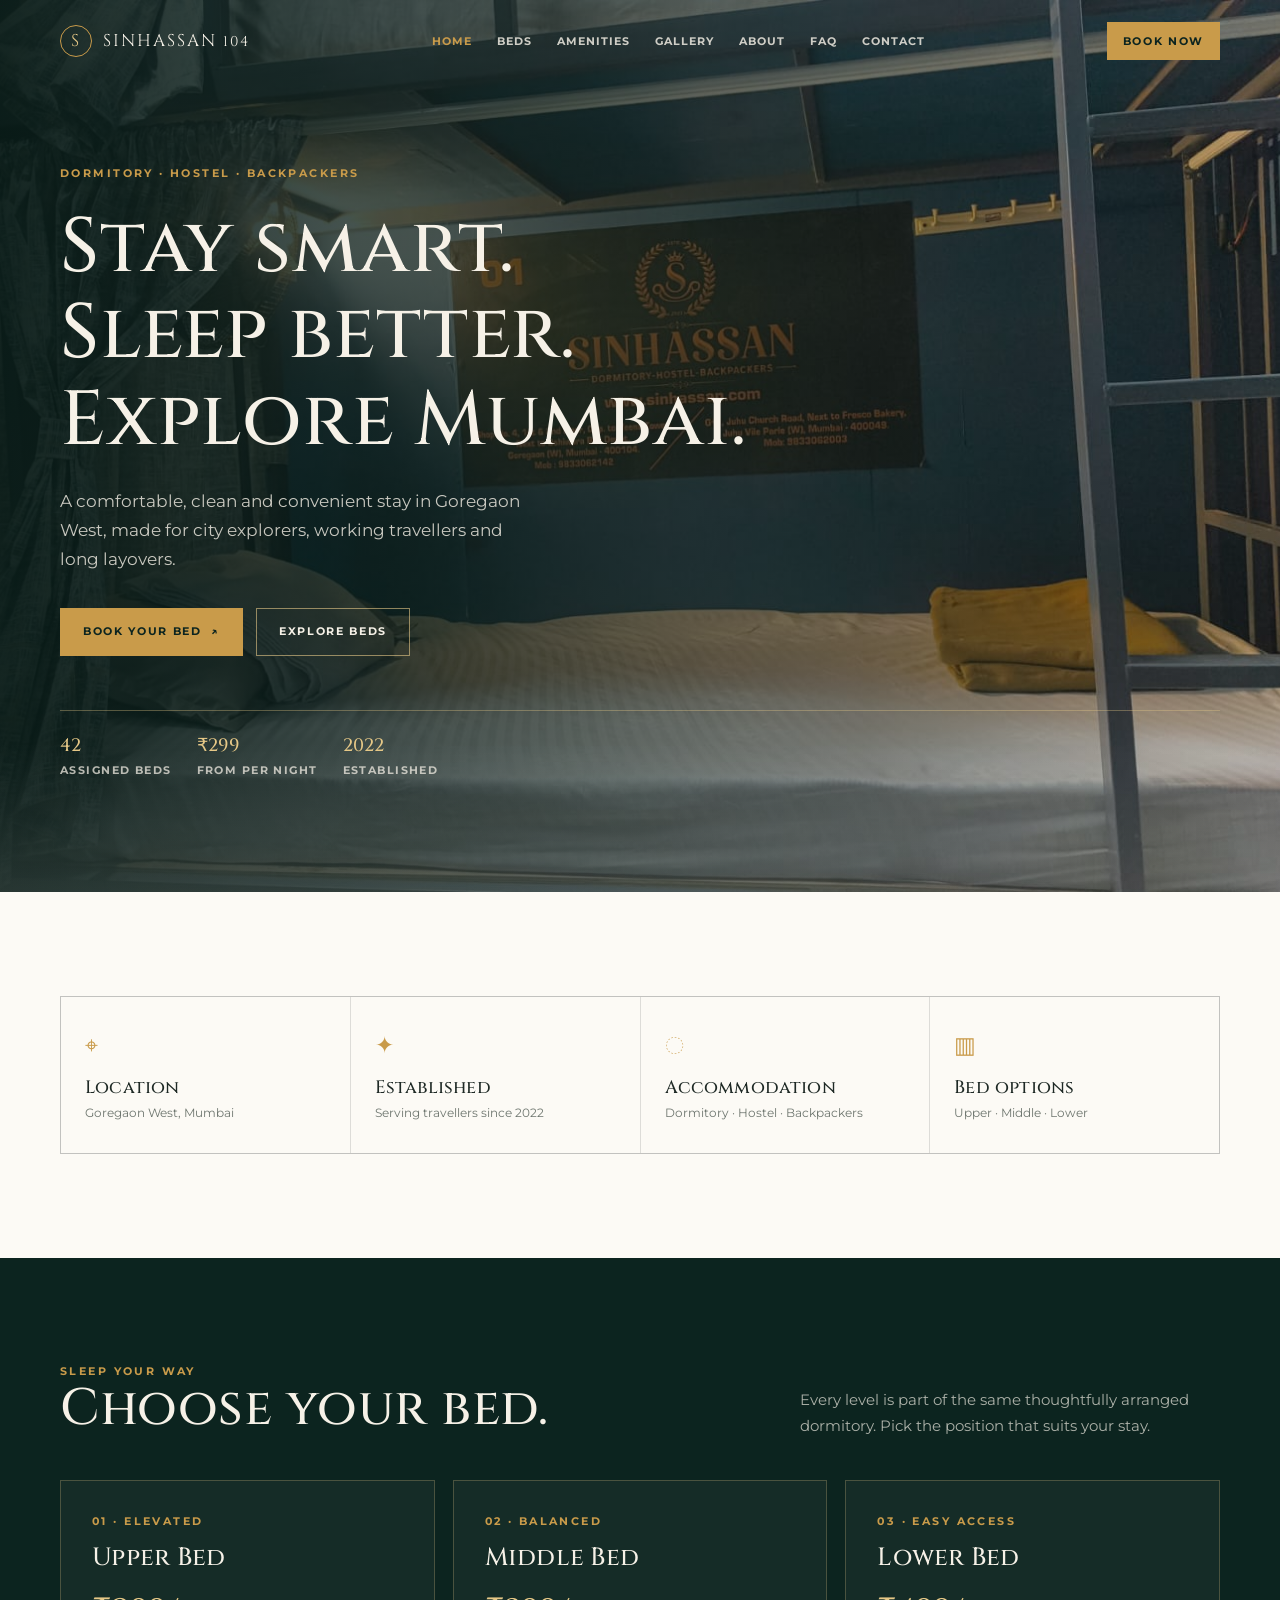
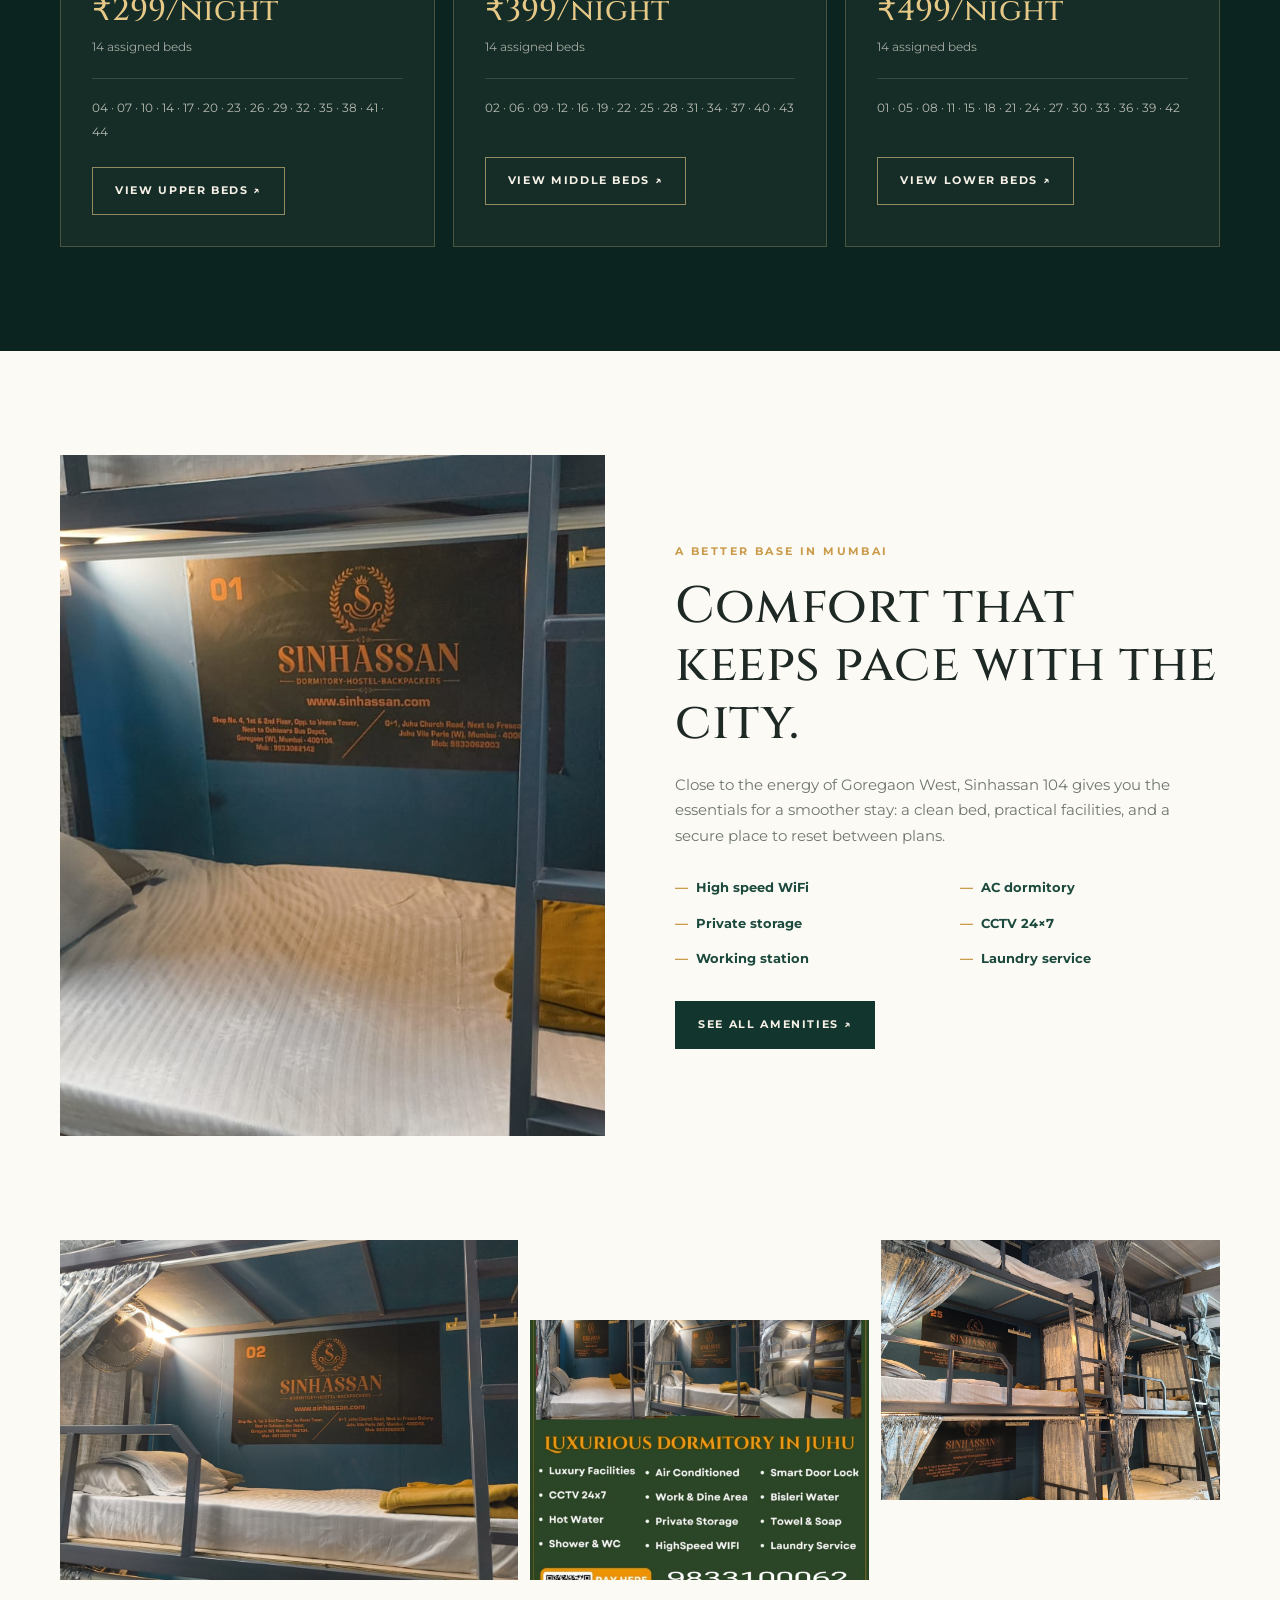
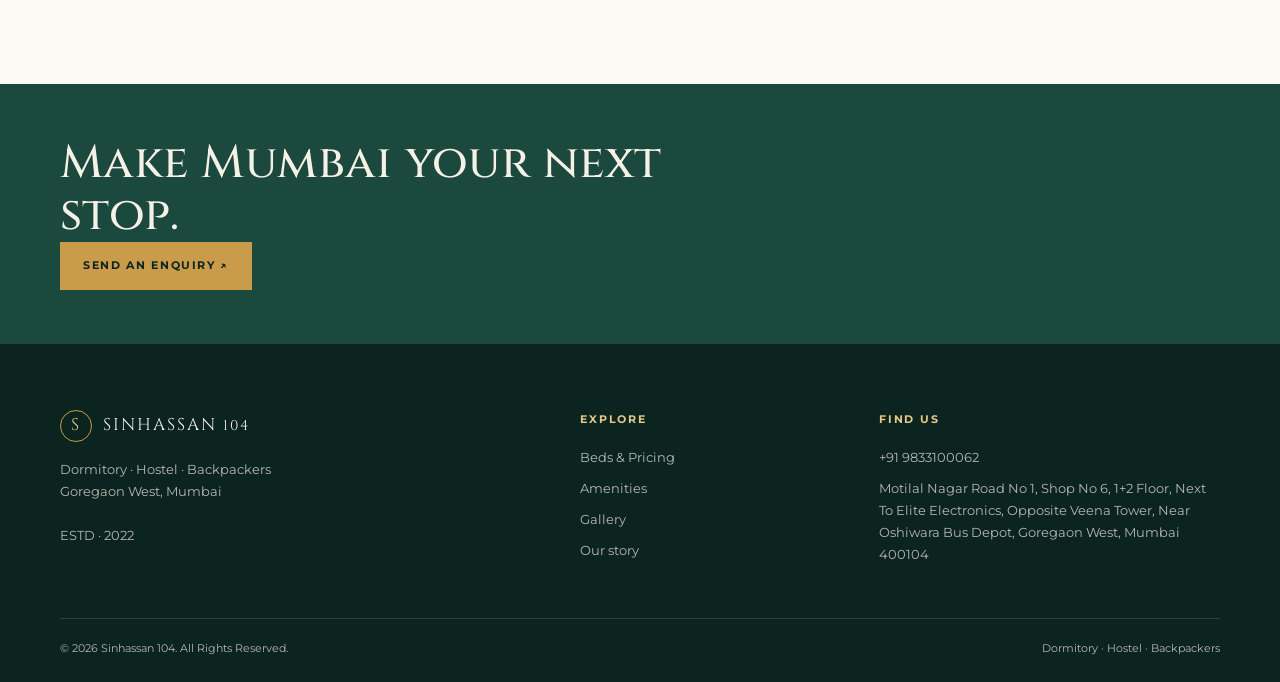
==== commit 1d0731bb: "Add files via upload" ====
--- a/index.html
+++ b/index.html
@@ -1,1150 +1,63 @@
-<!DOCTYPE html>
+<!doctype html>
 <html lang="en">
 <head>
-    <meta charset="UTF-8">
-    <meta name="viewport" content="width=device-width, initial-scale=1.0">
+  <meta charset="utf-8">
+  <meta name="viewport" content="width=device-width, initial-scale=1">
+  <title>Sinhassan 104 | Dormitory, Hostel & Backpackers in Goregaon West</title>
+  <meta name="description" content="A clean, comfortable dormitory and hostel stay in Goregaon West, Mumbai. Choose from upper, middle and lower beds at Sinhassan 104.">
+  <link rel="preconnect" href="https://fonts.googleapis.com">
+  <link rel="preconnect" href="https://fonts.gstatic.com" crossorigin>
+  <link href="https://fonts.googleapis.com/css2?family=Cinzel:wght@500;600&family=Montserrat:wght@400;500;600;700&display=swap" rel="stylesheet">
+  <link rel="stylesheet" href="style.css">
+</head>
+<body>
+  <header class="site-header">
+    <div class="container nav">
+      <a class="brand" href="index.html"><span class="brand-mark">S</span><span>SINHASSAN <small>104</small></span></a>
+      <nav class="nav-links" aria-label="Primary navigation">
+        <a href="index.html" aria-current="page">Home</a><a href="beds.html">Beds</a><a href="amenities.html">Amenities</a><a href="gallery.html">Gallery</a><a href="about.html">About</a><a href="faq.html">FAQ</a><a href="contact.html">Contact</a>
+      </nav>
+      <a class="button nav-book" href="booking.html">Book Now</a>
+      <button class="menu-toggle" type="button" aria-label="Open menu" aria-expanded="false">☰</button>
+    </div>
+  </header>
 
-    <title>SINHASSAN 104 | Premium Men's Hostel & Accommodation</title>
+  <main>
+    <section class="hero">
+      <div class="container hero-content fade-up">
+        <div class="eyebrow">Dormitory · Hostel · Backpackers</div>
+        <h1>Stay smart.<br>Sleep better.<br>Explore Mumbai.</h1>
+        <p class="hero-copy">A comfortable, clean and convenient stay in Goregaon West, made for city explorers, working travellers and long layovers.</p>
+        <div class="hero-actions"><a class="button" href="booking.html">Book Your Bed <span>↗</span></a><a class="button button--outline" href="beds.html">Explore Beds</a></div>
+        <div class="hero-meta"><span><strong>42</strong> assigned beds</span><span><strong>₹299</strong> from per night</span><span><strong>2022</strong> established</span></div>
+      </div>
+    </section>
 
-    <meta name="description"
-        content="SINHASSAN 104 - Premium men's accommodation in Goregaon West, Mumbai. Comfortable rooms, modern amenities, high-speed WiFi, AC, CCTV and more.">
+    <section class="section" aria-label="Quick information">
+      <div class="container info-grid fade-up">
+        <article class="info-card"><div class="info-icon">⌖</div><h3>Location</h3><p>Goregaon West, Mumbai</p></article>
+        <article class="info-card"><div class="info-icon">✦</div><h3>Established</h3><p>Serving travellers since 2022</p></article>
+        <article class="info-card"><div class="info-icon">◌</div><h3>Accommodation</h3><p>Dormitory · Hostel · Backpackers</p></article>
+        <article class="info-card"><div class="info-icon">▥</div><h3>Bed options</h3><p>Upper · Middle · Lower</p></article>
+      </div>
+    </section>
 
-    <!-- Google Fonts -->
-    <link rel="preconnect" href="https://fonts.googleapis.com">
-    <link rel="preconnect" href="https://fonts.gstatic.com" crossorigin>
+    <section class="section section--dark">
+      <div class="container">
+        <div class="section-heading fade-up"><div><div class="eyebrow">Sleep your way</div><h2>Choose your bed.</h2></div><p>Every level is part of the same thoughtfully arranged dormitory. Pick the position that suits your stay.</p></div>
+        <div class="bed-grid">
+          <article class="bed-card fade-up"><div class="eyebrow">01 · Elevated</div><h3>Upper Bed</h3><div class="price">₹299<span>/night</span></div><div class="bed-count">14 assigned beds</div><div class="bed-numbers">04 · 07 · 10 · 14 · 17 · 20 · 23 · 26 · 29 · 32 · 35 · 38 · 41 · 44</div><a class="button button--outline" href="beds.html#upper">View Upper Beds ↗</a></article>
+          <article class="bed-card fade-up"><div class="eyebrow">02 · Balanced</div><h3>Middle Bed</h3><div class="price">₹399<span>/night</span></div><div class="bed-count">14 assigned beds</div><div class="bed-numbers">02 · 06 · 09 · 12 · 16 · 19 · 22 · 25 · 28 · 31 · 34 · 37 · 40 · 43</div><a class="button button--outline" href="beds.html#middle">View Middle Beds ↗</a></article>
+          <article class="bed-card fade-up"><div class="eyebrow">03 · Easy access</div><h3>Lower Bed</h3><div class="price">₹499<span>/night</span></div><div class="bed-count">14 assigned beds</div><div class="bed-numbers">01 · 05 · 08 · 11 · 15 · 18 · 21 · 24 · 27 · 30 · 33 · 36 · 39 · 42</div><a class="button button--outline" href="beds.html#lower">View Lower Beds ↗</a></article>
+        </div>
+      </div>
+    </section>
 
-    <link href="https://fonts.googleapis.com/css2?family=Cinzel:wght@400;500;600;700;800&family=Montserrat:wght@400;500;600;700&display=swap"
-        rel="stylesheet">
-
-    <!-- Font Awesome -->
-    <link rel="stylesheet"
-        href="https://cdnjs.cloudflare.com/ajax/libs/font-awesome/6.5.2/css/all.min.css">
-
-    <!-- Main CSS -->
-    <link rel="stylesheet" href="style.css">
-</head>
-
-<body>
-
-    <!-- =========================
-         PRELOADER
-    ========================== -->
-    <div class="preloader" id="preloader">
-        <div class="preloader-logo">SINHASSAN</div>
-        <div class="preloader-branch">104</div>
-        <div class="preloader-line"></div>
-        <p>PREMIUM LIVING</p>
-    </div>
-
-
-    <!-- =========================
-         HEADER
-    ========================== -->
-    <header class="site-header" id="siteHeader">
-
-        <div class="container header-container">
-
-            <a href="#home" class="logo">
-                <span class="logo-main">SINHASSAN</span>
-                <span class="logo-number">104</span>
-            </a>
-
-            <!-- Desktop Navigation -->
-            <nav class="desktop-nav">
-                <a href="#home">Home</a>
-                <a href="#amenities">Amenities</a>
-                <a href="#about">About</a>
-                <a href="#gallery">Gallery</a>
-                <a href="#why">Why Us</a>
-                <a href="#faq">FAQ</a>
-                <a href="#contact">Contact</a>
-            </nav>
-
-            <a href="#booking" class="header-button">
-                Book Now
-            </a>
-
-            <!-- Mobile Menu -->
-            <button class="menu-toggle" id="menuToggle" aria-label="Open Menu">
-                <span></span>
-                <span></span>
-                <span></span>
-            </button>
-
-        </div>
-
-        <!-- Mobile Navigation -->
-        <nav class="mobile-nav" id="mobileNav">
-
-            <a href="#home">Home</a>
-            <a href="#amenities">Amenities</a>
-            <a href="#about">About</a>
-            <a href="#gallery">Gallery</a>
-            <a href="#why">Why Us</a>
-            <a href="#faq">FAQ</a>
-            <a href="#contact">Contact</a>
-
-            <a href="#booking" class="mobile-book">
-                Book Now
-            </a>
-
-        </nav>
-
-    </header>
-
-
-    <!-- =========================
-         HERO
-    ========================== -->
-    <main>
-
-        <section class="hero" id="home">
-
-            <!-- NORMAL IMAGE - NOT VIDEO BACKGROUND -->
-            <div class="hero-image">
-                <img src="1.jpg"
-                     alt="SINHASSAN 104">
-            </div>
-
-            <div class="hero-overlay"></div>
-
-            <div class="container hero-content">
-
-                <p class="eyebrow">
-                    PREMIUM MEN'S ACCOMMODATION
-                </p>
-
-                <h1>
-                    SINHASSAN
-                    <span>104</span>
-                </h1>
-
-                <div class="hero-line"></div>
-
-                <p class="hero-location">
-                    <i class="fa-solid fa-location-dot"></i>
-                    Goregaon West, Mumbai
-                </p>
-
-                <p class="hero-address">
-                    Motilal Nagar Road No 1, Shop No 6,
-                    1+2 Floor, Next To Elite Electronics,
-                    Opposite To Veena Tower,
-                    Near Oshiwara Bus Depot,
-                    Goregaon West, Mumbai 400104
-                </p>
-
-                <div class="hero-buttons">
-
-                    <a href="#booking" class="btn btn-primary">
-                        Book Your Stay
-                    </a>
-
-                    <a href="#gallery" class="btn btn-outline">
-                        Explore Rooms
-                    </a>
-
-                </div>
-
-            </div>
-
-        </section>
-
-
-        <!-- =========================
-             INTRO STRIP
-        ========================== -->
-        <section class="intro-strip">
-
-            <div class="container intro-grid">
-
-                <div class="intro-item">
-                    <i class="fa-solid fa-house"></i>
-                    <div>
-                        <strong>Premium Living</strong>
-                        <span>Designed For Comfort</span>
-                    </div>
-                </div>
-
-                <div class="intro-item">
-                    <i class="fa-solid fa-wifi"></i>
-                    <div>
-                        <strong>High Speed WiFi</strong>
-                        <span>Stay Connected</span>
-                    </div>
-                </div>
-
-                <div class="intro-item">
-                    <i class="fa-solid fa-shield-halved"></i>
-                    <div>
-                        <strong>24×7 Security</strong>
-                        <span>CCTV Surveillance</span>
-                    </div>
-                </div>
-
-                <div class="intro-item">
-                    <i class="fa-solid fa-location-dot"></i>
-                    <div>
-                        <strong>Prime Location</strong>
-                        <span>Goregaon West</span>
-                    </div>
-                </div>
-
-            </div>
-
-        </section>
-
-
-        <!-- =========================
-             AMENITIES
-        ========================== -->
-        <section class="section amenities-section" id="amenities">
-
-            <div class="container">
-
-                <div class="section-heading">
-
-                    <p class="section-label">
-                        PREMIUM AMENITIES
-                    </p>
-
-                    <h2>
-                        Everything You Need
-                    </h2>
-
-                    <p>
-                        Thoughtfully designed facilities for a
-                        comfortable, convenient and premium living experience.
-                    </p>
-
-                </div>
-
-
-                <div class="amenities-grid">
-
-                    <div class="amenity-card">
-                        <i class="fa-solid fa-lock"></i>
-                        <h3>Smart Door Lock</h3>
-                        <p>Secure and convenient access.</p>
-                    </div>
-
-                    <div class="amenity-card">
-                        <i class="fa-solid fa-snowflake"></i>
-                        <h3>AC</h3>
-                        <p>Comfortable rooms throughout the year.</p>
-                    </div>
-
-                    <div class="amenity-card">
-                        <i class="fa-solid fa-video"></i>
-                        <h3>CCTV 24×7</h3>
-                        <p>Round-the-clock security surveillance.</p>
-                    </div>
-
-                    <div class="amenity-card">
-                        <i class="fa-solid fa-briefcase"></i>
-                        <h3>Working Station</h3>
-                        <p>A dedicated space for work and study.</p>
-                    </div>
-
-                    <div class="amenity-card">
-                        <i class="fa-solid fa-utensils"></i>
-                        <h3>Dining Area</h3>
-                        <p>Comfortable common dining space.</p>
-                    </div>
-
-                    <div class="amenity-card">
-                        <i class="fa-solid fa-bottle-water"></i>
-                        <h3>Bisleri Water</h3>
-                        <p>Quality drinking water facility.</p>
-                    </div>
-
-                    <div class="amenity-card">
-                        <i class="fa-solid fa-temperature-arrow-up"></i>
-                        <h3>Hot Water</h3>
-                        <p>Hot water facility for daily comfort.</p>
-                    </div>
-
-                    <div class="amenity-card">
-                        <i class="fa-solid fa-box"></i>
-                        <h3>Private Storage</h3>
-                        <p>Personal storage space for your belongings.</p>
-                    </div>
-
-                    <div class="amenity-card">
-                        <i class="fa-solid fa-bath"></i>
-                        <h3>Free Towel & Soap</h3>
-                        <p>Essential amenities provided.</p>
-                    </div>
-
-                    <div class="amenity-card">
-                        <i class="fa-solid fa-shower"></i>
-                        <h3>Shower & WC</h3>
-                        <p>Clean and convenient facilities.</p>
-                    </div>
-
-                    <div class="amenity-card">
-                        <i class="fa-solid fa-wifi"></i>
-                        <h3>High Speed WiFi</h3>
-                        <p>Fast internet connectivity.</p>
-                    </div>
-
-                    <div class="amenity-card">
-                        <i class="fa-solid fa-shirt"></i>
-                        <h3>Laundry Service</h3>
-                        <p>Convenient laundry facilities.</p>
-                    </div>
-
-                </div>
-
-            </div>
-
-        </section>
-
-
-        <!-- =========================
-             ABOUT
-        ========================== -->
-        <section class="section about-section" id="about">
-
-            <div class="container about-grid">
-
-                <div class="about-image">
-
-                    <img src="2.jpg"
-                         alt="SINHASSAN 104 Room">
-
-                    <div class="image-badge">
-                        <strong>104</strong>
-                        <span>SINHASSAN</span>
-                    </div>
-
-                </div>
-
-
-                <div class="about-content">
-
-                    <p class="section-label">
-                        ABOUT SINHASSAN
-                    </p>
-
-                    <h2>
-                        More Than Just A Place To Stay
-                    </h2>
-
-                    <p>
-                        SINHASSAN is designed to provide a premium,
-                        comfortable and convenient living experience.
-                        Every detail has been carefully considered to
-                        make everyday living easier.
-                    </p>
-
-                    <p>
-                        From modern rooms and essential amenities to
-                        security and connectivity, SINHASSAN provides
-                        everything you need for a comfortable stay.
-                    </p>
-
-                    <div class="about-points">
-
-                        <div>
-                            <i class="fa-solid fa-check"></i>
-                            <span>Premium Accommodation</span>
-                        </div>
-
-                        <div>
-                            <i class="fa-solid fa-check"></i>
-                            <span>Modern Facilities</span>
-                        </div>
-
-                        <div>
-                            <i class="fa-solid fa-check"></i>
-                            <span>Secure Environment</span>
-                        </div>
-
-                        <div>
-                            <i class="fa-solid fa-check"></i>
-                            <span>Prime Location</span>
-                        </div>
-
-                    </div>
-
-                </div>
-
-            </div>
-
-        </section>
-
-
-        <!-- =========================
-             STATS
-        ========================== -->
-        <section class="stats-section">
-
-            <div class="container stats-grid">
-
-                <div class="stat">
-                    <strong class="counter" data-target="24">0</strong>
-                    <span>×7 SECURITY</span>
-                </div>
-
-                <div class="stat">
-                    <strong class="counter" data-target="12">0</strong>
-                    <span>PREMIUM AMENITIES</span>
-                </div>
-
-                <div class="stat">
-                    <strong class="counter" data-target="100">0</strong>
-                    <span>COMFORT</span>
-                </div>
-
-                <div class="stat">
-                    <strong>104</strong>
-                    <span>SINHASSAN</span>
-                </div>
-
-            </div>
-
-        </section>
-
-
-        <!-- =========================
-             GALLERY
-        ========================== -->
-        <section class="section gallery-section" id="gallery">
-
-            <div class="container">
-
-                <div class="section-heading">
-
-                    <p class="section-label">
-                        OUR SPACE
-                    </p>
-
-                    <h2>
-                        Explore SINHASSAN 104
-                    </h2>
-
-                    <p>
-                        Take a look at the rooms, facilities and
-                        overall experience at SINHASSAN 104.
-                    </p>
-
-                </div>
-
-
-                <div class="gallery-grid">
-
-                    <div class="gallery-item">
-                        <img src="3.jpg"
-                             alt="SINHASSAN 104">
-                    </div>
-
-                    <div class="gallery-item">
-                        <img src="4.jpg"
-                             alt="SINHASSAN 104">
-                    </div>
-
-                    <div class="gallery-item">
-                        <img src="5.jpg"
-                             alt="SINHASSAN 104">
-                    </div>
-
-                    <div class="gallery-item">
-                        <img src="6.jpg"
-                             alt="SINHASSAN 104">
-                    </div>
-
-                    <div class="gallery-item">
-                        <img src="7.jpg"
-                             alt="SINHASSAN 104">
-                    </div>
-
-                    <div class="gallery-item">
-                        <img src="8.jpg"
-                             alt="SINHASSAN 104">
-                    </div>
-
-                    <div class="gallery-item">
-                        <img src="9.jpg"
-                             alt="SINHASSAN 104">
-                    </div>
-
-                    <div class="gallery-item">
-                        <img src="10.jpg"
-                             alt="SINHASSAN 104">
-                    </div>
-
-                    <div class="gallery-item">
-                        <img src="11.jpg"
-                             alt="SINHASSAN 104">
-                    </div>
-
-                </div>
-
-            </div>
-
-        </section>
-
-
-        <!-- =========================
-             VIDEO 1
-             NORMAL VIDEO — NOT BACKGROUND
-        ========================== -->
-        <section class="section video-section">
-
-            <div class="container">
-
-                <div class="section-heading">
-
-                    <p class="section-label">
-                        EXPERIENCE SINHASSAN
-                    </p>
-
-                    <h2>
-                        Take A Look Inside
-                    </h2>
-
-                </div>
-
-                <div class="video-wrapper">
-
-                    <video controls preload="metadata" poster="12.jpg">
-
-                        <source src="14.mp4"
-                                type="video/mp4">
-
-                        Your browser does not support the video tag.
-
-                    </video>
-
-                </div>
-
-            </div>
-
-        </section>
-
-
-        <!-- =========================
-             WHY CHOOSE US
-        ========================== -->
-        <section class="section why-section" id="why">
-
-            <div class="container">
-
-                <div class="section-heading">
-
-                    <p class="section-label">
-                        WHY SINHASSAN
-                    </p>
-
-                    <h2>
-                        Why Choose Us
-                    </h2>
-
-                    <p>
-                        A premium accommodation experience designed
-                        around comfort, convenience and security.
-                    </p>
-
-                </div>
-
-
-                <div class="why-grid">
-
-                    <div class="why-card">
-
-                        <div class="why-number">01</div>
-
-                        <i class="fa-solid fa-location-dot"></i>
-
-                        <h3>Prime Location</h3>
-
-                        <p>
-                            Conveniently located in Goregaon West,
-                            Mumbai with easy access to the surrounding area.
-                        </p>
-
-                    </div>
-
-
-                    <div class="why-card">
-
-                        <div class="why-number">02</div>
-
-                        <i class="fa-solid fa-shield-halved"></i>
-
-                        <h3>Safety & Security</h3>
-
-                        <p>
-                            CCTV surveillance and secure access help
-                            provide peace of mind throughout your stay.
-                        </p>
-
-                    </div>
-
-
-                    <div class="why-card">
-
-                        <div class="why-number">03</div>
-
-                        <i class="fa-solid fa-wifi"></i>
-
-                        <h3>Modern Facilities</h3>
-
-                        <p>
-                            From high-speed WiFi to AC, working stations,
-                            storage and laundry facilities.
-                        </p>
-
-                    </div>
-
-
-                    <div class="why-card">
-
-                        <div class="why-number">04</div>
-
-                        <i class="fa-solid fa-house"></i>
-
-                        <h3>Comfortable Living</h3>
-
-                        <p>
-                            Thoughtfully planned spaces designed for
-                            comfortable everyday living.
-                        </p>
-
-                    </div>
-
-                </div>
-
-            </div>
-
-        </section>
-
-
-        <!-- =========================
-             VIDEO 2
-             NORMAL VIDEO — NOT BACKGROUND
-        ========================== -->
-        <section class="section video-section video-section-light">
-
-            <div class="container">
-
-                <div class="video-wrapper">
-
-                    <video controls preload="metadata" poster="13.jpg">
-
-                        <source src="15.mp4"
-                                type="video/mp4">
-
-                        Your browser does not support the video tag.
-
-                    </video>
-
-                </div>
-
-            </div>
-
-        </section>
-
-
-        <!-- =========================
-             FAQ
-        ========================== -->
-        <section class="section faq-section" id="faq">
-
-            <div class="container">
-
-                <div class="section-heading">
-
-                    <p class="section-label">
-                        FAQ
-                    </p>
-
-                    <h2>
-                        Frequently Asked Questions
-                    </h2>
-
-                </div>
-
-
-                <div class="faq-list">
-
-                    <div class="faq-item">
-
-                        <button class="faq-question">
-                            <span>
-                                What is SINHASSAN 104?
-                            </span>
-
-                            <i class="fa-solid fa-plus"></i>
-                        </button>
-
-                        <div class="faq-answer">
-                            <p>
-                                SINHASSAN 104 is a premium men's
-                                accommodation located in Goregaon West,
-                                Mumbai.
-                            </p>
-                        </div>
-
-                    </div>
-
-
-                    <div class="faq-item">
-
-                        <button class="faq-question">
-                            <span>
-                                Where is SINHASSAN 104 located?
-                            </span>
-
-                            <i class="fa-solid fa-plus"></i>
-                        </button>
-
-                        <div class="faq-answer">
-                            <p>
-                                Motilal Nagar Road No 1, Shop No 6,
-                                1+2 Floor, Next To Elite Electronics,
-                                Opposite To Veena Tower,
-                                Near Oshiwara Bus Depot,
-                                Goregaon West, Mumbai 400104.
-                            </p>
-                        </div>
-
-                    </div>
-
-
-                    <div class="faq-item">
-
-                        <button class="faq-question">
-                            <span>
-                                Is WiFi available?
-                            </span>
-
-                            <i class="fa-solid fa-plus"></i>
-                        </button>
-
-                        <div class="faq-answer">
-                            <p>
-                                Yes. High-speed WiFi is available.
-                            </p>
-                        </div>
-
-                    </div>
-
-
-                    <div class="faq-item">
-
-                        <button class="faq-question">
-                            <span>
-                                Is the property secure?
-                            </span>
-
-                            <i class="fa-solid fa-plus"></i>
-                        </button>
-
-                        <div class="faq-answer">
-                            <p>
-                                Yes. The property provides CCTV
-                                surveillance and secure access facilities.
-                            </p>
-                        </div>
-
-                    </div>
-
-
-                    <div class="faq-item">
-
-                        <button class="faq-question">
-                            <span>
-                                Are laundry facilities available?
-                            </span>
-
-                            <i class="fa-solid fa-plus"></i>
-                        </button>
-
-                        <div class="faq-answer">
-                            <p>
-                                Yes. Laundry service is available.
-                            </p>
-                        </div>
-
-                    </div>
-
-
-                    <div class="faq-item">
-
-                        <button class="faq-question">
-                            <span>
-                                How can I contact SINHASSAN 104?
-                            </span>
-
-                            <i class="fa-solid fa-plus"></i>
-                        </button>
-
-                        <div class="faq-answer">
-                            <p>
-                                You can call or WhatsApp us directly
-                                on 9833100062.
-                            </p>
-                        </div>
-
-                    </div>
-
-                </div>
-
-            </div>
-
-        </section>
-
-
-        <!-- =========================
-             BOOKING CTA
-        ========================== -->
-        <section class="booking-section" id="booking">
-
-            <div class="container booking-content">
-
-                <p class="section-label">
-                    READY TO MOVE IN?
-                </p>
-
-                <h2>
-                    Make SINHASSAN 104
-                    Your New Home
-                </h2>
-
-                <p>
-                    Contact us today to enquire about availability
-                    and booking.
-                </p>
-
-                <div class="booking-buttons">
-
-                    <a href="tel:+919833100062"
-                       class="btn btn-primary">
-
-                        <i class="fa-solid fa-phone"></i>
-                        Call Now
-
-                    </a>
-
-                    <a href="https://wa.me/919833100062"
-                       target="_blank"
-                       rel="noopener"
-                       class="btn btn-outline">
-
-                        <i class="fa-brands fa-whatsapp"></i>
-                        WhatsApp
-
-                    </a>
-
-                </div>
-
-            </div>
-
-        </section>
-
-
-        <!-- =========================
-             CONTACT
-        ========================== -->
-        <section class="section contact-section" id="contact">
-
-            <div class="container">
-
-                <div class="section-heading">
-
-                    <p class="section-label">
-                        GET IN TOUCH
-                    </p>
-
-                    <h2>
-                        Contact SINHASSAN 104
-                    </h2>
-
-                </div>
-
-
-                <div class="contact-grid">
-
-                    <!-- Contact Details -->
-                    <div class="contact-details">
-
-                        <div class="contact-item">
-
-                            <div class="contact-icon">
-                                <i class="fa-solid fa-location-dot"></i>
-                            </div>
-
-                            <div>
-                                <h3>Address</h3>
-
-                                <p>
-                                    Motilal Nagar Road No 1,
-                                    Shop No 6, 1+2 Floor,<br>
-                                    Next To Elite Electronics,<br>
-                                    Opposite To Veena Tower,<br>
-                                    Near Oshiwara Bus Depot,<br>
-                                    Goregaon West,
-                                    Mumbai 400104
-                                </p>
-                            </div>
-
-                        </div>
-
-
-                        <div class="contact-item">
-
-                            <div class="contact-icon">
-                                <i class="fa-solid fa-phone"></i>
-                            </div>
-
-                            <div>
-                                <h3>Phone</h3>
-
-                                <a href="tel:+919833100062">
-                                    +91 98331 00062
-                                </a>
-                            </div>
-
-                        </div>
-
-
-                        <div class="contact-item">
-
-                            <div class="contact-icon">
-                                <i class="fa-brands fa-whatsapp"></i>
-                            </div>
-
-                            <div>
-                                <h3>WhatsApp</h3>
-
-                                <a href="https://wa.me/919833100062"
-                                   target="_blank"
-                                   rel="noopener">
-                                    +91 98331 00062
-                                </a>
-                            </div>
-
-                        </div>
-
-
-                        <div class="contact-item">
-
-                            <div class="contact-icon">
-                                <i class="fa-solid fa-user"></i>
-                            </div>
-
-                            <div>
-                                <h3>Contact</h3>
-
-                                <p>
-                                    rupesh.h.gugale
-                                </p>
-                            </div>
-
-                        </div>
-
-                    </div>
-
-
-                    <!-- Map -->
-                    <div class="map-container">
-
-                        <iframe
-                            src="https://www.google.com/maps?q=Motilal%20Nagar%20Road%20No%201%20Goregaon%20West%20Mumbai%20400104&output=embed"
-                            loading="lazy"
-                            referrerpolicy="no-referrer-when-downgrade"
-                            allowfullscreen>
-                        </iframe>
-
-                    </div>
-
-                </div>
-
-            </div>
-
-        </section>
-
-
-        <!-- =========================
-             FINAL CTA
-        ========================== -->
-        <section class="final-cta">
-
-            <div class="container">
-
-                <p class="section-label">
-                    SINHASSAN 104
-                </p>
-
-                <h2>
-                    Premium Living.
-                    Better Experience.
-                </h2>
-
-                <a href="https://wa.me/919833100062"
-                   target="_blank"
-                   rel="noopener"
-                   class="btn btn-primary">
-
-                    <i class="fa-brands fa-whatsapp"></i>
-                    Enquire Now
-
-                </a>
-
-            </div>
-
-        </section>
-
-    </main>
-
-
-    <!-- =========================
-         FOOTER
-    ========================== -->
-    <footer class="site-footer">
-
-        <div class="container footer-grid">
-
-            <div class="footer-brand">
-
-                <a href="#home" class="logo">
-                    <span class="logo-main">SINHASSAN</span>
-                    <span class="logo-number">104</span>
-                </a>
-
-                <p>
-                    Premium men's accommodation designed
-                    for comfortable modern living.
-                </p>
-
-            </div>
-
-
-            <div class="footer-links">
-
-                <h3>Quick Links</h3>
-
-                <a href="#home">Home</a>
-                <a href="#amenities">Amenities</a>
-                <a href="#about">About</a>
-                <a href="#gallery">Gallery</a>
-                <a href="#faq">FAQ</a>
-                <a href="#contact">Contact</a>
-
-            </div>
-
-
-            <div class="footer-contact">
-
-                <h3>Contact</h3>
-
-                <p>
-                    Goregaon West,<br>
-                    Mumbai 400104
-                </p>
-
-                <a href="tel:+919833100062">
-                    +91 98331 00062
-                </a>
-
-                <a href="https://wa.me/919833100062"
-                   target="_blank"
-                   rel="noopener">
-
-                    WhatsApp
-
-                </a>
-
-            </div>
-
-        </div>
-
-
-        <div class="footer-bottom">
-
-            <div class="container">
-
-                <p>
-                    © 2026 SINHASSAN 104. All Rights Reserved.
-                </p>
-
-            </div>
-
-        </div>
-
-    </footer>
-
-
-    <!-- =========================
-         LIGHTBOX
-    ========================== -->
-    <div class="lightbox" id="lightbox">
-
-        <button class="lightbox-close"
-                id="lightboxClose"
-                aria-label="Close">
-
-            <i class="fa-solid fa-xmark"></i>
-
-        </button>
-
-        <button class="lightbox-prev"
-                id="lightboxPrev"
-                aria-label="Previous">
-
-            <i class="fa-solid fa-chevron-left"></i>
-
-        </button>
-
-        <div class="lightbox-content">
-
-            <img src=""
-                 id="lightboxImage"
-                 alt="SINHASSAN 104">
-
-        </div>
-
-        <button class="lightbox-next"
-                id="lightboxNext"
-                aria-label="Next">
-
-            <i class="fa-solid fa-chevron-right"></i>
-
-        </button>
-
-    </div>
-
-
-    <!-- =========================
-         FLOATING WHATSAPP
-    ========================== -->
-    <a href="https://wa.me/919833100062"
-       class="floating-whatsapp"
-       target="_blank"
-       rel="noopener"
-       aria-label="WhatsApp">
-
-        <i class="fa-brands fa-whatsapp"></i>
-
-    </a>
-
-
-    <!-- =========================
-         BACK TO TOP
-    ========================== -->
-    <button class="back-to-top"
-            id="backToTop"
-            aria-label="Back to top">
-
-        <i class="fa-solid fa-arrow-up"></i>
-
-    </button>
-
-
-    <!-- JavaScript -->
-    <script src="script.js"></script>
-
+    <section class="section"><div class="container split fade-up"><div class="split-image"><img src="8.jpg" alt="Clean made-up dormitory bed with privacy curtain" loading="lazy"></div><div class="split-copy"><div class="eyebrow">A better base in Mumbai</div><h2>Comfort that keeps pace with the city.</h2><p>Close to the energy of Goregaon West, Sinhassan 104 gives you the essentials for a smoother stay: a clean bed, practical facilities, and a secure place to reset between plans.</p><ul class="feature-list"><li>High speed WiFi</li><li>AC dormitory</li><li>Private storage</li><li>CCTV 24×7</li><li>Working station</li><li>Laundry service</li></ul><a class="button button--dark" href="amenities.html">See all amenities ↗</a></div></div></section>
+    <section class="section" style="padding-top:0"><div class="container photo-strip fade-up"><img src="9.jpg" alt="Sinhassan 104 dormitory interior" loading="lazy"><img src="10.jpg" alt="Stacked dormitory beds" loading="lazy"><img src="11.jpg" alt="Dormitory sleeping area" loading="lazy"></div></section>
+    <section class="cta-band"><div class="container"><h2>Make Mumbai your next stop.</h2><a class="button" href="contact.html">Send an enquiry ↗</a></div></section>
+  </main>
+  <footer class="site-footer"><div class="container footer-grid"><div><a class="brand" href="index.html"><span class="brand-mark">S</span><span>SINHASSAN <small>104</small></span></a><p class="footer-copy">Dormitory · Hostel · Backpackers<br>Goregaon West, Mumbai<br><br>ESTD · 2022</p></div><div><div class="footer-title">Explore</div><div class="footer-links"><a href="beds.html">Beds & Pricing</a><a href="amenities.html">Amenities</a><a href="gallery.html">Gallery</a><a href="about.html">Our story</a></div></div><div><div class="footer-title">Find us</div><div class="footer-links"><a href="tel:+919833100062">+91 9833100062</a><span>Motilal Nagar Road No 1, Shop No 6, 1+2 Floor, Next To Elite Electronics, Opposite Veena Tower, Near Oshiwara Bus Depot, Goregaon West, Mumbai 400104</span></div></div></div><div class="container footer-bottom"><span>© 2026 Sinhassan 104. All Rights Reserved.</span><span>Dormitory · Hostel · Backpackers</span></div></footer>
+  <script src="script.js" defer></script>
 </body>
 </html>
--- a/style.css
+++ b/style.css
@@ -1,2023 +1,199 @@
-/* =========================================================
-   SINHASSAN 104
-   MAIN STYLESHEET
-========================================================= */
-
-
-/* =========================================================
-   ROOT VARIABLES
-========================================================= */
-
 :root {
-    --green: #0b2419;
-    --green-dark: #061810;
-    --green-light: #153b2b;
-
-    --gold: #b59655;
-    --gold-light: #d2b875;
-    --gold-dark: #8d7038;
-
-    --white: #ffffff;
-    --off-white: #fafafa;
-    --light: #f4f4f1;
-    --border: #e4e1d8;
-
-    --text: #1d241f;
-    --text-light: #69706b;
-    --black: #111111;
-
-    --heading-font: "Cinzel", serif;
-    --body-font: "Montserrat", sans-serif;
-
-    --container: 1240px;
-    --transition: 0.35s ease;
+  --green-950: #0c241f;
+  --green-900: #12352d;
+  --green-800: #1b493d;
+  --green-700: #286254;
+  --gold: #c99b4a;
+  --gold-light: #e6c887;
+  --cream: #f6f1e7;
+  --paper: #fcfaf5;
+  --ink: #1e2925;
+  --muted: #6e766f;
+  --line: rgba(30, 41, 37, .14);
+  --shadow: 0 18px 50px rgba(12, 36, 31, .12);
+  --serif: "Cinzel", Georgia, serif;
+  --sans: "Montserrat", Arial, sans-serif;
 }
 
+* { box-sizing: border-box; }
+html { scroll-behavior: smooth; }
+body { margin: 0; color: var(--ink); background: var(--paper); font: 400 15px/1.7 var(--sans); }
+img { display: block; max-width: 100%; }
+a { color: inherit; text-decoration: none; }
+button, input, select, textarea { font: inherit; }
+button, a { -webkit-tap-highlight-color: transparent; }
+.container { width: min(1160px, calc(100% - 48px)); margin-inline: auto; }
+.eyebrow { color: var(--gold); font-size: 11px; font-weight: 700; letter-spacing: .22em; text-transform: uppercase; }
+h1, h2, h3, h4 { margin: 0; font-family: var(--serif); font-weight: 500; line-height: 1.13; letter-spacing: .01em; }
+h1 { font-size: clamp(42px, 6vw, 82px); }
+h2 { font-size: clamp(31px, 4vw, 54px); }
+h3 { font-size: 25px; }
+p { margin: 0; }
+.section { padding: 104px 0; }
+.section--dark { color: var(--cream); background: var(--green-950); }
+.section-heading { display: flex; justify-content: space-between; gap: 32px; align-items: end; margin-bottom: 42px; }
+.section-heading p { max-width: 420px; color: var(--muted); }
+.section--dark .section-heading p { color: rgba(246, 241, 231, .68); }
+.button { display: inline-flex; align-items: center; justify-content: center; gap: 10px; min-height: 48px; padding: 0 22px; border: 1px solid var(--gold); color: var(--green-950); background: var(--gold); font-size: 11px; font-weight: 700; letter-spacing: .15em; text-transform: uppercase; transition: .25s ease; }
+.button:hover, .button:focus-visible { color: var(--cream); background: var(--green-800); border-color: var(--green-800); transform: translateY(-2px); }
+.button--outline { color: var(--cream); background: transparent; border-color: rgba(230, 200, 135, .6); }
+.button--outline:hover, .button--outline:focus-visible { color: var(--green-950); background: var(--gold-light); border-color: var(--gold-light); }
+.button--dark { color: var(--cream); background: var(--green-900); border-color: var(--green-900); }
+.button--dark:hover, .button--dark:focus-visible { background: var(--green-700); border-color: var(--green-700); }
+.site-header { position: fixed; z-index: 20; inset: 0 0 auto; color: var(--cream); transition: .3s ease; }
+.site-header.scrolled { color: var(--ink); background: rgba(252, 250, 245, .96); box-shadow: 0 6px 25px rgba(12, 36, 31, .08); backdrop-filter: blur(14px); }
+.nav { display: flex; align-items: center; justify-content: space-between; min-height: 82px; }
+.brand { display: flex; align-items: center; gap: 11px; font-family: var(--serif); font-size: 17px; letter-spacing: .12em; }
+.brand-mark { display: grid; place-items: center; width: 32px; height: 32px; border: 1px solid var(--gold); color: var(--gold-light); border-radius: 50%; font-size: 17px; }
+.nav-links { display: flex; align-items: center; gap: 25px; font-size: 11px; font-weight: 700; letter-spacing: .09em; text-transform: uppercase; }
+.nav-links a { opacity: .82; transition: .2s ease; }
+.nav-links a:hover, .nav-links a[aria-current="page"] { color: var(--gold); opacity: 1; }
+.nav-book { min-height: 38px; padding: 0 15px; }
+.menu-toggle { display: none; color: inherit; background: none; border: 0; font-size: 24px; }
+.hero { position: relative; display: grid; align-items: end; min-height: 760px; color: var(--cream); background: linear-gradient(90deg, rgba(7, 25, 21, .94) 0%, rgba(7, 25, 21, .62) 46%, rgba(7, 25, 21, .18) 100%), url("5.jpg") center/cover; }
+.hero::after { position: absolute; content: ""; inset: auto 0 0; height: 150px; background: linear-gradient(transparent, var(--paper)); opacity: .12; }
+.hero-content { position: relative; z-index: 1; padding: 164px 0 112px; }
+.hero h1 { max-width: 760px; margin: 22px 0; }
+.hero-copy { max-width: 475px; color: rgba(246, 241, 231, .8); font-size: 17px; }
+.hero-actions { display: flex; flex-wrap: wrap; gap: 13px; margin-top: 34px; }
+.hero-meta { display: flex; gap: 25px; margin-top: 54px; padding-top: 20px; border-top: 1px solid rgba(230, 200, 135, .35); color: rgba(246, 241, 231, .72); font-size: 11px; font-weight: 700; letter-spacing: .13em; text-transform: uppercase; }
+.hero-meta strong { display: block; color: var(--gold-light); font-size: 18px; font-family: var(--serif); font-weight: 500; letter-spacing: 0; }
+.info-grid { display: grid; grid-template-columns: repeat(4, 1fr); gap: 1px; background: var(--line); border: 1px solid var(--line); }
+.info-card { padding: 29px 24px; background: var(--paper); }
+.info-icon { color: var(--gold); font-size: 23px; }
+.info-card h3 { margin: 13px 0 5px; font-size: 18px; }
+.info-card p { color: var(--muted); font-size: 12px; }
+.bed-grid { display: grid; grid-template-columns: repeat(3, 1fr); gap: 18px; }
+.bed-card { padding: 31px; border: 1px solid rgba(230, 200, 135, .25); background: rgba(255,255,255,.035); transition: .25s ease; }
+.bed-card:hover { border-color: var(--gold); transform: translateY(-5px); }
+.bed-card h3 { margin: 13px 0 18px; color: var(--cream); }
+.price { color: var(--gold-light); font: 500 31px var(--serif); }
+.bed-count { margin: 5px 0 20px; color: rgba(246,241,231,.64); font-size: 12px; }
+.bed-numbers { min-height: 56px; padding-top: 17px; border-top: 1px solid rgba(246,241,231,.14); color: rgba(246,241,231,.72); font-size: 12px; line-height: 2; }
+.bed-card .button { margin-top: 23px; }
+.split { display: grid; grid-template-columns: 1fr 1fr; gap: 70px; align-items: center; }
+.split-image { overflow: hidden; aspect-ratio: 4 / 5; }
+.split-image img { width: 100%; height: 100%; object-fit: cover; }
+.split-copy p { color: var(--muted); }
+.split-copy .eyebrow { margin-bottom: 18px; }
+.split-copy h2 { margin-bottom: 20px; }
+.feature-list { display: grid; grid-template-columns: 1fr 1fr; gap: 13px 24px; margin: 28px 0 32px; padding: 0; list-style: none; color: var(--green-800); font-size: 13px; font-weight: 700; }
+.feature-list li::before { content: "—"; margin-right: 8px; color: var(--gold); }
+.photo-strip { display: grid; grid-template-columns: 1.15fr .85fr .85fr; gap: 12px; }
+.photo-strip img { width: 100%; height: 340px; object-fit: cover; }
+.photo-strip img:nth-child(2) { height: 260px; margin-top: 80px; }
+.photo-strip img:nth-child(3) { height: 260px; }
+.cta-band { display: flex; align-items: center; justify-content: space-between; gap: 30px; padding: 54px 0; color: var(--cream); background: var(--green-800); }
+.cta-band h2 { max-width: 640px; font-size: clamp(30px, 4vw, 46px); }
+.site-footer { padding: 66px 0 24px; color: rgba(246,241,231,.72); background: var(--green-950); }
+.footer-grid { display: grid; grid-template-columns: 1.35fr .7fr 1fr; gap: 60px; padding-bottom: 53px; }
+.site-footer .brand { color: var(--cream); margin-bottom: 16px; }
+.footer-copy { max-width: 320px; font-size: 13px; }
+.footer-title { margin-bottom: 17px; color: var(--gold-light); font-size: 11px; font-weight: 700; letter-spacing: .16em; text-transform: uppercase; }
+.footer-links { display: grid; gap: 9px; font-size: 13px; }
+.footer-links a:hover { color: var(--gold-light); }
+.footer-bottom { display: flex; justify-content: space-between; gap: 20px; padding-top: 20px; border-top: 1px solid rgba(246,241,231,.14); font-size: 11px; }
+.page-hero { padding: 183px 0 90px; color: var(--cream); background: linear-gradient(90deg, rgba(12,36,31,.96), rgba(12,36,31,.68)), url("2.jpg") center/cover; }
+.page-hero h1 { margin: 14px 0; font-size: clamp(43px, 7vw, 76px); }
+.page-hero p { max-width: 550px; color: rgba(246,241,231,.75); }
+.fade-up { opacity: 0; transform: translateY(18px); transition: opacity .7s ease, transform .7s ease; }
+.fade-up.visible { opacity: 1; transform: none; }
+.page-section { padding: 82px 0; }
+.bed-toolbar { display: flex; align-items: center; justify-content: space-between; gap: 20px; margin-bottom: 27px; }
+.filter-tabs { display: flex; gap: 8px; flex-wrap: wrap; }
+.filter-tab { padding: 10px 15px; border: 1px solid var(--line); color: var(--muted); background: transparent; cursor: pointer; font-size: 11px; font-weight: 700; letter-spacing: .1em; text-transform: uppercase; }
+.filter-tab.active, .filter-tab:hover { color: var(--cream); border-color: var(--green-800); background: var(--green-800); }
+.bed-section { margin-bottom: 54px; scroll-margin-top: 100px; }
+.bed-section h2 { margin-bottom: 6px; font-size: 32px; }
+.bed-section > p { margin-bottom: 20px; color: var(--muted); }
+.bed-list { display: grid; grid-template-columns: repeat(7, 1fr); gap: 9px; }
+.bed-tile { padding: 17px 10px; border: 1px solid var(--line); color: var(--ink); background: var(--paper); text-align: center; cursor: pointer; transition: .2s ease; }
+.bed-tile strong { display: block; color: var(--green-800); font: 500 24px var(--serif); }
+.bed-tile span { color: var(--muted); font-size: 10px; text-transform: uppercase; }
+.bed-tile:hover, .bed-tile.selected { border-color: var(--gold); background: #fff8e9; transform: translateY(-3px); }
+.selection-panel { position: sticky; bottom: 18px; z-index: 5; display: flex; align-items: center; justify-content: space-between; gap: 24px; margin-top: 46px; padding: 22px 27px; color: var(--cream); background: var(--green-900); box-shadow: var(--shadow); }
+.selection-panel h3 { margin-bottom: 2px; font-size: 23px; }
+.selection-panel p { color: rgba(246,241,231,.7); font-size: 12px; }
+.selection-price { color: var(--gold-light); font: 500 25px var(--serif); }
+.amenity-grid { display: grid; grid-template-columns: repeat(4, 1fr); gap: 1px; background: var(--line); border: 1px solid var(--line); }
+.amenity-card { min-height: 190px; padding: 27px; background: var(--paper); }
+.amenity-icon { color: var(--gold); font-size: 26px; }
+.amenity-card h3 { margin: 13px 0 7px; font-size: 20px; }
+.amenity-card p { color: var(--muted); font-size: 12px; }
+.gallery-filters { display: flex; gap: 8px; flex-wrap: wrap; margin-bottom: 28px; }
+.gallery-grid { display: grid; grid-template-columns: repeat(3, 1fr); gap: 14px; }
+.gallery-item { position: relative; overflow: hidden; min-height: 270px; border: 0; padding: 0; cursor: pointer; background: var(--green-900); }
+.gallery-item img { width: 100%; height: 100%; min-height: 270px; object-fit: cover; transition: transform .45s ease; }
+.gallery-item:hover img { transform: scale(1.05); }
+.gallery-item figcaption { position: absolute; right: 14px; bottom: 13px; left: 14px; color: white; font-size: 11px; font-weight: 700; letter-spacing: .12em; text-align: left; text-transform: uppercase; text-shadow: 0 1px 8px #000; }
+.lightbox { position: fixed; z-index: 50; display: none; place-items: center; inset: 0; padding: 30px; background: rgba(5, 17, 14, .94); }
+.lightbox.open { display: grid; }
+.lightbox img { max-width: min(1000px, 90vw); max-height: 78vh; object-fit: contain; }
+.lightbox button { position: absolute; border: 0; color: white; background: transparent; cursor: pointer; }
+.lightbox-close { top: 20px; right: 28px; font-size: 30px; }
+.lightbox-prev, .lightbox-next { top: 50%; font-size: 30px; transform: translateY(-50%); }
+.lightbox-prev { left: 24px; } .lightbox-next { right: 24px; }
+.lightbox-caption { position: absolute; bottom: 22px; color: var(--gold-light); font-size: 12px; letter-spacing: .15em; text-transform: uppercase; }
+.form-layout { display: grid; grid-template-columns: .8fr 1.2fr; gap: 70px; }
+.contact-details h2 { margin: 14px 0 18px; }
+.contact-details > p { color: var(--muted); }
+.contact-block { margin-top: 29px; padding-top: 18px; border-top: 1px solid var(--line); }
+.contact-block strong { display: block; margin-bottom: 5px; color: var(--green-800); font-size: 11px; letter-spacing: .12em; text-transform: uppercase; }
+.contact-block span, .contact-block a { color: var(--muted); font-size: 13px; }
+.form-card { padding: 34px; border: 1px solid var(--line); background: white; box-shadow: 0 12px 35px rgba(12,36,31,.06); }
+.form-card h2 { margin-bottom: 28px; font-size: 32px; }
+.form-grid { display: grid; grid-template-columns: 1fr 1fr; gap: 19px; }
+.field { display: grid; gap: 7px; }
+.field.full { grid-column: 1 / -1; }
+.field label { color: var(--green-800); font-size: 11px; font-weight: 700; letter-spacing: .1em; text-transform: uppercase; }
+.field input, .field select, .field textarea { width: 100%; min-height: 47px; padding: 11px 13px; border: 1px solid var(--line); outline: 0; color: var(--ink); background: var(--paper); }
+.field textarea { min-height: 110px; resize: vertical; }
+.field input:focus, .field select:focus, .field textarea:focus { border-color: var(--gold); box-shadow: 0 0 0 3px rgba(201,155,74,.14); }
+.form-card .button { margin-top: 25px; }
+.form-note { margin-top: 13px; color: var(--muted); font-size: 11px; }
+.accordion { max-width: 820px; margin: 0 auto; border-top: 1px solid var(--line); }
+.faq-item { border-bottom: 1px solid var(--line); }
+.faq-question { display: flex; justify-content: space-between; gap: 22px; width: 100%; padding: 23px 0; border: 0; color: var(--ink); background: none; cursor: pointer; text-align: left; font: 500 18px var(--serif); }
+.faq-question span { color: var(--gold); font: 400 25px var(--sans); }
+.faq-answer { display: none; max-width: 720px; padding: 0 40px 23px 0; color: var(--muted); font-size: 14px; }
+.faq-item.open .faq-answer { display: block; }
+.story-mark { display: grid; place-items: center; aspect-ratio: 1; border: 1px solid var(--gold); color: var(--gold); font: 500 96px var(--serif); }
+.story-quote { margin-top: 28px; padding-left: 20px; border-left: 2px solid var(--gold); color: var(--green-800); font: 500 20px/1.5 var(--serif); }
+.notice { margin-bottom: 24px; padding: 15px 18px; color: var(--green-800); background: #f8f0dc; font-size: 12px; }
 
-/* =========================================================
-   RESET
-========================================================= */
-
-* {
-    margin: 0;
-    padding: 0;
-    box-sizing: border-box;
+@media (max-width: 850px) {
+  .nav-links { position: absolute; display: none; top: 70px; left: 24px; right: 24px; padding: 18px; background: var(--green-950); box-shadow: var(--shadow); }
+  .nav-links.open { display: grid; gap: 18px; }
+  .menu-toggle { display: block; }
+  .nav-book { display: none; }
+  .hero { min-height: 700px; }
+  .info-grid, .bed-grid { grid-template-columns: 1fr 1fr; }
+  .amenity-grid { grid-template-columns: repeat(2, 1fr); }
+  .bed-list { grid-template-columns: repeat(5, 1fr); }
+  .form-layout { gap: 35px; }
+  .split { gap: 35px; }
+  .footer-grid { grid-template-columns: 1fr 1fr; }
 }
-
-html {
-    scroll-behavior: smooth;
-}
-
-body {
-    font-family: var(--body-font);
-    background: var(--white);
-    color: var(--text);
-    line-height: 1.7;
-    overflow-x: hidden;
-}
-
-body.no-scroll {
-    overflow: hidden;
-}
-
-img {
-    display: block;
-    width: 100%;
-    max-width: 100%;
-}
-
-button,
-input,
-textarea,
-select {
-    font: inherit;
-}
-
-button {
-    border: 0;
-    cursor: pointer;
-}
-
-a {
-    color: inherit;
-    text-decoration: none;
-}
-
-ul {
-    list-style: none;
-}
-
-
-/* =========================================================
-   CONTAINER
-========================================================= */
-
-.container {
-    width: min(92%, var(--container));
-    margin: 0 auto;
-}
-
-
-/* =========================================================
-   TYPOGRAPHY
-========================================================= */
-
-h1,
-h2,
-h3,
-h4 {
-    font-family: var(--heading-font);
-    font-weight: 600;
-    line-height: 1.2;
-}
-
-p {
-    color: var(--text-light);
-}
-
-
-/* =========================================================
-   PRELOADER
-========================================================= */
-
-.preloader {
-    position: fixed;
-    inset: 0;
-    z-index: 99999;
-
-    display: flex;
-    flex-direction: column;
-    align-items: center;
-    justify-content: center;
-
-    background: var(--green-dark);
-
-    opacity: 1;
-    visibility: visible;
-
-    transition:
-        opacity 0.8s ease,
-        visibility 0.8s ease;
-}
-
-.preloader.hide {
-    opacity: 0;
-    visibility: hidden;
-    pointer-events: none;
-}
-
-.preloader-logo {
-    font-family: var(--heading-font);
-    font-size: clamp(30px, 5vw, 64px);
-    letter-spacing: 8px;
-    color: var(--white);
-    text-align: center;
-}
-
-.preloader-branch {
-    margin-top: -5px;
-
-    font-family: var(--heading-font);
-    font-size: clamp(20px, 3vw, 34px);
-    letter-spacing: 6px;
-
-    color: var(--gold-light);
-}
-
-.preloader-line {
-    width: 90px;
-    height: 1px;
-    margin: 25px 0 15px;
-
-    background: var(--gold);
-}
-
-.preloader p {
-    color: #d7d7d7;
-    font-size: 10px;
-    letter-spacing: 5px;
-}
-
-
-/* =========================================================
-   HEADER
-========================================================= */
-
-.site-header {
-    position: fixed;
-    top: 0;
-    left: 0;
-
-    width: 100%;
-    z-index: 9000;
-
-    background: rgba(255, 255, 255, 0.96);
-
-    border-bottom: 1px solid transparent;
-
-    transition:
-        background var(--transition),
-        box-shadow var(--transition),
-        border-color var(--transition);
-}
-
-.site-header.scrolled {
-    background: rgba(255, 255, 255, 0.98);
-
-    border-color: var(--border);
-
-    box-shadow: 0 8px 30px rgba(0, 0, 0, 0.06);
-}
-
-.header-container {
-    min-height: 88px;
-
-    display: flex;
-    align-items: center;
-    justify-content: space-between;
-
-    gap: 30px;
-}
-
-
-/* =========================================================
-   LOGO
-========================================================= */
-
-.logo {
-    display: inline-flex;
-    align-items: baseline;
-    gap: 7px;
-
-    font-family: var(--heading-font);
-    white-space: nowrap;
-}
-
-.logo-main {
-    font-size: 20px;
-    letter-spacing: 3px;
-    color: var(--green);
-}
-
-.logo-number {
-    font-size: 15px;
-    color: var(--gold-dark);
-    letter-spacing: 2px;
-}
-
-
-/* =========================================================
-   DESKTOP NAVIGATION
-========================================================= */
-
-.desktop-nav {
-    display: flex;
-    align-items: center;
-    gap: 30px;
-}
-
-.desktop-nav a {
-    position: relative;
-
-    font-size: 11px;
-    font-weight: 600;
-    letter-spacing: 1.2px;
-    text-transform: uppercase;
-
-    color: var(--text);
-
-    transition: color var(--transition);
-}
-
-.desktop-nav a::after {
-    content: "";
-
-    position: absolute;
-    left: 0;
-    bottom: -8px;
-
-    width: 0;
-    height: 1px;
-
-    background: var(--gold);
-
-    transition: width var(--transition);
-}
-
-.desktop-nav a:hover {
-    color: var(--gold-dark);
-}
-
-.desktop-nav a:hover::after {
-    width: 100%;
-}
-
-
-/* =========================================================
-   BUTTONS
-========================================================= */
-
-.btn {
-    min-height: 52px;
-    padding: 0 28px;
-
-    display: inline-flex;
-    align-items: center;
-    justify-content: center;
-    gap: 10px;
-
-    border: 1px solid transparent;
-
-    font-size: 10px;
-    font-weight: 700;
-    letter-spacing: 1.5px;
-    text-transform: uppercase;
-
-    transition:
-        background var(--transition),
-        color var(--transition),
-        border-color var(--transition),
-        transform var(--transition);
-}
-
-.btn:hover {
-    transform: translateY(-2px);
-}
-
-.btn-primary {
-    color: var(--white);
-    background: var(--green);
-    border-color: var(--green);
-}
-
-.btn-primary:hover {
-    background: var(--green-light);
-    border-color: var(--green-light);
-}
-
-.btn-outline {
-    color: var(--green);
-    background: transparent;
-    border-color: var(--green);
-}
-
-.btn-outline:hover {
-    color: var(--white);
-    background: var(--green);
-}
-
-.header-button {
-    display: inline-flex;
-    align-items: center;
-    justify-content: center;
-
-    padding: 13px 22px;
-
-    background: var(--green);
-    color: var(--white);
-
-    font-size: 10px;
-    font-weight: 700;
-    letter-spacing: 1.4px;
-    text-transform: uppercase;
-
-    transition: var(--transition);
-}
-
-.header-button:hover {
-    background: var(--gold-dark);
-}
-
-
-/* =========================================================
-   MOBILE MENU BUTTON
-========================================================= */
-
-.menu-toggle {
-    width: 42px;
-    height: 42px;
-
-    display: none;
-    flex-direction: column;
-    align-items: center;
-    justify-content: center;
-    gap: 5px;
-
-    background: transparent;
-}
-
-.menu-toggle span {
-    width: 23px;
-    height: 1px;
-    background: var(--green);
-
-    transition: transform var(--transition);
-}
-
-
-/* =========================================================
-   MOBILE NAV
-========================================================= */
-
-.mobile-nav {
-    position: absolute;
-    top: 100%;
-    left: 0;
-
-    width: 100%;
-
-    display: none;
-    flex-direction: column;
-
-    padding: 20px 6% 30px;
-
-    background: var(--white);
-    border-top: 1px solid var(--border);
-    box-shadow: 0 15px 30px rgba(0, 0, 0, 0.08);
-}
-
-.mobile-nav.active {
-    display: flex;
-}
-
-.mobile-nav a {
-    padding: 13px 0;
-
-    border-bottom: 1px solid var(--border);
-
-    font-size: 11px;
-    font-weight: 600;
-    letter-spacing: 1px;
-    text-transform: uppercase;
-}
-
-.mobile-nav .mobile-book {
-    margin-top: 15px;
-    padding: 14px 20px;
-
-    text-align: center;
-
-    background: var(--green);
-    color: var(--white);
-
-    border: 0;
-}
-
-
-/* =========================================================
-   HERO
-========================================================= */
-
-.hero {
-    position: relative;
-
-    min-height: 780px;
-
-    display: flex;
-    align-items: center;
-    justify-content: center;
-
-    overflow: hidden;
-
-    background: var(--green-dark);
-}
-
-
-/* NORMAL IMAGE — NOT VIDEO */
-
-.hero-image {
-    position: absolute;
-    inset: 0;
-    z-index: 0;
-}
-
-.hero-image img {
-    width: 100%;
-    height: 100%;
-
-    object-fit: cover;
-
-    object-position: center;
-}
-
-
-/* DARK IMAGE OVERLAY */
-
-.hero-overlay {
-    position: absolute;
-    inset: 0;
-    z-index: 1;
-
-    background: rgba(6, 24, 16, 0.52);
-}
-
-
-/* HERO CONTENT */
-
-.hero-content {
-    position: relative;
-    z-index: 2;
-
-    padding-top: 90px;
-
-    text-align: center;
-}
-
-.eyebrow {
-    margin-bottom: 20px;
-
-    color: var(--gold-light);
-
-    font-size: 11px;
-    font-weight: 600;
-    letter-spacing: 4px;
-}
-
-.hero h1 {
-    color: var(--white);
-
-    font-size: clamp(52px, 9vw, 115px);
-    letter-spacing: 8px;
-
-    text-shadow: 0 5px 30px rgba(0, 0, 0, 0.35);
-}
-
-.hero h1 span {
-    display: block;
-
-    margin-top: -10px;
-
-    color: var(--gold-light);
-
-    font-size: 0.48em;
-    letter-spacing: 9px;
-}
-
-.hero-line {
-    width: 100px;
-    height: 1px;
-
-    margin: 28px auto;
-
-    background: var(--gold-light);
-}
-
-.hero-location {
-    display: flex;
-    justify-content: center;
-    align-items: center;
-    gap: 9px;
-
-    color: var(--white);
-
-    font-size: 12px;
-    font-weight: 600;
-    letter-spacing: 2px;
-    text-transform: uppercase;
-}
-
-.hero-location i {
-    color: var(--gold-light);
-}
-
-.hero-address {
-    max-width: 680px;
-
-    margin: 18px auto 30px;
-
-    color: rgba(255, 255, 255, 0.82);
-
-    font-size: 12px;
-    line-height: 1.8;
-}
-
-.hero-buttons {
-    display: flex;
-    justify-content: center;
-    flex-wrap: wrap;
-    gap: 14px;
-}
-
-.hero .btn-outline {
-    color: var(--white);
-    border-color: rgba(255, 255, 255, 0.75);
-}
-
-.hero .btn-outline:hover {
-    color: var(--green);
-    background: var(--white);
-    border-color: var(--white);
-}
-
-
-/* =========================================================
-   INTRO STRIP
-========================================================= */
-
-.intro-strip {
-    background: var(--green);
-
-    border-bottom: 1px solid rgba(181, 150, 85, 0.25);
-}
-
-.intro-grid {
-    display: grid;
-    grid-template-columns: repeat(4, 1fr);
-}
-
-.intro-item {
-    min-height: 105px;
-
-    display: flex;
-    align-items: center;
-    gap: 15px;
-
-    padding: 20px 25px;
-
-    border-right: 1px solid rgba(255, 255, 255, 0.12);
-}
-
-.intro-item:last-child {
-    border-right: 0;
-}
-
-.intro-item > i {
-    color: var(--gold-light);
-    font-size: 21px;
-}
-
-.intro-item strong {
-    display: block;
-
-    color: var(--white);
-
-    font-family: var(--heading-font);
-    font-size: 12px;
-    font-weight: 600;
-}
-
-.intro-item span {
-    display: block;
-
-    margin-top: 2px;
-
-    color: rgba(255, 255, 255, 0.58);
-
-    font-size: 9px;
-    letter-spacing: 0.8px;
-}
-
-
-/* =========================================================
-   GENERAL SECTIONS
-========================================================= */
-
-.section {
-    padding: 110px 0;
-
-    background: var(--white);
-}
-
-.section:nth-of-type(even) {
-    background: var(--off-white);
-}
-
-
-/* =========================================================
-   SECTION HEADING
-========================================================= */
-
-.section-heading {
-    max-width: 720px;
-
-    margin: 0 auto 60px;
-
-    text-align: center;
-}
-
-.section-label {
-    margin-bottom: 13px;
-
-    color: var(--gold-dark);
-
-    font-size: 10px;
-    font-weight: 700;
-    letter-spacing: 3px;
-    text-transform: uppercase;
-}
-
-.section-heading h2 {
-    margin-bottom: 18px;
-
-    color: var(--green);
-
-    font-size: clamp(30px, 4vw, 48px);
-}
-
-.section-heading p:last-child {
-    max-width: 620px;
-    margin: auto;
-
-    font-size: 13px;
-}
-
-
-/* =========================================================
-   AMENITIES
-========================================================= */
-
-.amenities-section {
-    background: var(--white);
-}
-
-.amenities-grid {
-    display: grid;
-
-    grid-template-columns: repeat(4, 1fr);
-
-    border-top: 1px solid var(--border);
-    border-left: 1px solid var(--border);
-}
-
-.amenity-card {
-    min-height: 205px;
-
-    padding: 35px 28px;
-
-    border-right: 1px solid var(--border);
-    border-bottom: 1px solid var(--border);
-
-    background: var(--white);
-
-    transition:
-        transform var(--transition),
-        box-shadow var(--transition);
-}
-
-.amenity-card:hover {
-    position: relative;
-    z-index: 2;
-
-    transform: translateY(-4px);
-
-    box-shadow: 0 15px 35px rgba(0, 0, 0, 0.08);
-}
-
-.amenity-card > i {
-    margin-bottom: 20px;
-
-    color: var(--gold-dark);
-
-    font-size: 24px;
-}
-
-.amenity-card h3 {
-    margin-bottom: 9px;
-
-    color: var(--green);
-
-    font-size: 16px;
-}
-
-.amenity-card p {
-    font-size: 11px;
-    line-height: 1.7;
-}
-
-
-/* =========================================================
-   ABOUT
-========================================================= */
-
-.about-section {
-    background: var(--off-white);
-}
-
-.about-grid {
-    display: grid;
-    grid-template-columns: 1fr 1fr;
-
-    align-items: center;
-
-    gap: 90px;
-}
-
-.about-image {
-    position: relative;
-}
-
-.about-image img {
-    aspect-ratio: 4 / 5;
-    object-fit: cover;
-}
-
-.image-badge {
-    position: absolute;
-    right: -25px;
-    bottom: 25px;
-
-    width: 120px;
-    height: 120px;
-
-    display: flex;
-    flex-direction: column;
-    align-items: center;
-    justify-content: center;
-
-    background: var(--green);
-
-    border: 1px solid var(--gold);
-
-    box-shadow: 0 15px 35px rgba(0, 0, 0, 0.15);
-}
-
-.image-badge strong {
-    color: var(--gold-light);
-
-    font-family: var(--heading-font);
-    font-size: 30px;
-}
-
-.image-badge span {
-    color: var(--white);
-
-    font-size: 8px;
-    letter-spacing: 2px;
-}
-
-.about-content .section-label {
-    text-align: left;
-}
-
-.about-content h2 {
-    margin-bottom: 25px;
-
-    color: var(--green);
-
-    font-size: clamp(30px, 4vw, 48px);
-}
-
-.about-content > p {
-    margin-bottom: 18px;
-
-    font-size: 13px;
-}
-
-.about-points {
-    display: grid;
-    grid-template-columns: 1fr 1fr;
-
-    gap: 15px;
-
-    margin-top: 30px;
-}
-
-.about-points div {
-    display: flex;
-    align-items: center;
-    gap: 10px;
-
-    font-size: 11px;
-    font-weight: 600;
-}
-
-.about-points i {
-    color: var(--gold-dark);
-}
-
-
-/* =========================================================
-   STATS
-========================================================= */
-
-.stats-section {
-    padding: 65px 0;
-
-    background: var(--green);
-}
-
-.stats-grid {
-    display: grid;
-    grid-template-columns: repeat(4, 1fr);
-}
-
-.stat {
-    padding: 15px;
-
-    text-align: center;
-
-    border-right: 1px solid rgba(255, 255, 255, 0.13);
-}
-
-.stat:last-child {
-    border-right: 0;
-}
-
-.stat strong {
-    display: block;
-
-    color: var(--gold-light);
-
-    font-family: var(--heading-font);
-    font-size: clamp(32px, 4vw, 52px);
-    line-height: 1;
-}
-
-.stat span {
-    display: block;
-
-    margin-top: 12px;
-
-    color: rgba(255, 255, 255, 0.7);
-
-    font-size: 9px;
-    font-weight: 600;
-    letter-spacing: 2px;
-}
-
-
-/* =========================================================
-   GALLERY
-========================================================= */
-
-.gallery-section {
-    background: var(--white);
-}
-
-.gallery-grid {
-    display: grid;
-
-    grid-template-columns: repeat(3, 1fr);
-
-    gap: 15px;
-}
-
-.gallery-item {
-    position: relative;
-
-    aspect-ratio: 1 / 1;
-
-    overflow: hidden;
-
-    background: var(--light);
-
-    cursor: pointer;
-}
-
-.gallery-item::after {
-    content: "\f00e";
-
-    position: absolute;
-    inset: 0;
-
-    display: flex;
-    align-items: center;
-    justify-content: center;
-
-    color: var(--white);
-    background: rgba(6, 24, 16, 0.42);
-
-    font-family: "Font Awesome 6 Free";
-    font-weight: 900;
-    font-size: 22px;
-
-    opacity: 0;
-
-    transition: opacity var(--transition);
-}
-
-.gallery-item:hover::after {
-    opacity: 1;
-}
-
-.gallery-item img {
-    width: 100%;
-    height: 100%;
-
-    object-fit: cover;
-
-    transition: transform 0.7s ease;
-}
-
-.gallery-item:hover img {
-    transform: scale(1.06);
-}
-
-
-/* =========================================================
-   VIDEO SECTION
-========================================================= */
-
-.video-section {
-    background: var(--off-white);
-}
-
-.video-section-light {
-    background: var(--white);
-}
-
-.video-wrapper {
-    width: 100%;
-
-    overflow: hidden;
-
-    background: #000;
-
-    box-shadow: 0 20px 50px rgba(0, 0, 0, 0.12);
-}
-
-.video-wrapper video {
-    display: block;
-
-    width: 100%;
-    max-height: 700px;
-
-    background: #000;
-
-    object-fit: contain;
-}
-
-
-/* =========================================================
-   WHY CHOOSE US
-========================================================= */
-
-.why-section {
-    background: var(--off-white);
-}
-
-.why-grid {
-    display: grid;
-    grid-template-columns: repeat(4, 1fr);
-
-    gap: 20px;
-}
-
-.why-card {
-    position: relative;
-
-    min-height: 300px;
-
-    padding: 35px 28px;
-
-    background: var(--white);
-
-    border: 1px solid var(--border);
-
-    transition:
-        transform var(--transition),
-        box-shadow var(--transition);
-}
-
-.why-card:hover {
-    transform: translateY(-5px);
-
-    box-shadow: 0 20px 40px rgba(0, 0, 0, 0.08);
-}
-
-.why-number {
-    position: absolute;
-    top: 20px;
-    right: 22px;
-
-    color: #e7e3d9;
-
-    font-family: var(--heading-font);
-    font-size: 28px;
-}
-
-.why-card > i {
-    margin: 35px 0 20px;
-
-    color: var(--gold-dark);
-
-    font-size: 25px;
-}
-
-.why-card h3 {
-    margin-bottom: 12px;
-
-    color: var(--green);
-
-    font-size: 18px;
-}
-
-.why-card p {
-    font-size: 11px;
-}
-
-
-/* =========================================================
-   FAQ
-========================================================= */
-
-.faq-section {
-    background: var(--white);
-}
-
-.faq-list {
-    max-width: 900px;
-
-    margin: 0 auto;
-
-    border-top: 1px solid var(--border);
-}
-
-.faq-item {
-    border-bottom: 1px solid var(--border);
-}
-
-.faq-question {
-    width: 100%;
-
-    padding: 24px 5px;
-
-    display: flex;
-    align-items: center;
-    justify-content: space-between;
-    gap: 20px;
-
-    background: transparent;
-
-    color: var(--green);
-
-    text-align: left;
-
-    font-family: var(--heading-font);
-    font-size: 15px;
-
-    transition: color var(--transition);
-}
-
-.faq-question:hover {
-    color: var(--gold-dark);
-}
-
-.faq-question i {
-    color: var(--gold-dark);
-
-    font-size: 13px;
-
-    transition: transform var(--transition);
-}
-
-.faq-item.active .faq-question i {
-    transform: rotate(45deg);
-}
-
-.faq-answer {
-    max-height: 0;
-
-    overflow: hidden;
-
-    transition: max-height 0.45s ease;
-}
-
-.faq-answer p {
-    padding: 0 40px 25px 5px;
-
-    font-size: 12px;
-    line-height: 1.9;
-}
-
-
-/* =========================================================
-   BOOKING SECTION
-========================================================= */
-
-.booking-section {
-    padding: 120px 0;
-
-    background: var(--green);
-
-    text-align: center;
-}
-
-.booking-content {
-    max-width: 850px;
-}
-
-.booking-section .section-label {
-    color: var(--gold-light);
-}
-
-.booking-section h2 {
-    margin-bottom: 20px;
-
-    color: var(--white);
-
-    font-size: clamp(34px, 5vw, 60px);
-}
-
-.booking-section p:not(.section-label) {
-    max-width: 600px;
-
-    margin: 0 auto 35px;
-
-    color: rgba(255, 255, 255, 0.7);
-
-    font-size: 13px;
-}
-
-.booking-buttons {
-    display: flex;
-    justify-content: center;
-    flex-wrap: wrap;
-    gap: 14px;
-}
-
-.booking-section .btn-primary {
-    color: var(--green);
-    background: var(--gold-light);
-    border-color: var(--gold-light);
-}
-
-.booking-section .btn-primary:hover {
-    background: var(--white);
-    border-color: var(--white);
-}
-
-.booking-section .btn-outline {
-    color: var(--white);
-    border-color: rgba(255, 255, 255, 0.6);
-}
-
-.booking-section .btn-outline:hover {
-    color: var(--green);
-    background: var(--white);
-    border-color: var(--white);
-}
-
-
-/* =========================================================
-   CONTACT
-========================================================= */
-
-.contact-section {
-    background: var(--off-white);
-}
-
-.contact-grid {
-    display: grid;
-
-    grid-template-columns: 0.9fr 1.1fr;
-
-    gap: 60px;
-
-    align-items: stretch;
-}
-
-.contact-details {
-    display: flex;
-    flex-direction: column;
-
-    gap: 25px;
-}
-
-.contact-item {
-    display: flex;
-    gap: 18px;
-
-    padding-bottom: 25px;
-
-    border-bottom: 1px solid var(--border);
-}
-
-.contact-icon {
-    flex: 0 0 48px;
-
-    width: 48px;
-    height: 48px;
-
-    display: flex;
-    align-items: center;
-    justify-content: center;
-
-    background: var(--green);
-
-    color: var(--gold-light);
-
-    font-size: 16px;
-}
-
-.contact-item h3 {
-    margin-bottom: 5px;
-
-    color: var(--green);
-
-    font-size: 15px;
-}
-
-.contact-item p,
-.contact-item a {
-    color: var(--text-light);
-
-    font-size: 11px;
-    line-height: 1.8;
-}
-
-.contact-item a {
-    transition: color var(--transition);
-}
-
-.contact-item a:hover {
-    color: var(--gold-dark);
-}
-
-
-/* =========================================================
-   MAP
-========================================================= */
-
-.map-container {
-    min-height: 480px;
-
-    background: var(--light);
-}
-
-.map-container iframe {
-    width: 100%;
-    height: 100%;
-
-    min-height: 480px;
-
-    display: block;
-
-    border: 0;
-}
-
-
-/* =========================================================
-   FINAL CTA
-========================================================= */
-
-.final-cta {
-    padding: 100px 0;
-
-    text-align: center;
-
-    background: var(--white);
-
-    border-top: 1px solid var(--border);
-}
-
-.final-cta h2 {
-    max-width: 800px;
-
-    margin: 0 auto 30px;
-
-    color: var(--green);
-
-    font-size: clamp(35px, 5vw, 60px);
-}
-
-
-/* =========================================================
-   FOOTER
-========================================================= */
-
-.site-footer {
-    background: var(--green-dark);
-
-    color: var(--white);
-}
-
-.footer-grid {
-    display: grid;
-
-    grid-template-columns: 1.5fr 1fr 1fr;
-
-    gap: 70px;
-
-    padding-top: 75px;
-    padding-bottom: 60px;
-}
-
-.footer-brand .logo-main {
-    color: var(--white);
-}
-
-.footer-brand .logo-number {
-    color: var(--gold-light);
-}
-
-.footer-brand p {
-    max-width: 350px;
-
-    margin-top: 20px;
-
-    color: rgba(255, 255, 255, 0.55);
-
-    font-size: 11px;
-}
-
-.footer-links,
-.footer-contact {
-    display: flex;
-    flex-direction: column;
-    align-items: flex-start;
-}
-
-.footer-links h3,
-.footer-contact h3 {
-    margin-bottom: 20px;
-
-    color: var(--gold-light);
-
-    font-family: var(--heading-font);
-    font-size: 14px;
-}
-
-.footer-links a,
-.footer-contact a {
-    margin-bottom: 8px;
-
-    color: rgba(255, 255, 255, 0.65);
-
-    font-size: 10px;
-    letter-spacing: 0.5px;
-
-    transition: color var(--transition);
-}
-
-.footer-links a:hover,
-.footer-contact a:hover {
-    color: var(--gold-light);
-}
-
-.footer-contact p {
-    margin-bottom: 12px;
-
-    color: rgba(255, 255, 255, 0.55);
-
-    font-size: 10px;
-}
-
-.footer-bottom {
-    padding: 20px 0;
-
-    border-top: 1px solid rgba(255, 255, 255, 0.1);
-
-    text-align: center;
-}
-
-.footer-bottom p {
-    color: rgba(255, 255, 255, 0.4);
-
-    font-size: 9px;
-    letter-spacing: 0.8px;
-}
-
-
-/* =========================================================
-   LIGHTBOX
-========================================================= */
-
-.lightbox {
-    position: fixed;
-    inset: 0;
-
-    z-index: 99998;
-
-    display: flex;
-    align-items: center;
-    justify-content: center;
-
-    padding: 40px;
-
-    background: rgba(0, 0, 0, 0.94);
-
-    opacity: 0;
-    visibility: hidden;
-
-    transition:
-        opacity var(--transition),
-        visibility var(--transition);
-}
-
-.lightbox.active {
-    opacity: 1;
-    visibility: visible;
-}
-
-.lightbox-content {
-    max-width: 1100px;
-    max-height: 90vh;
-
-    display: flex;
-    align-items: center;
-    justify-content: center;
-}
-
-.lightbox-content img {
-    width: auto;
-    max-width: 100%;
-    max-height: 85vh;
-
-    object-fit: contain;
-}
-
-.lightbox-close,
-.lightbox-prev,
-.lightbox-next {
-    position: absolute;
-
-    width: 50px;
-    height: 50px;
-
-    display: flex;
-    align-items: center;
-    justify-content: center;
-
-    color: var(--white);
-
-    background: rgba(255, 255, 255, 0.08);
-
-    border: 1px solid rgba(255, 255, 255, 0.2);
-
-    transition: var(--transition);
-}
-
-.lightbox-close:hover,
-.lightbox-prev:hover,
-.lightbox-next:hover {
-    background: var(--gold-dark);
-}
-
-.lightbox-close {
-    top: 25px;
-    right: 25px;
-}
-
-.lightbox-prev {
-    left: 25px;
-    top: 50%;
-
-    transform: translateY(-50%);
-}
-
-.lightbox-next {
-    right: 25px;
-    top: 50%;
-
-    transform: translateY(-50%);
-}
-
-
-/* =========================================================
-   FLOATING WHATSAPP
-========================================================= */
-
-.floating-whatsapp {
-    position: fixed;
-
-    right: 25px;
-    bottom: 25px;
-
-    z-index: 8000;
-
-    width: 55px;
-    height: 55px;
-
-    display: flex;
-    align-items: center;
-    justify-content: center;
-
-    border-radius: 50%;
-
-    background: #25d366;
-    color: var(--white);
-
-    font-size: 25px;
-
-    box-shadow: 0 8px 25px rgba(0, 0, 0, 0.18);
-
-    transition: transform var(--transition);
-}
-
-.floating-whatsapp:hover {
-    transform: scale(1.08);
-}
-
-
-/* =========================================================
-   BACK TO TOP
-========================================================= */
-
-.back-to-top {
-    position: fixed;
-
-    right: 25px;
-    bottom: 95px;
-
-    z-index: 7999;
-
-    width: 45px;
-    height: 45px;
-
-    display: flex;
-    align-items: center;
-    justify-content: center;
-
-    background: var(--green);
-    color: var(--white);
-
-    opacity: 0;
-    visibility: hidden;
-
-    transform: translateY(10px);
-
-    transition: var(--transition);
-}
-
-.back-to-top.active {
-    opacity: 1;
-    visibility: visible;
-
-    transform: translateY(0);
-}
-
-.back-to-top:hover {
-    background: var(--gold-dark);
-}
-
-
-/* =========================================================
-   SELECTION
-========================================================= */
-
-::selection {
-    background: var(--gold);
-    color: var(--white);
-}
-
-
-/* =========================================================
-   SCROLLBAR
-========================================================= */
-
-::-webkit-scrollbar {
-    width: 8px;
-}
-
-::-webkit-scrollbar-track {
-    background: #eeeeee;
-}
-
-::-webkit-scrollbar-thumb {
-    background: var(--green);
-}
-
-::-webkit-scrollbar-thumb:hover {
-    background: var(--gold-dark);
-}
-
-
-/* =========================================================
-   RESPONSIVE — 1100px
-========================================================= */
-
-@media (max-width: 1100px) {
-
-    .desktop-nav {
-        gap: 18px;
-    }
-
-    .header-button {
-        display: none;
-    }
-
-    .amenities-grid {
-        grid-template-columns: repeat(3, 1fr);
-    }
-
-    .why-grid {
-        grid-template-columns: repeat(2, 1fr);
-    }
-
-    .about-grid {
-        gap: 55px;
-    }
-
-}
-
-
-/* =========================================================
-   RESPONSIVE — 900px
-========================================================= */
-
-@media (max-width: 900px) {
-
-    .header-container {
-        min-height: 75px;
-    }
-
-    .desktop-nav {
-        display: none;
-    }
-
-    .menu-toggle {
-        display: flex;
-    }
-
-    .hero {
-        min-height: 700px;
-    }
-
-    .intro-grid {
-        grid-template-columns: repeat(2, 1fr);
-    }
-
-    .intro-item:nth-child(2) {
-        border-right: 0;
-    }
-
-    .intro-item:nth-child(-n + 2) {
-        border-bottom: 1px solid rgba(255, 255, 255, 0.12);
-    }
-
-    .about-grid {
-        grid-template-columns: 1fr;
-
-        gap: 60px;
-    }
-
-    .about-image {
-        max-width: 650px;
-        margin: auto;
-    }
-
-    .contact-grid {
-        grid-template-columns: 1fr;
-    }
-
-    .map-container,
-    .map-container iframe {
-        min-height: 400px;
-    }
-
-    .footer-grid {
-        grid-template-columns: 1fr 1fr;
-        gap: 50px;
-    }
-
-    .footer-brand {
-        grid-column: 1 / -1;
-    }
-
-}
-
-
-/* =========================================================
-   RESPONSIVE — 700px
-========================================================= */
-
-@media (max-width: 700px) {
-
-    .section {
-        padding: 80px 0;
-    }
-
-    .hero {
-        min-height: 650px;
-    }
-
-    .hero-content {
-        padding-top: 75px;
-    }
-
-    .hero h1 {
-        letter-spacing: 4px;
-    }
-
-    .hero h1 span {
-        letter-spacing: 5px;
-    }
-
-    .hero-address {
-        padding: 0 15px;
-    }
-
-    .hero-buttons {
-        flex-direction: column;
-
-        max-width: 280px;
-
-        margin: auto;
-    }
-
-    .hero-buttons .btn {
-        width: 100%;
-    }
-
-    .amenities-grid {
-        grid-template-columns: repeat(2, 1fr);
-    }
-
-    .gallery-grid {
-        grid-template-columns: repeat(2, 1fr);
-    }
-
-    .gallery-item:last-child {
-        grid-column: span 2;
-
-        aspect-ratio: 2 / 1;
-    }
-
-    .stats-grid {
-        grid-template-columns: repeat(2, 1fr);
-    }
-
-    .stat:nth-child(1),
-    .stat:nth-child(2) {
-        border-bottom: 1px solid rgba(255, 255, 255, 0.13);
-        padding-bottom: 30px;
-    }
-
-    .stat:nth-child(2) {
-        border-right: 0;
-    }
-
-    .stat:nth-child(3),
-    .stat:nth-child(4) {
-        padding-top: 30px;
-    }
-
-    .stat:nth-child(4) {
-        border-right: 0;
-    }
-
-    .why-grid {
-        grid-template-columns: 1fr;
-    }
-
-    .why-card {
-        min-height: auto;
-    }
-
-    .image-badge {
-        right: 15px;
-    }
-
-    .contact-grid {
-        gap: 35px;
-    }
-
-    .footer-grid {
-        grid-template-columns: 1fr;
-    }
-
-    .footer-brand {
-        grid-column: auto;
-    }
-
-    .lightbox {
-        padding: 20px;
-    }
-
-    .lightbox-close {
-        top: 15px;
-        right: 15px;
-    }
-
-    .lightbox-prev {
-        left: 10px;
-    }
-
-    .lightbox-next {
-        right: 10px;
-    }
-
-}
-
-
-/* =========================================================
-   RESPONSIVE — 500px
-========================================================= */
-
-@media (max-width: 500px) {
-
-    .container {
-        width: 90%;
-    }
-
-    .logo-main {
-        font-size: 16px;
-        letter-spacing: 2px;
-    }
-
-    .logo-number {
-        font-size: 12px;
-    }
-
-    .hero {
-        min-height: 620px;
-    }
-
-    .eyebrow {
-        font-size: 8px;
-        letter-spacing: 2.5px;
-    }
-
-    .hero h1 {
-        font-size: 46px;
-    }
-
-    .hero-location {
-        font-size: 9px;
-        letter-spacing: 1.3px;
-    }
-
-    .hero-address {
-        font-size: 10px;
-    }
-
-    .intro-grid {
-        grid-template-columns: 1fr;
-    }
-
-    .intro-item {
-        min-height: 80px;
-
-        border-right: 0 !important;
-        border-bottom: 1px solid rgba(255, 255, 255, 0.12);
-    }
-
-    .intro-item:last-child {
-        border-bottom: 0;
-    }
-
-    .amenities-grid {
-        grid-template-columns: 1fr;
-    }
-
-    .amenity-card {
-        min-height: 170px;
-    }
-
-    .gallery-grid {
-        grid-template-columns: 1fr;
-    }
-
-    .gallery-item,
-    .gallery-item:last-child {
-        grid-column: auto;
-
-        aspect-ratio: 4 / 3;
-    }
-
-    .about-points {
-        grid-template-columns: 1fr;
-    }
-
-    .stats-section {
-        padding: 45px 0;
-    }
-
-    .stat strong {
-        font-size: 35px;
-    }
-
-    .stat span {
-        font-size: 7px;
-        letter-spacing: 1px;
-    }
-
-    .booking-section {
-        padding: 85px 0;
-    }
-
-    .booking-buttons {
-        flex-direction: column;
-
-        max-width: 280px;
-
-        margin: auto;
-    }
-
-    .booking-buttons .btn {
-        width: 100%;
-    }
-
-    .map-container,
-    .map-container iframe {
-        min-height: 330px;
-    }
-
-    .floating-whatsapp {
-        right: 18px;
-        bottom: 18px;
-
-        width: 50px;
-        height: 50px;
-    }
-
-    .back-to-top {
-        right: 18px;
-        bottom: 78px;
-
-        width: 40px;
-        height: 40px;
-    }
-
-}
-
-
-/* =========================================================
-   REDUCED MOTION
-========================================================= */
-
-@media (prefers-reduced-motion: reduce) {
-
-    html {
-        scroll-behavior: auto;
-    }
-
-    *,
-    *::before,
-    *::after {
-        transition-duration: 0.01ms !important;
-        animation-duration: 0.01ms !important;
-    }
-
+@media (max-width: 580px) {
+  .container { width: min(100% - 32px, 1160px); }
+  .section { padding: 72px 0; }
+  .section-heading, .cta-band { display: grid; align-items: start; }
+  .hero { min-height: 680px; }
+  .hero-content { padding-bottom: 85px; }
+  .hero-meta { gap: 12px; flex-wrap: wrap; }
+  .hero-meta strong { font-size: 15px; }
+  .info-grid, .bed-grid, .split, .footer-grid { grid-template-columns: 1fr; }
+  .amenity-grid, .gallery-grid { grid-template-columns: 1fr 1fr; }
+  .bed-list { grid-template-columns: repeat(3, 1fr); }
+  .selection-panel { display: grid; }
+  .form-layout { grid-template-columns: 1fr; }
+  .form-grid { grid-template-columns: 1fr; }
+  .field.full { grid-column: auto; }
+  .info-card { padding: 23px; }
+  .split-image { max-height: 420px; }
+  .photo-strip { grid-template-columns: 1fr 1fr; }
+  .photo-strip img, .photo-strip img:nth-child(2), .photo-strip img:nth-child(3) { height: 220px; margin: 0; }
+  .photo-strip img:first-child { grid-column: span 2; height: 300px; }
+  .footer-grid { gap: 33px; }
+  .footer-bottom { display: grid; gap: 8px; }
 }
